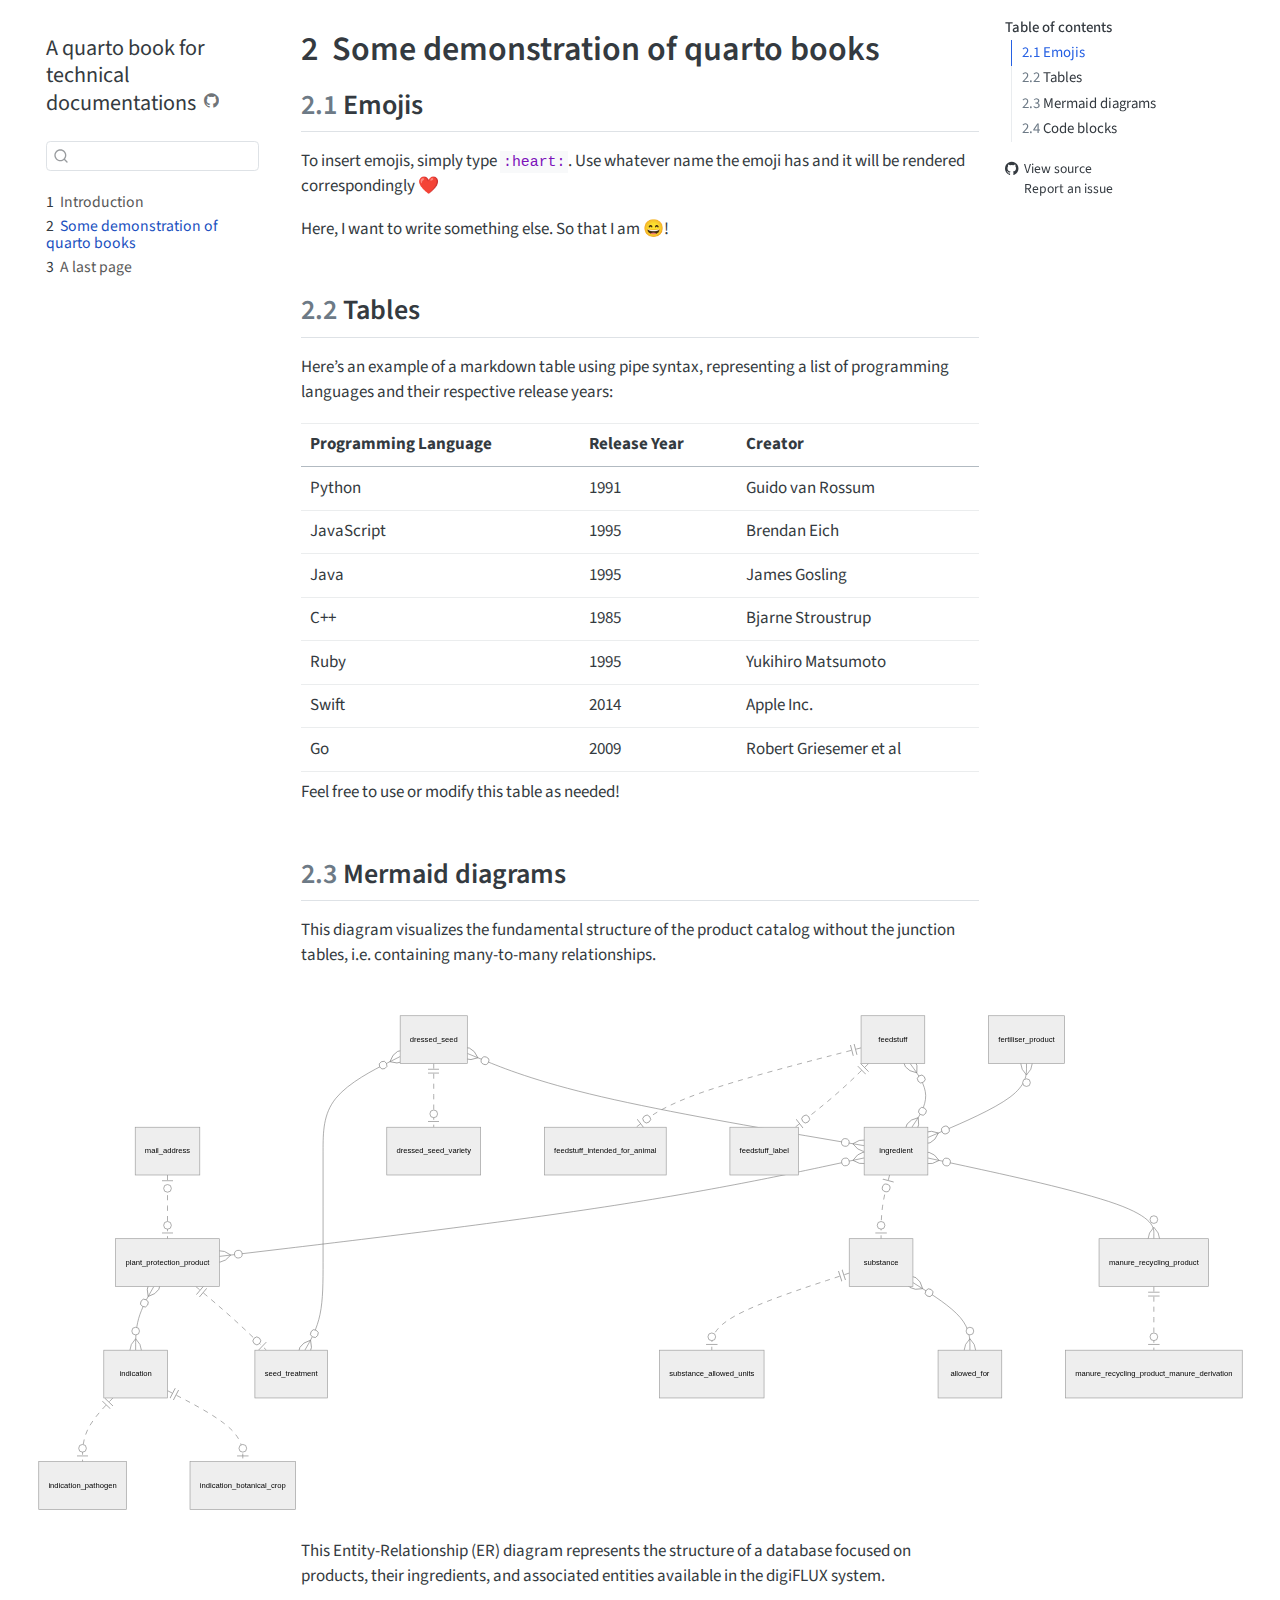
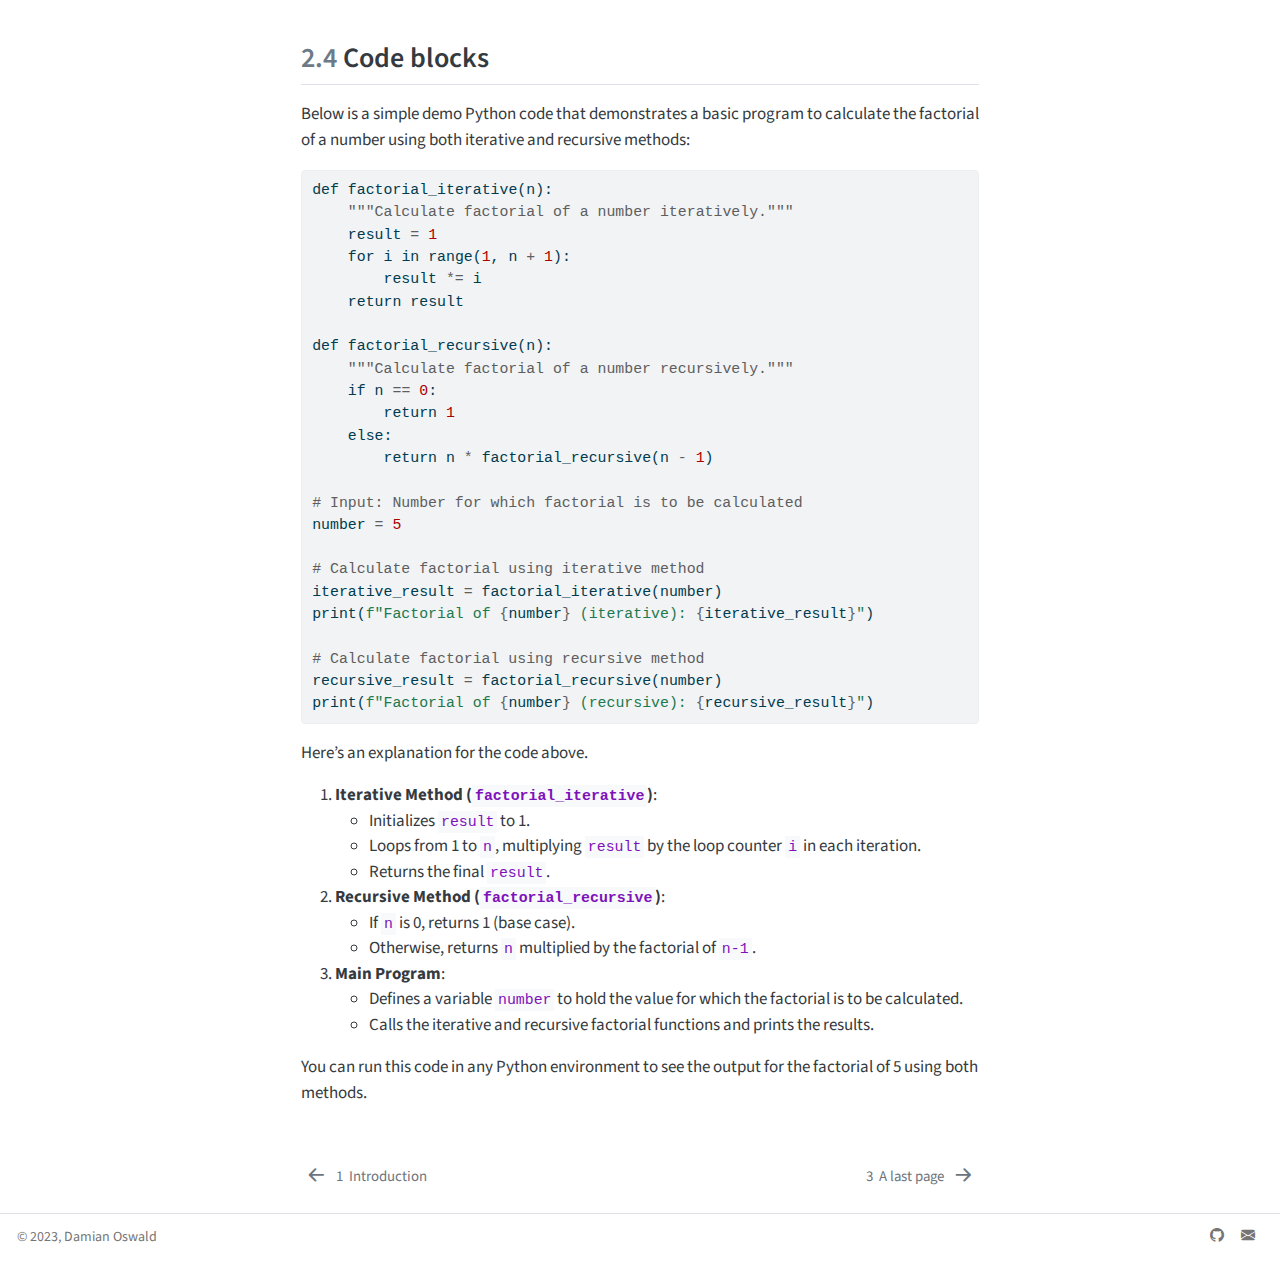
==== docs/demo.html @ dd8c26f8 "Render and update site" ====
<!DOCTYPE html>
<html xmlns="http://www.w3.org/1999/xhtml" lang="en" xml:lang="en"><head>

<meta charset="utf-8">
<meta name="generator" content="quarto-1.4.555">

<meta name="viewport" content="width=device-width, initial-scale=1.0, user-scalable=yes">


<title>A quarto book for technical documentations - 2&nbsp; Some demonstration of quarto books</title>
<style>
code{white-space: pre-wrap;}
span.smallcaps{font-variant: small-caps;}
div.columns{display: flex; gap: min(4vw, 1.5em);}
div.column{flex: auto; overflow-x: auto;}
div.hanging-indent{margin-left: 1.5em; text-indent: -1.5em;}
ul.task-list{list-style: none;}
ul.task-list li input[type="checkbox"] {
  width: 0.8em;
  margin: 0 0.8em 0.2em -1em; /* quarto-specific, see https://github.com/quarto-dev/quarto-cli/issues/4556 */ 
  vertical-align: middle;
}
/* CSS for syntax highlighting */
pre > code.sourceCode { white-space: pre; position: relative; }
pre > code.sourceCode > span { line-height: 1.25; }
pre > code.sourceCode > span:empty { height: 1.2em; }
.sourceCode { overflow: visible; }
code.sourceCode > span { color: inherit; text-decoration: inherit; }
div.sourceCode { margin: 1em 0; }
pre.sourceCode { margin: 0; }
@media screen {
div.sourceCode { overflow: auto; }
}
@media print {
pre > code.sourceCode { white-space: pre-wrap; }
pre > code.sourceCode > span { text-indent: -5em; padding-left: 5em; }
}
pre.numberSource code
  { counter-reset: source-line 0; }
pre.numberSource code > span
  { position: relative; left: -4em; counter-increment: source-line; }
pre.numberSource code > span > a:first-child::before
  { content: counter(source-line);
    position: relative; left: -1em; text-align: right; vertical-align: baseline;
    border: none; display: inline-block;
    -webkit-touch-callout: none; -webkit-user-select: none;
    -khtml-user-select: none; -moz-user-select: none;
    -ms-user-select: none; user-select: none;
    padding: 0 4px; width: 4em;
  }
pre.numberSource { margin-left: 3em;  padding-left: 4px; }
div.sourceCode
  {   }
@media screen {
pre > code.sourceCode > span > a:first-child::before { text-decoration: underline; }
}
</style>


<script src="site_libs/quarto-nav/quarto-nav.js"></script>
<script src="site_libs/quarto-nav/headroom.min.js"></script>
<script src="site_libs/clipboard/clipboard.min.js"></script>
<script src="site_libs/quarto-search/autocomplete.umd.js"></script>
<script src="site_libs/quarto-search/fuse.min.js"></script>
<script src="site_libs/quarto-search/quarto-search.js"></script>
<meta name="quarto:offset" content="./">
<link href="./last.html" rel="next">
<link href="./index.html" rel="prev">
<script src="site_libs/quarto-html/quarto.js"></script>
<script src="site_libs/quarto-html/popper.min.js"></script>
<script src="site_libs/quarto-html/tippy.umd.min.js"></script>
<script src="site_libs/quarto-html/anchor.min.js"></script>
<link href="site_libs/quarto-html/tippy.css" rel="stylesheet">
<link href="site_libs/quarto-html/quarto-syntax-highlighting.css" rel="stylesheet" id="quarto-text-highlighting-styles">
<script src="site_libs/bootstrap/bootstrap.min.js"></script>
<link href="site_libs/bootstrap/bootstrap-icons.css" rel="stylesheet">
<link href="site_libs/bootstrap/bootstrap.min.css" rel="stylesheet" id="quarto-bootstrap" data-mode="light">
<script id="quarto-search-options" type="application/json">{
  "location": "sidebar",
  "copy-button": false,
  "collapse-after": 3,
  "panel-placement": "start",
  "type": "textbox",
  "limit": 50,
  "keyboard-shortcut": [
    "f",
    "/",
    "s"
  ],
  "show-item-context": false,
  "language": {
    "search-no-results-text": "No results",
    "search-matching-documents-text": "matching documents",
    "search-copy-link-title": "Copy link to search",
    "search-hide-matches-text": "Hide additional matches",
    "search-more-match-text": "more match in this document",
    "search-more-matches-text": "more matches in this document",
    "search-clear-button-title": "Clear",
    "search-text-placeholder": "",
    "search-detached-cancel-button-title": "Cancel",
    "search-submit-button-title": "Submit",
    "search-label": "Search"
  }
}</script>
<meta name="mermaid-theme" content="neutral">
<script src="site_libs/quarto-diagram/mermaid.min.js"></script>
<script src="site_libs/quarto-diagram/mermaid-init.js"></script>
<link href="site_libs/quarto-diagram/mermaid.css" rel="stylesheet">


</head>

<body class="nav-sidebar floating">

<div id="quarto-search-results"></div>
  <header id="quarto-header" class="headroom fixed-top">
  <nav class="quarto-secondary-nav">
    <div class="container-fluid d-flex">
      <button type="button" class="quarto-btn-toggle btn" data-bs-toggle="collapse" data-bs-target=".quarto-sidebar-collapse-item" aria-controls="quarto-sidebar" aria-expanded="false" aria-label="Toggle sidebar navigation" onclick="if (window.quartoToggleHeadroom) { window.quartoToggleHeadroom(); }">
        <i class="bi bi-layout-text-sidebar-reverse"></i>
      </button>
        <nav class="quarto-page-breadcrumbs" aria-label="breadcrumb"><ol class="breadcrumb"><li class="breadcrumb-item"><a href="./demo.html"><span class="chapter-number">2</span>&nbsp; <span class="chapter-title">Some demonstration of quarto books</span></a></li></ol></nav>
        <a class="flex-grow-1" role="button" data-bs-toggle="collapse" data-bs-target=".quarto-sidebar-collapse-item" aria-controls="quarto-sidebar" aria-expanded="false" aria-label="Toggle sidebar navigation" onclick="if (window.quartoToggleHeadroom) { window.quartoToggleHeadroom(); }">      
        </a>
      <button type="button" class="btn quarto-search-button" aria-label="" onclick="window.quartoOpenSearch();">
        <i class="bi bi-search"></i>
      </button>
    </div>
  </nav>
</header>
<!-- content -->
<div id="quarto-content" class="quarto-container page-columns page-rows-contents page-layout-article">
<!-- sidebar -->
  <nav id="quarto-sidebar" class="sidebar collapse collapse-horizontal quarto-sidebar-collapse-item sidebar-navigation floating overflow-auto">
    <div class="pt-lg-2 mt-2 text-left sidebar-header">
    <div class="sidebar-title mb-0 py-0">
      <a href="./">A quarto book for technical documentations</a> 
        <div class="sidebar-tools-main">
    <a href="https://github.com/damian-oswald/test-wiki" title="Source Code" class="quarto-navigation-tool px-1" aria-label="Source Code"><i class="bi bi-github"></i></a>
</div>
    </div>
      </div>
        <div class="mt-2 flex-shrink-0 align-items-center">
        <div class="sidebar-search">
        <div id="quarto-search" class="" title="Search"></div>
        </div>
        </div>
    <div class="sidebar-menu-container"> 
    <ul class="list-unstyled mt-1">
        <li class="sidebar-item">
  <div class="sidebar-item-container"> 
  <a href="./index.html" class="sidebar-item-text sidebar-link">
 <span class="menu-text"><span class="chapter-number">1</span>&nbsp; <span class="chapter-title">Introduction</span></span></a>
  </div>
</li>
        <li class="sidebar-item">
  <div class="sidebar-item-container"> 
  <a href="./demo.html" class="sidebar-item-text sidebar-link active">
 <span class="menu-text"><span class="chapter-number">2</span>&nbsp; <span class="chapter-title">Some demonstration of quarto books</span></span></a>
  </div>
</li>
        <li class="sidebar-item">
  <div class="sidebar-item-container"> 
  <a href="./last.html" class="sidebar-item-text sidebar-link">
 <span class="menu-text"><span class="chapter-number">3</span>&nbsp; <span class="chapter-title">A last page</span></span></a>
  </div>
</li>
    </ul>
    </div>
</nav>
<div id="quarto-sidebar-glass" class="quarto-sidebar-collapse-item" data-bs-toggle="collapse" data-bs-target=".quarto-sidebar-collapse-item"></div>
<!-- margin-sidebar -->
    <div id="quarto-margin-sidebar" class="sidebar margin-sidebar">
        <nav id="TOC" role="doc-toc" class="toc-active">
    <h2 id="toc-title">Table of contents</h2>
   
  <ul>
  <li><a href="#emojis" id="toc-emojis" class="nav-link active" data-scroll-target="#emojis"><span class="header-section-number">2.1</span> Emojis</a></li>
  <li><a href="#tables" id="toc-tables" class="nav-link" data-scroll-target="#tables"><span class="header-section-number">2.2</span> Tables</a></li>
  <li><a href="#mermaid-diagrams" id="toc-mermaid-diagrams" class="nav-link" data-scroll-target="#mermaid-diagrams"><span class="header-section-number">2.3</span> Mermaid diagrams</a></li>
  <li><a href="#code-blocks" id="toc-code-blocks" class="nav-link" data-scroll-target="#code-blocks"><span class="header-section-number">2.4</span> Code blocks</a></li>
  </ul>
<div class="toc-actions"><ul><li><a href="https://github.com/damian-oswald/test-wiki/blob/main/demo.qmd" class="toc-action"><i class="bi bi-github"></i>View source</a></li><li><a href="https://github.com/damian-oswald/test-wiki/issues/new" class="toc-action"><i class="bi empty"></i>Report an issue</a></li></ul></div></nav>
    </div>
<!-- main -->
<main class="content page-columns page-full" id="quarto-document-content">

<header id="title-block-header" class="quarto-title-block default">
<div class="quarto-title">
<h1 class="title"><span class="chapter-number">2</span>&nbsp; <span class="chapter-title">Some demonstration of quarto books</span></h1>
</div>



<div class="quarto-title-meta">

    
  
    
  </div>
  


</header>


<section id="emojis" class="level2" data-number="2.1">
<h2 data-number="2.1" class="anchored" data-anchor-id="emojis"><span class="header-section-number">2.1</span> Emojis</h2>
<p>To insert emojis, simply type <code>:heart:</code>. Use whatever name the emoji has and it will be rendered correspondingly ❤️</p>
<p>Here, I want to write something else. So that I am 😄!</p>
</section>
<section id="tables" class="level2" data-number="2.2">
<h2 data-number="2.2" class="anchored" data-anchor-id="tables"><span class="header-section-number">2.2</span> Tables</h2>
<p>Here’s an example of a markdown table using pipe syntax, representing a list of programming languages and their respective release years:</p>
<table class="caption-top table">
<thead>
<tr class="header">
<th>Programming Language</th>
<th>Release Year</th>
<th>Creator</th>
</tr>
</thead>
<tbody>
<tr class="odd">
<td>Python</td>
<td>1991</td>
<td>Guido van Rossum</td>
</tr>
<tr class="even">
<td>JavaScript</td>
<td>1995</td>
<td>Brendan Eich</td>
</tr>
<tr class="odd">
<td>Java</td>
<td>1995</td>
<td>James Gosling</td>
</tr>
<tr class="even">
<td>C++</td>
<td>1985</td>
<td>Bjarne Stroustrup</td>
</tr>
<tr class="odd">
<td>Ruby</td>
<td>1995</td>
<td>Yukihiro Matsumoto</td>
</tr>
<tr class="even">
<td>Swift</td>
<td>2014</td>
<td>Apple Inc.</td>
</tr>
<tr class="odd">
<td>Go</td>
<td>2009</td>
<td>Robert Griesemer et al</td>
</tr>
</tbody>
</table>
<p>Feel free to use or modify this table as needed!</p>
</section>
<section id="mermaid-diagrams" class="level2 page-columns page-full" data-number="2.3">
<h2 data-number="2.3" class="anchored" data-anchor-id="mermaid-diagrams"><span class="header-section-number">2.3</span> Mermaid diagrams</h2>
<p>This diagram visualizes the fundamental structure of the product catalog without the junction tables, i.e.&nbsp;containing many-to-many relationships.</p>
<div class="column-page">
<div class="cell" data-layout-align="default">
<div class="cell-output-display">
<div>
<p></p><figure class="figure"><p></p>
<div>
<pre class="mermaid mermaid-js">erDiagram
    plant_protection_product }o--o{ indication: ""
    indication ||..|o indication_pathogen: ""
    indication ||..|o indication_botanical_crop: ""
    mail_address o|..|o plant_protection_product: ""
    plant_protection_product ||..|o seed_treatment: ""
    dressed_seed }o--o{ seed_treatment: ""
    dressed_seed ||..|o dressed_seed_variety: ""
    dressed_seed }o--o{ ingredient: ""
    ingredient }o--o{ plant_protection_product: ""
    ingredient o|..|o substance: ""
    substance ||..|o substance_allowed_units: ""
    substance }o--o{ allowed_for: ""
    fertiliser_product }o--o{ ingredient: ""
    feedstuff ||..|o feedstuff_intended_for_animal: ""
    feedstuff ||..|o feedstuff_label: ""
    feedstuff }o--o{ ingredient: ""
    ingredient }o--o{ manure_recycling_product: ""
    manure_recycling_product ||..|o manure_recycling_product_manure_derivation: ""
</pre>
</div>
<p></p></figure><p></p>
</div>
</div>
</div>
</div>
<p>This Entity-Relationship (ER) diagram represents the structure of a database focused on products, their ingredients, and associated entities available in the digiFLUX system.</p>
</section>
<section id="code-blocks" class="level2" data-number="2.4">
<h2 data-number="2.4" class="anchored" data-anchor-id="code-blocks"><span class="header-section-number">2.4</span> Code blocks</h2>
<p>Below is a simple demo Python code that demonstrates a basic program to calculate the factorial of a number using both iterative and recursive methods:</p>
<div class="sourceCode" id="cb1"><pre class="sourceCode python code-with-copy"><code class="sourceCode python"><span id="cb1-1"><a href="#cb1-1" aria-hidden="true" tabindex="-1"></a><span class="kw">def</span> factorial_iterative(n):</span>
<span id="cb1-2"><a href="#cb1-2" aria-hidden="true" tabindex="-1"></a>    <span class="co">"""Calculate factorial of a number iteratively."""</span></span>
<span id="cb1-3"><a href="#cb1-3" aria-hidden="true" tabindex="-1"></a>    result <span class="op">=</span> <span class="dv">1</span></span>
<span id="cb1-4"><a href="#cb1-4" aria-hidden="true" tabindex="-1"></a>    <span class="cf">for</span> i <span class="kw">in</span> <span class="bu">range</span>(<span class="dv">1</span>, n <span class="op">+</span> <span class="dv">1</span>):</span>
<span id="cb1-5"><a href="#cb1-5" aria-hidden="true" tabindex="-1"></a>        result <span class="op">*=</span> i</span>
<span id="cb1-6"><a href="#cb1-6" aria-hidden="true" tabindex="-1"></a>    <span class="cf">return</span> result</span>
<span id="cb1-7"><a href="#cb1-7" aria-hidden="true" tabindex="-1"></a></span>
<span id="cb1-8"><a href="#cb1-8" aria-hidden="true" tabindex="-1"></a><span class="kw">def</span> factorial_recursive(n):</span>
<span id="cb1-9"><a href="#cb1-9" aria-hidden="true" tabindex="-1"></a>    <span class="co">"""Calculate factorial of a number recursively."""</span></span>
<span id="cb1-10"><a href="#cb1-10" aria-hidden="true" tabindex="-1"></a>    <span class="cf">if</span> n <span class="op">==</span> <span class="dv">0</span>:</span>
<span id="cb1-11"><a href="#cb1-11" aria-hidden="true" tabindex="-1"></a>        <span class="cf">return</span> <span class="dv">1</span></span>
<span id="cb1-12"><a href="#cb1-12" aria-hidden="true" tabindex="-1"></a>    <span class="cf">else</span>:</span>
<span id="cb1-13"><a href="#cb1-13" aria-hidden="true" tabindex="-1"></a>        <span class="cf">return</span> n <span class="op">*</span> factorial_recursive(n <span class="op">-</span> <span class="dv">1</span>)</span>
<span id="cb1-14"><a href="#cb1-14" aria-hidden="true" tabindex="-1"></a></span>
<span id="cb1-15"><a href="#cb1-15" aria-hidden="true" tabindex="-1"></a><span class="co"># Input: Number for which factorial is to be calculated</span></span>
<span id="cb1-16"><a href="#cb1-16" aria-hidden="true" tabindex="-1"></a>number <span class="op">=</span> <span class="dv">5</span></span>
<span id="cb1-17"><a href="#cb1-17" aria-hidden="true" tabindex="-1"></a></span>
<span id="cb1-18"><a href="#cb1-18" aria-hidden="true" tabindex="-1"></a><span class="co"># Calculate factorial using iterative method</span></span>
<span id="cb1-19"><a href="#cb1-19" aria-hidden="true" tabindex="-1"></a>iterative_result <span class="op">=</span> factorial_iterative(number)</span>
<span id="cb1-20"><a href="#cb1-20" aria-hidden="true" tabindex="-1"></a><span class="bu">print</span>(<span class="ss">f"Factorial of </span><span class="sc">{</span>number<span class="sc">}</span><span class="ss"> (iterative): </span><span class="sc">{</span>iterative_result<span class="sc">}</span><span class="ss">"</span>)</span>
<span id="cb1-21"><a href="#cb1-21" aria-hidden="true" tabindex="-1"></a></span>
<span id="cb1-22"><a href="#cb1-22" aria-hidden="true" tabindex="-1"></a><span class="co"># Calculate factorial using recursive method</span></span>
<span id="cb1-23"><a href="#cb1-23" aria-hidden="true" tabindex="-1"></a>recursive_result <span class="op">=</span> factorial_recursive(number)</span>
<span id="cb1-24"><a href="#cb1-24" aria-hidden="true" tabindex="-1"></a><span class="bu">print</span>(<span class="ss">f"Factorial of </span><span class="sc">{</span>number<span class="sc">}</span><span class="ss"> (recursive): </span><span class="sc">{</span>recursive_result<span class="sc">}</span><span class="ss">"</span>)</span></code><button title="Copy to Clipboard" class="code-copy-button"><i class="bi"></i></button></pre></div>
<p>Here’s an explanation for the code above.</p>
<ol type="1">
<li><strong>Iterative Method (<code>factorial_iterative</code>)</strong>:
<ul>
<li>Initializes <code>result</code> to 1.</li>
<li>Loops from 1 to <code>n</code>, multiplying <code>result</code> by the loop counter <code>i</code> in each iteration.</li>
<li>Returns the final <code>result</code>.</li>
</ul></li>
<li><strong>Recursive Method (<code>factorial_recursive</code>)</strong>:
<ul>
<li>If <code>n</code> is 0, returns 1 (base case).</li>
<li>Otherwise, returns <code>n</code> multiplied by the factorial of <code>n-1</code>.</li>
</ul></li>
<li><strong>Main Program</strong>:
<ul>
<li>Defines a variable <code>number</code> to hold the value for which the factorial is to be calculated.</li>
<li>Calls the iterative and recursive factorial functions and prints the results.</li>
</ul></li>
</ol>
<p>You can run this code in any Python environment to see the output for the factorial of 5 using both methods.</p>


</section>

</main> <!-- /main -->
<script id="quarto-html-after-body" type="application/javascript">
window.document.addEventListener("DOMContentLoaded", function (event) {
  const toggleBodyColorMode = (bsSheetEl) => {
    const mode = bsSheetEl.getAttribute("data-mode");
    const bodyEl = window.document.querySelector("body");
    if (mode === "dark") {
      bodyEl.classList.add("quarto-dark");
      bodyEl.classList.remove("quarto-light");
    } else {
      bodyEl.classList.add("quarto-light");
      bodyEl.classList.remove("quarto-dark");
    }
  }
  const toggleBodyColorPrimary = () => {
    const bsSheetEl = window.document.querySelector("link#quarto-bootstrap");
    if (bsSheetEl) {
      toggleBodyColorMode(bsSheetEl);
    }
  }
  toggleBodyColorPrimary();  
  const icon = "";
  const anchorJS = new window.AnchorJS();
  anchorJS.options = {
    placement: 'right',
    icon: icon
  };
  anchorJS.add('.anchored');
  const isCodeAnnotation = (el) => {
    for (const clz of el.classList) {
      if (clz.startsWith('code-annotation-')) {                     
        return true;
      }
    }
    return false;
  }
  const clipboard = new window.ClipboardJS('.code-copy-button', {
    text: function(trigger) {
      const codeEl = trigger.previousElementSibling.cloneNode(true);
      for (const childEl of codeEl.children) {
        if (isCodeAnnotation(childEl)) {
          childEl.remove();
        }
      }
      return codeEl.innerText;
    }
  });
  clipboard.on('success', function(e) {
    // button target
    const button = e.trigger;
    // don't keep focus
    button.blur();
    // flash "checked"
    button.classList.add('code-copy-button-checked');
    var currentTitle = button.getAttribute("title");
    button.setAttribute("title", "Copied!");
    let tooltip;
    if (window.bootstrap) {
      button.setAttribute("data-bs-toggle", "tooltip");
      button.setAttribute("data-bs-placement", "left");
      button.setAttribute("data-bs-title", "Copied!");
      tooltip = new bootstrap.Tooltip(button, 
        { trigger: "manual", 
          customClass: "code-copy-button-tooltip",
          offset: [0, -8]});
      tooltip.show();    
    }
    setTimeout(function() {
      if (tooltip) {
        tooltip.hide();
        button.removeAttribute("data-bs-title");
        button.removeAttribute("data-bs-toggle");
        button.removeAttribute("data-bs-placement");
      }
      button.setAttribute("title", currentTitle);
      button.classList.remove('code-copy-button-checked');
    }, 1000);
    // clear code selection
    e.clearSelection();
  });
    var localhostRegex = new RegExp(/^(?:http|https):\/\/localhost\:?[0-9]*\//);
    var mailtoRegex = new RegExp(/^mailto:/);
      var filterRegex = new RegExp('/' + window.location.host + '/');
    var isInternal = (href) => {
        return filterRegex.test(href) || localhostRegex.test(href) || mailtoRegex.test(href);
    }
    // Inspect non-navigation links and adorn them if external
 	var links = window.document.querySelectorAll('a[href]:not(.nav-link):not(.navbar-brand):not(.toc-action):not(.sidebar-link):not(.sidebar-item-toggle):not(.pagination-link):not(.no-external):not([aria-hidden]):not(.dropdown-item):not(.quarto-navigation-tool)');
    for (var i=0; i<links.length; i++) {
      const link = links[i];
      if (!isInternal(link.href)) {
        // undo the damage that might have been done by quarto-nav.js in the case of
        // links that we want to consider external
        if (link.dataset.originalHref !== undefined) {
          link.href = link.dataset.originalHref;
        }
      }
    }
  function tippyHover(el, contentFn, onTriggerFn, onUntriggerFn) {
    const config = {
      allowHTML: true,
      maxWidth: 500,
      delay: 100,
      arrow: false,
      appendTo: function(el) {
          return el.parentElement;
      },
      interactive: true,
      interactiveBorder: 10,
      theme: 'quarto',
      placement: 'bottom-start',
    };
    if (contentFn) {
      config.content = contentFn;
    }
    if (onTriggerFn) {
      config.onTrigger = onTriggerFn;
    }
    if (onUntriggerFn) {
      config.onUntrigger = onUntriggerFn;
    }
    window.tippy(el, config); 
  }
  const noterefs = window.document.querySelectorAll('a[role="doc-noteref"]');
  for (var i=0; i<noterefs.length; i++) {
    const ref = noterefs[i];
    tippyHover(ref, function() {
      // use id or data attribute instead here
      let href = ref.getAttribute('data-footnote-href') || ref.getAttribute('href');
      try { href = new URL(href).hash; } catch {}
      const id = href.replace(/^#\/?/, "");
      const note = window.document.getElementById(id);
      if (note) {
        return note.innerHTML;
      } else {
        return "";
      }
    });
  }
  const xrefs = window.document.querySelectorAll('a.quarto-xref');
  const processXRef = (id, note) => {
    // Strip column container classes
    const stripColumnClz = (el) => {
      el.classList.remove("page-full", "page-columns");
      if (el.children) {
        for (const child of el.children) {
          stripColumnClz(child);
        }
      }
    }
    stripColumnClz(note)
    if (id === null || id.startsWith('sec-')) {
      // Special case sections, only their first couple elements
      const container = document.createElement("div");
      if (note.children && note.children.length > 2) {
        container.appendChild(note.children[0].cloneNode(true));
        for (let i = 1; i < note.children.length; i++) {
          const child = note.children[i];
          if (child.tagName === "P" && child.innerText === "") {
            continue;
          } else {
            container.appendChild(child.cloneNode(true));
            break;
          }
        }
        if (window.Quarto?.typesetMath) {
          window.Quarto.typesetMath(container);
        }
        return container.innerHTML
      } else {
        if (window.Quarto?.typesetMath) {
          window.Quarto.typesetMath(note);
        }
        return note.innerHTML;
      }
    } else {
      // Remove any anchor links if they are present
      const anchorLink = note.querySelector('a.anchorjs-link');
      if (anchorLink) {
        anchorLink.remove();
      }
      if (window.Quarto?.typesetMath) {
        window.Quarto.typesetMath(note);
      }
      // TODO in 1.5, we should make sure this works without a callout special case
      if (note.classList.contains("callout")) {
        return note.outerHTML;
      } else {
        return note.innerHTML;
      }
    }
  }
  for (var i=0; i<xrefs.length; i++) {
    const xref = xrefs[i];
    tippyHover(xref, undefined, function(instance) {
      instance.disable();
      let url = xref.getAttribute('href');
      let hash = undefined; 
      if (url.startsWith('#')) {
        hash = url;
      } else {
        try { hash = new URL(url).hash; } catch {}
      }
      if (hash) {
        const id = hash.replace(/^#\/?/, "");
        const note = window.document.getElementById(id);
        if (note !== null) {
          try {
            const html = processXRef(id, note.cloneNode(true));
            instance.setContent(html);
          } finally {
            instance.enable();
            instance.show();
          }
        } else {
          // See if we can fetch this
          fetch(url.split('#')[0])
          .then(res => res.text())
          .then(html => {
            const parser = new DOMParser();
            const htmlDoc = parser.parseFromString(html, "text/html");
            const note = htmlDoc.getElementById(id);
            if (note !== null) {
              const html = processXRef(id, note);
              instance.setContent(html);
            } 
          }).finally(() => {
            instance.enable();
            instance.show();
          });
        }
      } else {
        // See if we can fetch a full url (with no hash to target)
        // This is a special case and we should probably do some content thinning / targeting
        fetch(url)
        .then(res => res.text())
        .then(html => {
          const parser = new DOMParser();
          const htmlDoc = parser.parseFromString(html, "text/html");
          const note = htmlDoc.querySelector('main.content');
          if (note !== null) {
            // This should only happen for chapter cross references
            // (since there is no id in the URL)
            // remove the first header
            if (note.children.length > 0 && note.children[0].tagName === "HEADER") {
              note.children[0].remove();
            }
            const html = processXRef(null, note);
            instance.setContent(html);
          } 
        }).finally(() => {
          instance.enable();
          instance.show();
        });
      }
    }, function(instance) {
    });
  }
      let selectedAnnoteEl;
      const selectorForAnnotation = ( cell, annotation) => {
        let cellAttr = 'data-code-cell="' + cell + '"';
        let lineAttr = 'data-code-annotation="' +  annotation + '"';
        const selector = 'span[' + cellAttr + '][' + lineAttr + ']';
        return selector;
      }
      const selectCodeLines = (annoteEl) => {
        const doc = window.document;
        const targetCell = annoteEl.getAttribute("data-target-cell");
        const targetAnnotation = annoteEl.getAttribute("data-target-annotation");
        const annoteSpan = window.document.querySelector(selectorForAnnotation(targetCell, targetAnnotation));
        const lines = annoteSpan.getAttribute("data-code-lines").split(",");
        const lineIds = lines.map((line) => {
          return targetCell + "-" + line;
        })
        let top = null;
        let height = null;
        let parent = null;
        if (lineIds.length > 0) {
            //compute the position of the single el (top and bottom and make a div)
            const el = window.document.getElementById(lineIds[0]);
            top = el.offsetTop;
            height = el.offsetHeight;
            parent = el.parentElement.parentElement;
          if (lineIds.length > 1) {
            const lastEl = window.document.getElementById(lineIds[lineIds.length - 1]);
            const bottom = lastEl.offsetTop + lastEl.offsetHeight;
            height = bottom - top;
          }
          if (top !== null && height !== null && parent !== null) {
            // cook up a div (if necessary) and position it 
            let div = window.document.getElementById("code-annotation-line-highlight");
            if (div === null) {
              div = window.document.createElement("div");
              div.setAttribute("id", "code-annotation-line-highlight");
              div.style.position = 'absolute';
              parent.appendChild(div);
            }
            div.style.top = top - 2 + "px";
            div.style.height = height + 4 + "px";
            div.style.left = 0;
            let gutterDiv = window.document.getElementById("code-annotation-line-highlight-gutter");
            if (gutterDiv === null) {
              gutterDiv = window.document.createElement("div");
              gutterDiv.setAttribute("id", "code-annotation-line-highlight-gutter");
              gutterDiv.style.position = 'absolute';
              const codeCell = window.document.getElementById(targetCell);
              const gutter = codeCell.querySelector('.code-annotation-gutter');
              gutter.appendChild(gutterDiv);
            }
            gutterDiv.style.top = top - 2 + "px";
            gutterDiv.style.height = height + 4 + "px";
          }
          selectedAnnoteEl = annoteEl;
        }
      };
      const unselectCodeLines = () => {
        const elementsIds = ["code-annotation-line-highlight", "code-annotation-line-highlight-gutter"];
        elementsIds.forEach((elId) => {
          const div = window.document.getElementById(elId);
          if (div) {
            div.remove();
          }
        });
        selectedAnnoteEl = undefined;
      };
        // Handle positioning of the toggle
    window.addEventListener(
      "resize",
      throttle(() => {
        elRect = undefined;
        if (selectedAnnoteEl) {
          selectCodeLines(selectedAnnoteEl);
        }
      }, 10)
    );
    function throttle(fn, ms) {
    let throttle = false;
    let timer;
      return (...args) => {
        if(!throttle) { // first call gets through
            fn.apply(this, args);
            throttle = true;
        } else { // all the others get throttled
            if(timer) clearTimeout(timer); // cancel #2
            timer = setTimeout(() => {
              fn.apply(this, args);
              timer = throttle = false;
            }, ms);
        }
      };
    }
      // Attach click handler to the DT
      const annoteDls = window.document.querySelectorAll('dt[data-target-cell]');
      for (const annoteDlNode of annoteDls) {
        annoteDlNode.addEventListener('click', (event) => {
          const clickedEl = event.target;
          if (clickedEl !== selectedAnnoteEl) {
            unselectCodeLines();
            const activeEl = window.document.querySelector('dt[data-target-cell].code-annotation-active');
            if (activeEl) {
              activeEl.classList.remove('code-annotation-active');
            }
            selectCodeLines(clickedEl);
            clickedEl.classList.add('code-annotation-active');
          } else {
            // Unselect the line
            unselectCodeLines();
            clickedEl.classList.remove('code-annotation-active');
          }
        });
      }
  const findCites = (el) => {
    const parentEl = el.parentElement;
    if (parentEl) {
      const cites = parentEl.dataset.cites;
      if (cites) {
        return {
          el,
          cites: cites.split(' ')
        };
      } else {
        return findCites(el.parentElement)
      }
    } else {
      return undefined;
    }
  };
  var bibliorefs = window.document.querySelectorAll('a[role="doc-biblioref"]');
  for (var i=0; i<bibliorefs.length; i++) {
    const ref = bibliorefs[i];
    const citeInfo = findCites(ref);
    if (citeInfo) {
      tippyHover(citeInfo.el, function() {
        var popup = window.document.createElement('div');
        citeInfo.cites.forEach(function(cite) {
          var citeDiv = window.document.createElement('div');
          citeDiv.classList.add('hanging-indent');
          citeDiv.classList.add('csl-entry');
          var biblioDiv = window.document.getElementById('ref-' + cite);
          if (biblioDiv) {
            citeDiv.innerHTML = biblioDiv.innerHTML;
          }
          popup.appendChild(citeDiv);
        });
        return popup.innerHTML;
      });
    }
  }
});
</script>
<nav class="page-navigation">
  <div class="nav-page nav-page-previous">
      <a href="./index.html" class="pagination-link" aria-label="Introduction">
        <i class="bi bi-arrow-left-short"></i> <span class="nav-page-text"><span class="chapter-number">1</span>&nbsp; <span class="chapter-title">Introduction</span></span>
      </a>          
  </div>
  <div class="nav-page nav-page-next">
      <a href="./last.html" class="pagination-link" aria-label="A last page">
        <span class="nav-page-text"><span class="chapter-number">3</span>&nbsp; <span class="chapter-title">A last page</span></span> <i class="bi bi-arrow-right-short"></i>
      </a>
  </div>
</nav>
</div> <!-- /content -->
<footer class="footer">
  <div class="nav-footer">
    <div class="nav-footer-left">
<p>© 2023, Damian Oswald</p>
</div>   
    <div class="nav-footer-center">
      &nbsp;
    <div class="toc-actions d-sm-block d-md-none"><ul><li><a href="https://github.com/damian-oswald/test-wiki/blob/main/demo.qmd" class="toc-action"><i class="bi bi-github"></i>View source</a></li><li><a href="https://github.com/damian-oswald/test-wiki/issues/new" class="toc-action"><i class="bi empty"></i>Report an issue</a></li></ul></div></div>
    <div class="nav-footer-right">
      <ul class="footer-items list-unstyled">
    <li class="nav-item compact">
    <a class="nav-link" href="https://github.com/Damian-Oswald/wiki-test">
      <i class="bi bi-github" role="img">
</i> 
    </a>
  </li>  
    <li class="nav-item compact">
    <a class="nav-link" href="mailto:damian.oswald@protonmail.com">
      <i class="bi bi-envelope-fill" role="img">
</i> 
    </a>
  </li>  
</ul>
    </div>
  </div>
</footer>




</body></html>
---- docs/site_libs/quarto-html/tippy.css ----
.tippy-box[data-animation=fade][data-state=hidden]{opacity:0}[data-tippy-root]{max-width:calc(100vw - 10px)}.tippy-box{position:relative;background-color:#333;color:#fff;border-radius:4px;font-size:14px;line-height:1.4;white-space:normal;outline:0;transition-property:transform,visibility,opacity}.tippy-box[data-placement^=top]>.tippy-arrow{bottom:0}.tippy-box[data-placement^=top]>.tippy-arrow:before{bottom:-7px;left:0;border-width:8px 8px 0;border-top-color:initial;transform-origin:center top}.tippy-box[data-placement^=bottom]>.tippy-arrow{top:0}.tippy-box[data-placement^=bottom]>.tippy-arrow:before{top:-7px;left:0;border-width:0 8px 8px;border-bottom-color:initial;transform-origin:center bottom}.tippy-box[data-placement^=left]>.tippy-arrow{right:0}.tippy-box[data-placement^=left]>.tippy-arrow:before{border-width:8px 0 8px 8px;border-left-color:initial;right:-7px;transform-origin:center left}.tippy-box[data-placement^=right]>.tippy-arrow{left:0}.tippy-box[data-placement^=right]>.tippy-arrow:before{left:-7px;border-width:8px 8px 8px 0;border-right-color:initial;transform-origin:center right}.tippy-box[data-inertia][data-state=visible]{transition-timing-function:cubic-bezier(.54,1.5,.38,1.11)}.tippy-arrow{width:16px;height:16px;color:#333}.tippy-arrow:before{content:"";position:absolute;border-color:transparent;border-style:solid}.tippy-content{position:relative;padding:5px 9px;z-index:1}
---- docs/site_libs/quarto-html/quarto-syntax-highlighting.css ----
/* quarto syntax highlight colors */
:root {
  --quarto-hl-ot-color: #003B4F;
  --quarto-hl-at-color: #657422;
  --quarto-hl-ss-color: #20794D;
  --quarto-hl-an-color: #5E5E5E;
  --quarto-hl-fu-color: #4758AB;
  --quarto-hl-st-color: #20794D;
  --quarto-hl-cf-color: #003B4F;
  --quarto-hl-op-color: #5E5E5E;
  --quarto-hl-er-color: #AD0000;
  --quarto-hl-bn-color: #AD0000;
  --quarto-hl-al-color: #AD0000;
  --quarto-hl-va-color: #111111;
  --quarto-hl-bu-color: inherit;
  --quarto-hl-ex-color: inherit;
  --quarto-hl-pp-color: #AD0000;
  --quarto-hl-in-color: #5E5E5E;
  --quarto-hl-vs-color: #20794D;
  --quarto-hl-wa-color: #5E5E5E;
  --quarto-hl-do-color: #5E5E5E;
  --quarto-hl-im-color: #00769E;
  --quarto-hl-ch-color: #20794D;
  --quarto-hl-dt-color: #AD0000;
  --quarto-hl-fl-color: #AD0000;
  --quarto-hl-co-color: #5E5E5E;
  --quarto-hl-cv-color: #5E5E5E;
  --quarto-hl-cn-color: #8f5902;
  --quarto-hl-sc-color: #5E5E5E;
  --quarto-hl-dv-color: #AD0000;
  --quarto-hl-kw-color: #003B4F;
}

/* other quarto variables */
:root {
  --quarto-font-monospace: SFMono-Regular, Menlo, Monaco, Consolas, "Liberation Mono", "Courier New", monospace;
}

pre > code.sourceCode > span {
  color: #003B4F;
}

code span {
  color: #003B4F;
}

code.sourceCode > span {
  color: #003B4F;
}

div.sourceCode,
div.sourceCode pre.sourceCode {
  color: #003B4F;
}

code span.ot {
  color: #003B4F;
  font-style: inherit;
}

code span.at {
  color: #657422;
  font-style: inherit;
}

code span.ss {
  color: #20794D;
  font-style: inherit;
}

code span.an {
  color: #5E5E5E;
  font-style: inherit;
}

code span.fu {
  color: #4758AB;
  font-style: inherit;
}

code span.st {
  color: #20794D;
  font-style: inherit;
}

code span.cf {
  color: #003B4F;
  font-style: inherit;
}

code span.op {
  color: #5E5E5E;
  font-style: inherit;
}

code span.er {
  color: #AD0000;
  font-style: inherit;
}

code span.bn {
  color: #AD0000;
  font-style: inherit;
}

code span.al {
  color: #AD0000;
  font-style: inherit;
}

code span.va {
  color: #111111;
  font-style: inherit;
}

code span.bu {
  font-style: inherit;
}

code span.ex {
  font-style: inherit;
}

code span.pp {
  color: #AD0000;
  font-style: inherit;
}

code span.in {
  color: #5E5E5E;
  font-style: inherit;
}

code span.vs {
  color: #20794D;
  font-style: inherit;
}

code span.wa {
  color: #5E5E5E;
  font-style: italic;
}

code span.do {
  color: #5E5E5E;
  font-style: italic;
}

code span.im {
  color: #00769E;
  font-style: inherit;
}

code span.ch {
  color: #20794D;
  font-style: inherit;
}

code span.dt {
  color: #AD0000;
  font-style: inherit;
}

code span.fl {
  color: #AD0000;
  font-style: inherit;
}

code span.co {
  color: #5E5E5E;
  font-style: inherit;
}

code span.cv {
  color: #5E5E5E;
  font-style: italic;
}

code span.cn {
  color: #8f5902;
  font-style: inherit;
}

code span.sc {
  color: #5E5E5E;
  font-style: inherit;
}

code span.dv {
  color: #AD0000;
  font-style: inherit;
}

code span.kw {
  color: #003B4F;
  font-style: inherit;
}

.prevent-inlining {
  content: "</";
}

/*# sourceMappingURL=debc5d5d77c3f9108843748ff7464032.css.map */
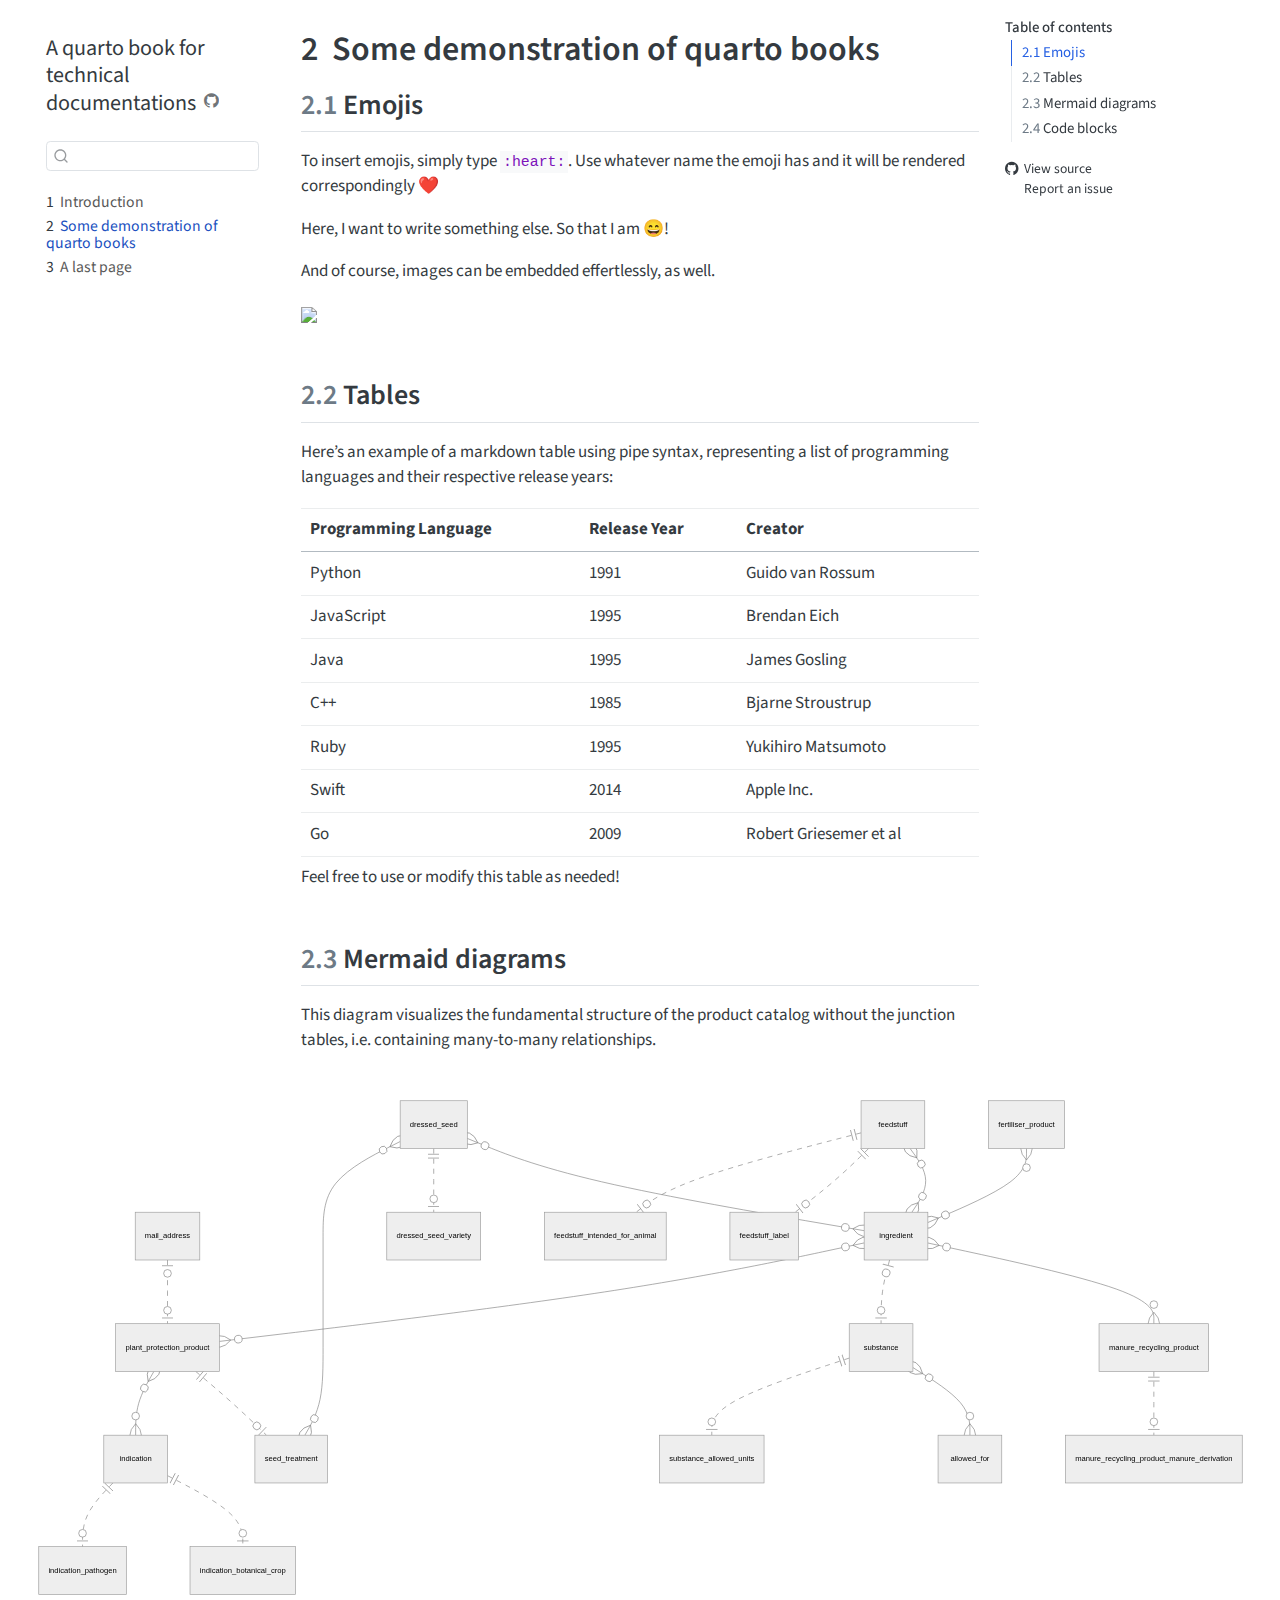
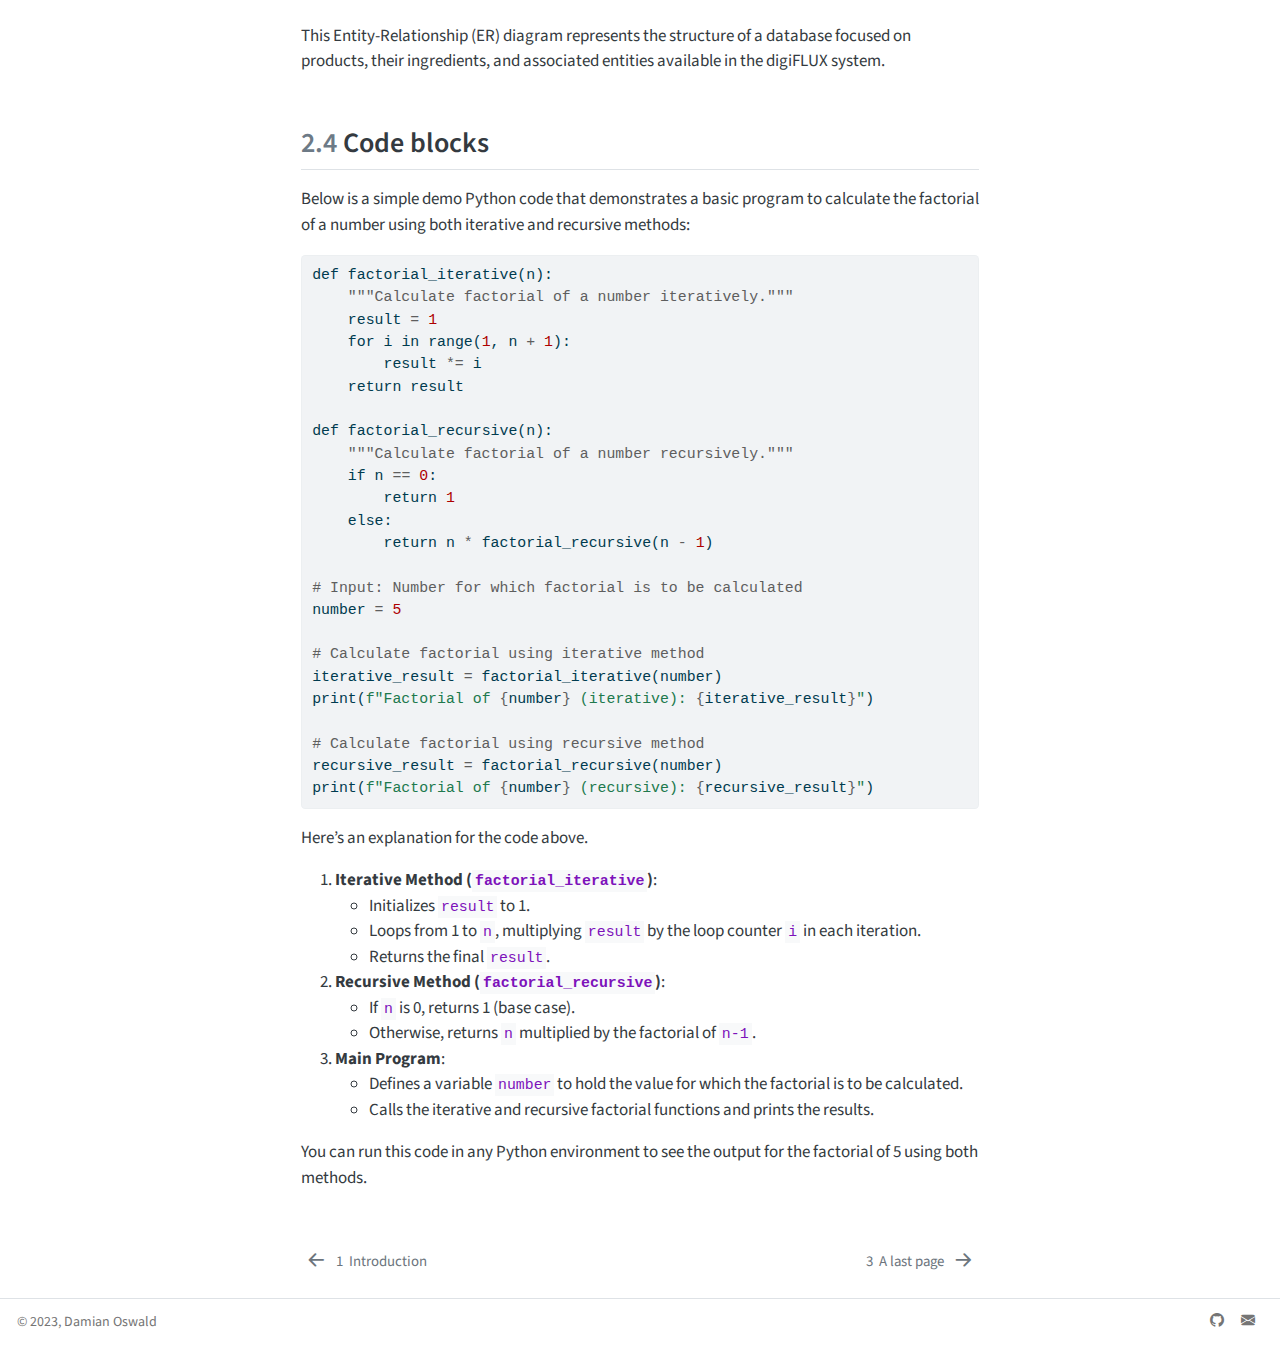
==== commit b589e48c: "Render and update site" ====
--- a/docs/demo.html
+++ b/docs/demo.html
@@ -2,7 +2,7 @@
 <html xmlns="http://www.w3.org/1999/xhtml" lang="en" xml:lang="en"><head>
 
 <meta charset="utf-8">
-<meta name="generator" content="quarto-1.4.555">
+<meta name="generator" content="quarto-1.4.557">
 
 <meta name="viewport" content="width=device-width, initial-scale=1.0, user-scalable=yes">
 
@@ -33,7 +33,7 @@
 }
 @media print {
 pre > code.sourceCode { white-space: pre-wrap; }
-pre > code.sourceCode > span { text-indent: -5em; padding-left: 5em; }
+pre > code.sourceCode > span { display: inline-block; text-indent: -5em; padding-left: 5em; }
 }
 pre.numberSource code
   { counter-reset: source-line 0; }
@@ -102,6 +102,18 @@
     "search-label": "Search"
   }
 }</script>
+<script type="application/json" class="js-hypothesis-config">
+{
+  "theme": "clean",
+  "openSidebar": false
+}
+</script>
+<script async="" src="https://hypothes.is/embed.js"></script>
+<script>
+  window.document.addEventListener("DOMContentLoaded", function (_event) {
+    document.body.classList.add('hypothesis-enabled');
+  });
+</script>
 <meta name="mermaid-theme" content="neutral">
 <script src="site_libs/quarto-diagram/mermaid.min.js"></script>
 <script src="site_libs/quarto-diagram/mermaid-init.js"></script>
@@ -136,7 +148,7 @@
     <div class="sidebar-title mb-0 py-0">
       <a href="./">A quarto book for technical documentations</a> 
         <div class="sidebar-tools-main">
-    <a href="https://github.com/damian-oswald/test-wiki" title="Source Code" class="quarto-navigation-tool px-1" aria-label="Source Code"><i class="bi bi-github"></i></a>
+    <a href="https://github.com/damian-oswald/wiki-test" title="Source Code" class="quarto-navigation-tool px-1" aria-label="Source Code"><i class="bi bi-github"></i></a>
 </div>
     </div>
       </div>
@@ -180,7 +192,7 @@
   <li><a href="#mermaid-diagrams" id="toc-mermaid-diagrams" class="nav-link" data-scroll-target="#mermaid-diagrams"><span class="header-section-number">2.3</span> Mermaid diagrams</a></li>
   <li><a href="#code-blocks" id="toc-code-blocks" class="nav-link" data-scroll-target="#code-blocks"><span class="header-section-number">2.4</span> Code blocks</a></li>
   </ul>
-<div class="toc-actions"><ul><li><a href="https://github.com/damian-oswald/test-wiki/blob/main/demo.qmd" class="toc-action"><i class="bi bi-github"></i>View source</a></li><li><a href="https://github.com/damian-oswald/test-wiki/issues/new" class="toc-action"><i class="bi empty"></i>Report an issue</a></li></ul></div></nav>
+<div class="toc-actions"><ul><li><a href="https://github.com/damian-oswald/wiki-test/blob/main/demo.qmd" class="toc-action"><i class="bi bi-github"></i>View source</a></li><li><a href="https://github.com/damian-oswald/wiki-test/issues/new" class="toc-action"><i class="bi empty"></i>Report an issue</a></li></ul></div></nav>
     </div>
 <!-- main -->
 <main class="content page-columns page-full" id="quarto-document-content">
@@ -208,6 +220,8 @@
 <h2 data-number="2.1" class="anchored" data-anchor-id="emojis"><span class="header-section-number">2.1</span> Emojis</h2>
 <p>To insert emojis, simply type <code>:heart:</code>. Use whatever name the emoji has and it will be rendered correspondingly ❤️</p>
 <p>Here, I want to write something else. So that I am 😄!</p>
+<p>And of course, images can be embedded effertlessly, as well.</p>
+<p><img src="agriculture.png" class="img-fluid"></p>
 </section>
 <section id="tables" class="level2" data-number="2.2">
 <h2 data-number="2.2" class="anchored" data-anchor-id="tables"><span class="header-section-number">2.2</span> Tables</h2>
@@ -778,7 +792,7 @@
 </div>   
     <div class="nav-footer-center">
       &nbsp;
-    <div class="toc-actions d-sm-block d-md-none"><ul><li><a href="https://github.com/damian-oswald/test-wiki/blob/main/demo.qmd" class="toc-action"><i class="bi bi-github"></i>View source</a></li><li><a href="https://github.com/damian-oswald/test-wiki/issues/new" class="toc-action"><i class="bi empty"></i>Report an issue</a></li></ul></div></div>
+    <div class="toc-actions d-sm-block d-md-none"><ul><li><a href="https://github.com/damian-oswald/wiki-test/blob/main/demo.qmd" class="toc-action"><i class="bi bi-github"></i>View source</a></li><li><a href="https://github.com/damian-oswald/wiki-test/issues/new" class="toc-action"><i class="bi empty"></i>Report an issue</a></li></ul></div></div>
     <div class="nav-footer-right">
       <ul class="footer-items list-unstyled">
     <li class="nav-item compact">
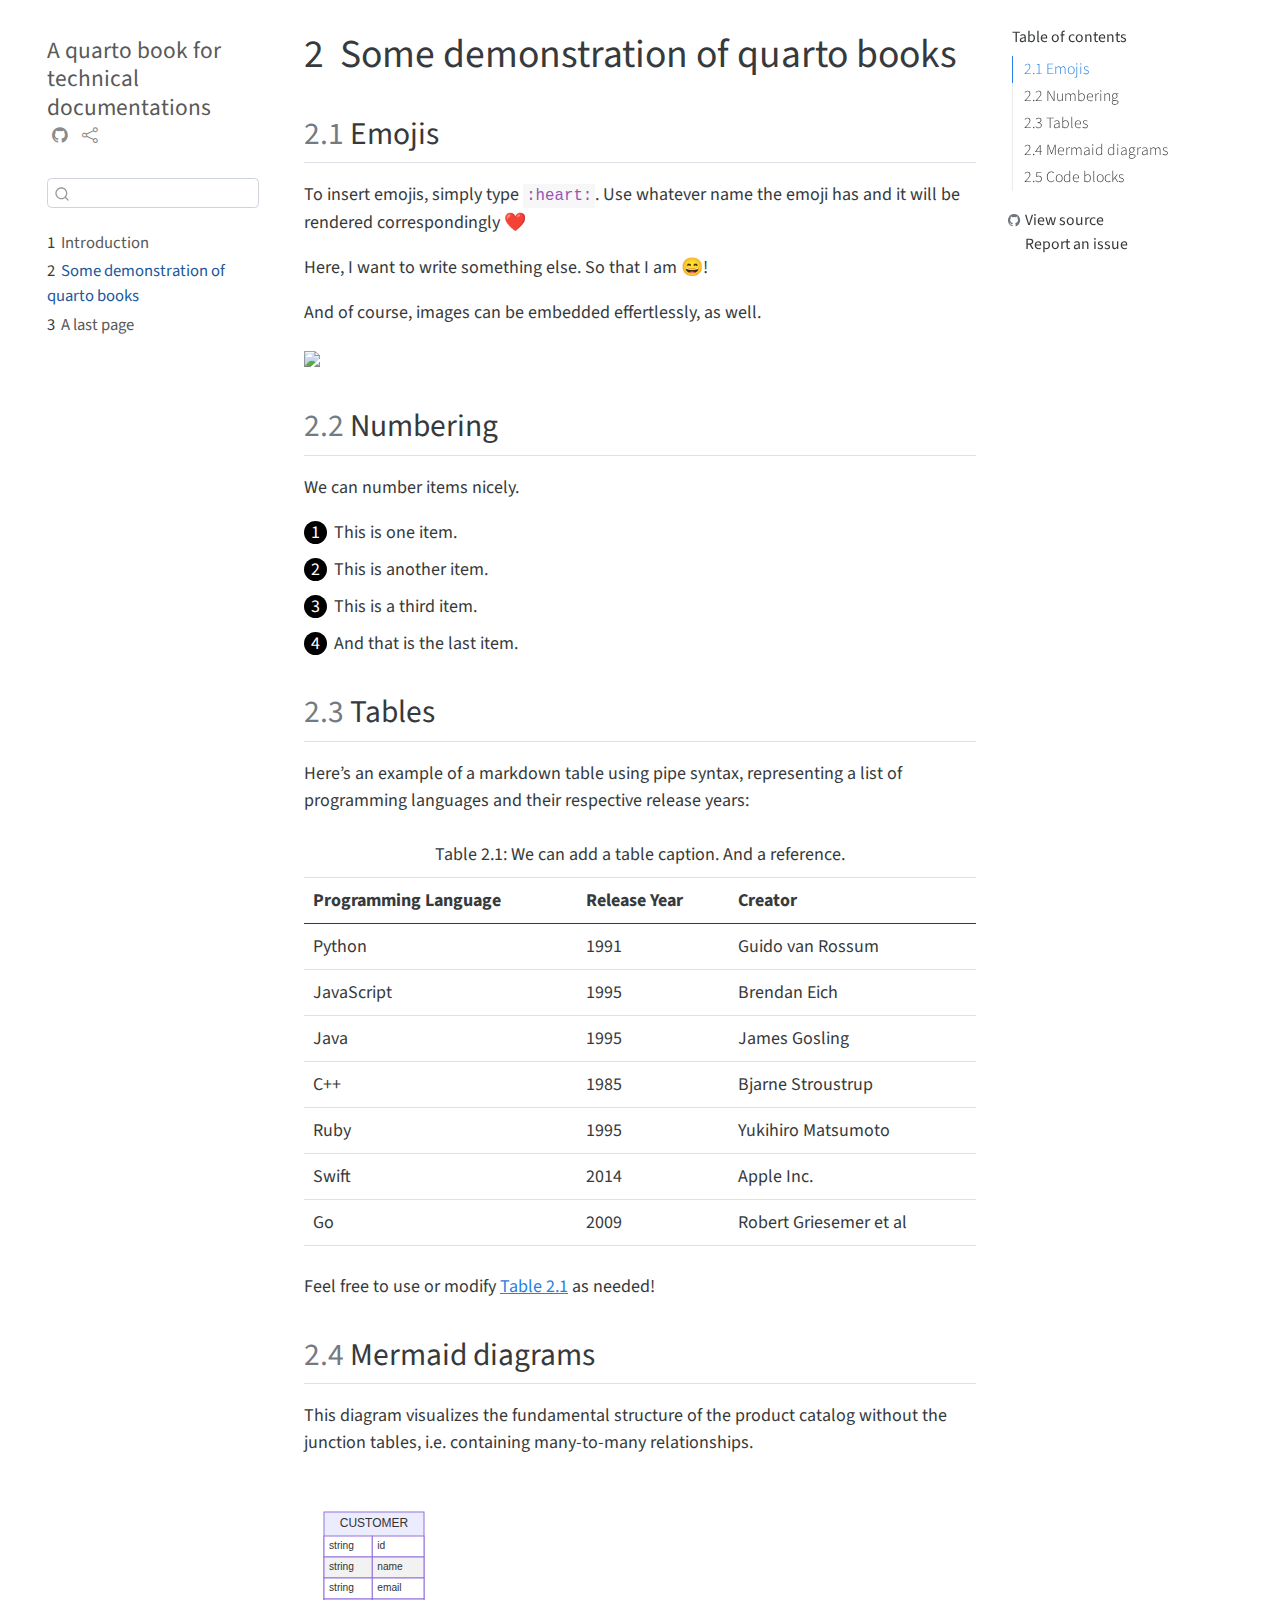
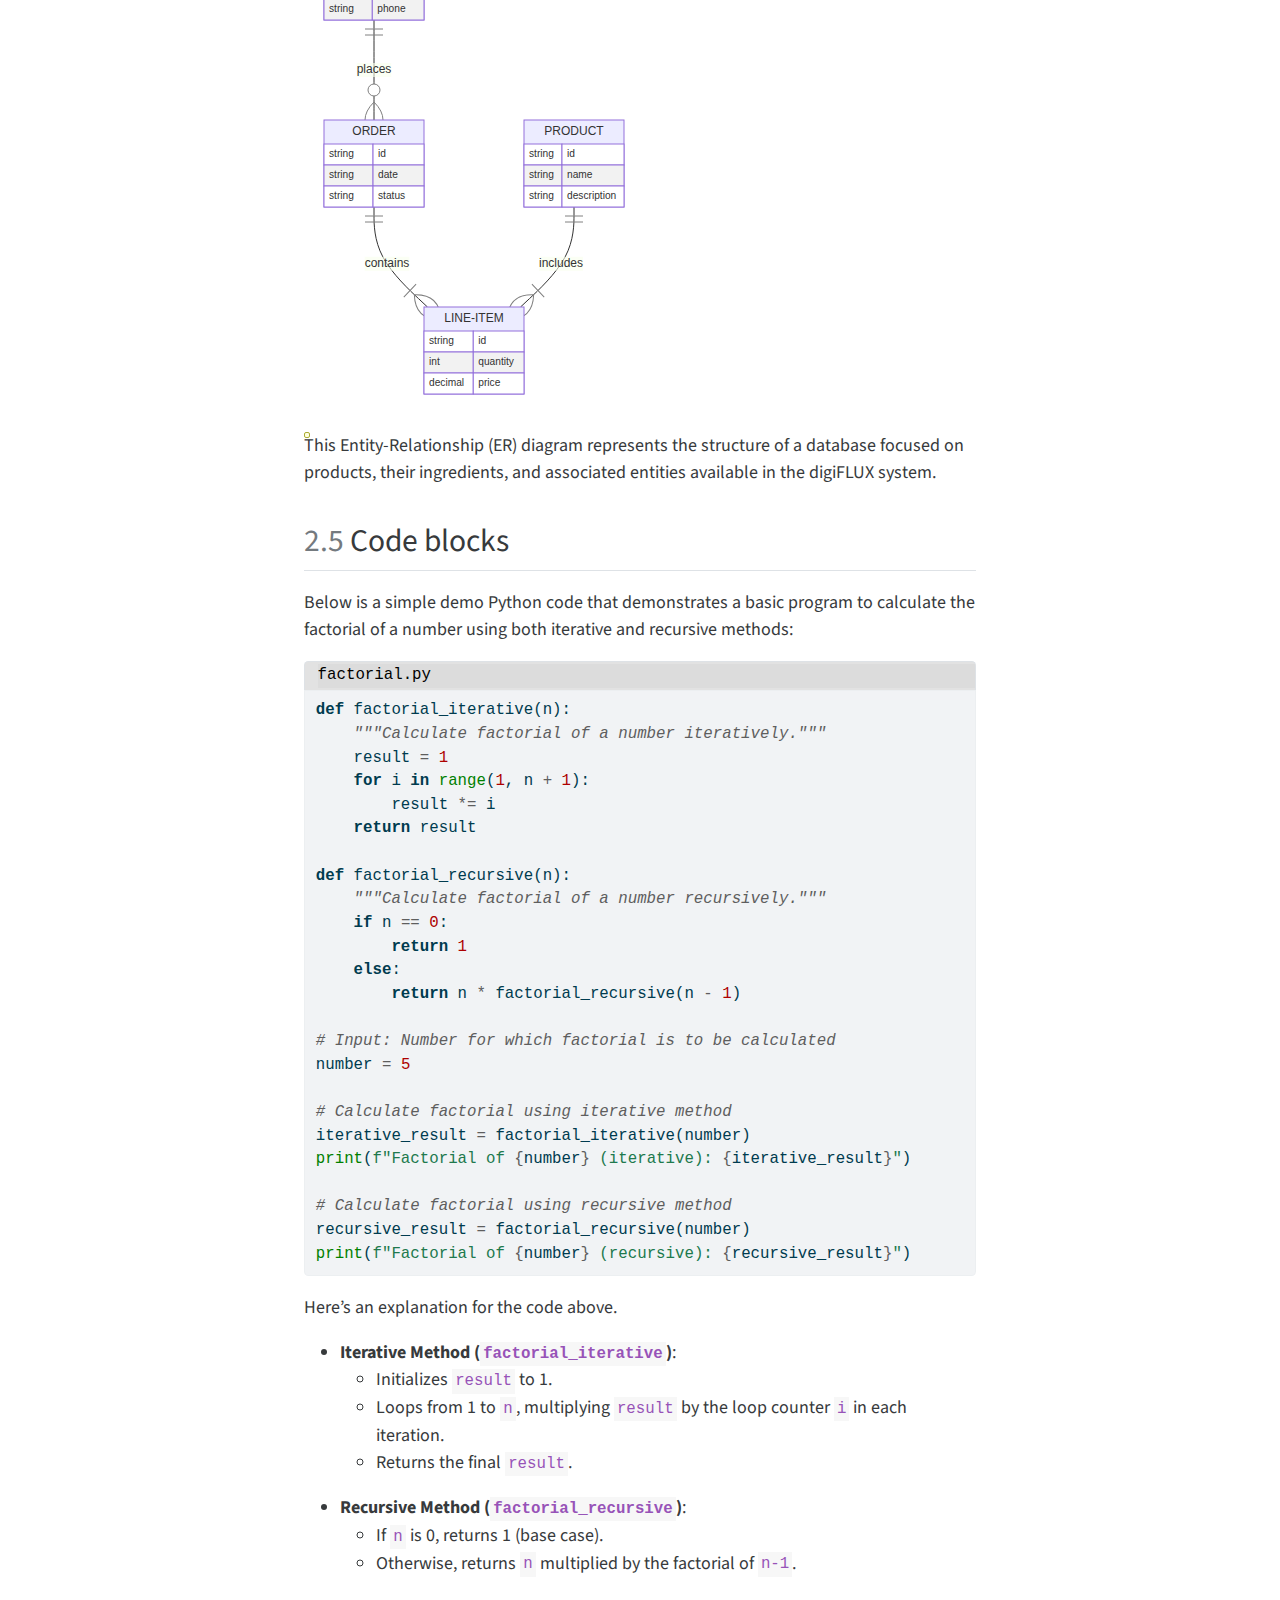
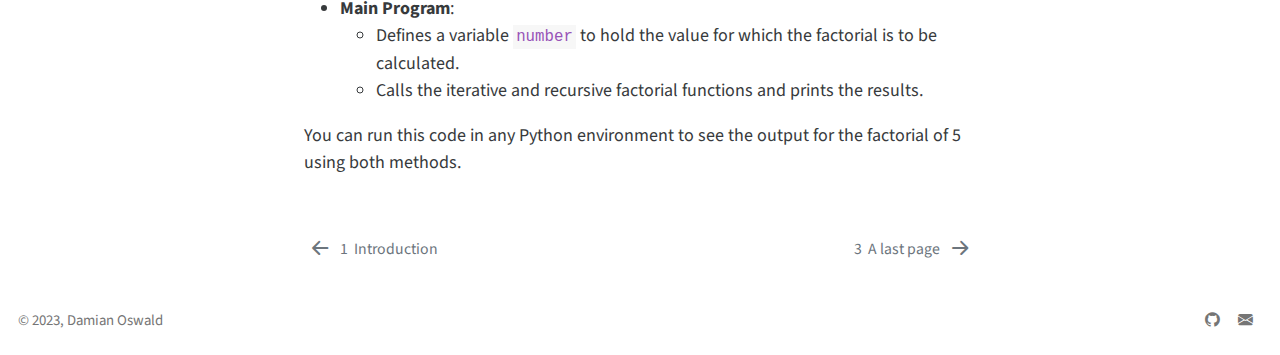
==== commit 5338b5f2: "update files" ====
--- a/docs/demo.html
+++ b/docs/demo.html
@@ -2,7 +2,7 @@
 <html xmlns="http://www.w3.org/1999/xhtml" lang="en" xml:lang="en"><head>
 
 <meta charset="utf-8">
-<meta name="generator" content="quarto-1.4.557">
+<meta name="generator" content="quarto-1.2.269">
 
 <meta name="viewport" content="width=device-width, initial-scale=1.0, user-scalable=yes">
 
@@ -17,12 +17,11 @@
 ul.task-list{list-style: none;}
 ul.task-list li input[type="checkbox"] {
   width: 0.8em;
-  margin: 0 0.8em 0.2em -1em; /* quarto-specific, see https://github.com/quarto-dev/quarto-cli/issues/4556 */ 
+  margin: 0 0.8em 0.2em -1.6em;
   vertical-align: middle;
 }
-/* CSS for syntax highlighting */
 pre > code.sourceCode { white-space: pre; position: relative; }
-pre > code.sourceCode > span { line-height: 1.25; }
+pre > code.sourceCode > span { display: inline-block; line-height: 1.25; }
 pre > code.sourceCode > span:empty { height: 1.2em; }
 .sourceCode { overflow: visible; }
 code.sourceCode > span { color: inherit; text-decoration: inherit; }
@@ -33,7 +32,7 @@
 }
 @media print {
 pre > code.sourceCode { white-space: pre-wrap; }
-pre > code.sourceCode > span { display: inline-block; text-indent: -5em; padding-left: 5em; }
+pre > code.sourceCode > span { text-indent: -5em; padding-left: 5em; }
 }
 pre.numberSource code
   { counter-reset: source-line 0; }
@@ -47,13 +46,43 @@
     -khtml-user-select: none; -moz-user-select: none;
     -ms-user-select: none; user-select: none;
     padding: 0 4px; width: 4em;
-  }
-pre.numberSource { margin-left: 3em;  padding-left: 4px; }
+    color: #aaaaaa;
+  }
+pre.numberSource { margin-left: 3em; border-left: 1px solid #aaaaaa;  padding-left: 4px; }
 div.sourceCode
   {   }
 @media screen {
 pre > code.sourceCode > span > a:first-child::before { text-decoration: underline; }
 }
+code span.al { color: #ff0000; font-weight: bold; } /* Alert */
+code span.an { color: #60a0b0; font-weight: bold; font-style: italic; } /* Annotation */
+code span.at { color: #7d9029; } /* Attribute */
+code span.bn { color: #40a070; } /* BaseN */
+code span.bu { color: #008000; } /* BuiltIn */
+code span.cf { color: #007020; font-weight: bold; } /* ControlFlow */
+code span.ch { color: #4070a0; } /* Char */
+code span.cn { color: #880000; } /* Constant */
+code span.co { color: #60a0b0; font-style: italic; } /* Comment */
+code span.cv { color: #60a0b0; font-weight: bold; font-style: italic; } /* CommentVar */
+code span.do { color: #ba2121; font-style: italic; } /* Documentation */
+code span.dt { color: #902000; } /* DataType */
+code span.dv { color: #40a070; } /* DecVal */
+code span.er { color: #ff0000; font-weight: bold; } /* Error */
+code span.ex { } /* Extension */
+code span.fl { color: #40a070; } /* Float */
+code span.fu { color: #06287e; } /* Function */
+code span.im { color: #008000; font-weight: bold; } /* Import */
+code span.in { color: #60a0b0; font-weight: bold; font-style: italic; } /* Information */
+code span.kw { color: #007020; font-weight: bold; } /* Keyword */
+code span.op { color: #666666; } /* Operator */
+code span.ot { color: #007020; } /* Other */
+code span.pp { color: #bc7a00; } /* Preprocessor */
+code span.sc { color: #4070a0; } /* SpecialChar */
+code span.ss { color: #bb6688; } /* SpecialString */
+code span.st { color: #4070a0; } /* String */
+code span.va { color: #19177c; } /* Variable */
+code span.vs { color: #4070a0; } /* VerbatimString */
+code span.wa { color: #60a0b0; font-weight: bold; font-style: italic; } /* Warning */
 </style>
 
 
@@ -81,13 +110,7 @@
   "collapse-after": 3,
   "panel-placement": "start",
   "type": "textbox",
-  "limit": 50,
-  "keyboard-shortcut": [
-    "f",
-    "/",
-    "s"
-  ],
-  "show-item-context": false,
+  "limit": 20,
   "language": {
     "search-no-results-text": "No results",
     "search-matching-documents-text": "matching documents",
@@ -96,10 +119,8 @@
     "search-more-match-text": "more match in this document",
     "search-more-matches-text": "more matches in this document",
     "search-clear-button-title": "Clear",
-    "search-text-placeholder": "",
     "search-detached-cancel-button-title": "Cancel",
-    "search-submit-button-title": "Submit",
-    "search-label": "Search"
+    "search-submit-button-title": "Submit"
   }
 }</script>
 <script type="application/json" class="js-hypothesis-config">
@@ -109,12 +130,6 @@
 }
 </script>
 <script async="" src="https://hypothes.is/embed.js"></script>
-<script>
-  window.document.addEventListener("DOMContentLoaded", function (_event) {
-    document.body.classList.add('hypothesis-enabled');
-  });
-</script>
-<meta name="mermaid-theme" content="neutral">
 <script src="site_libs/quarto-diagram/mermaid.min.js"></script>
 <script src="site_libs/quarto-diagram/mermaid-init.js"></script>
 <link href="site_libs/quarto-diagram/mermaid.css" rel="stylesheet">
@@ -126,16 +141,11 @@
 
 <div id="quarto-search-results"></div>
   <header id="quarto-header" class="headroom fixed-top">
-  <nav class="quarto-secondary-nav">
-    <div class="container-fluid d-flex">
-      <button type="button" class="quarto-btn-toggle btn" data-bs-toggle="collapse" data-bs-target=".quarto-sidebar-collapse-item" aria-controls="quarto-sidebar" aria-expanded="false" aria-label="Toggle sidebar navigation" onclick="if (window.quartoToggleHeadroom) { window.quartoToggleHeadroom(); }">
-        <i class="bi bi-layout-text-sidebar-reverse"></i>
-      </button>
-        <nav class="quarto-page-breadcrumbs" aria-label="breadcrumb"><ol class="breadcrumb"><li class="breadcrumb-item"><a href="./demo.html"><span class="chapter-number">2</span>&nbsp; <span class="chapter-title">Some demonstration of quarto books</span></a></li></ol></nav>
-        <a class="flex-grow-1" role="button" data-bs-toggle="collapse" data-bs-target=".quarto-sidebar-collapse-item" aria-controls="quarto-sidebar" aria-expanded="false" aria-label="Toggle sidebar navigation" onclick="if (window.quartoToggleHeadroom) { window.quartoToggleHeadroom(); }">      
-        </a>
-      <button type="button" class="btn quarto-search-button" aria-label="" onclick="window.quartoOpenSearch();">
-        <i class="bi bi-search"></i>
+  <nav class="quarto-secondary-nav" data-bs-toggle="collapse" data-bs-target="#quarto-sidebar" aria-controls="quarto-sidebar" aria-expanded="false" aria-label="Toggle sidebar navigation" onclick="if (window.quartoToggleHeadroom) { window.quartoToggleHeadroom(); }">
+    <div class="container-fluid d-flex justify-content-between">
+      <h1 class="quarto-secondary-nav-title"><span class="chapter-number">2</span>&nbsp; <span class="chapter-title">Some demonstration of quarto books</span></h1>
+      <button type="button" class="quarto-btn-toggle btn" aria-label="Show secondary navigation">
+        <i class="bi bi-chevron-right"></i>
       </button>
     </div>
   </nav>
@@ -143,63 +153,75 @@
 <!-- content -->
 <div id="quarto-content" class="quarto-container page-columns page-rows-contents page-layout-article">
 <!-- sidebar -->
-  <nav id="quarto-sidebar" class="sidebar collapse collapse-horizontal quarto-sidebar-collapse-item sidebar-navigation floating overflow-auto">
+  <nav id="quarto-sidebar" class="sidebar collapse sidebar-navigation floating overflow-auto">
     <div class="pt-lg-2 mt-2 text-left sidebar-header">
     <div class="sidebar-title mb-0 py-0">
       <a href="./">A quarto book for technical documentations</a> 
         <div class="sidebar-tools-main">
-    <a href="https://github.com/damian-oswald/wiki-test" title="Source Code" class="quarto-navigation-tool px-1" aria-label="Source Code"><i class="bi bi-github"></i></a>
+    <a href="https://github.com/damian-oswald/wiki-test" title="Source Code" class="sidebar-tool px-1"><i class="bi bi-github"></i></a>
+    <a href="" title="Share" id="sidebar-tool-dropdown-0" class="sidebar-tool dropdown-toggle px-1" data-bs-toggle="dropdown" aria-expanded="false"><i class="bi bi-share"></i></a>
+    <ul class="dropdown-menu" aria-labelledby="sidebar-tool-dropdown-0">
+        <li>
+          <a class="dropdown-item sidebar-tools-main-item" href="https://twitter.com/intent/tweet?url=|url|">
+            <i class="bi bi-bi-twitter pe-1"></i>
+          Twitter
+          </a>
+        </li>
+        <li>
+          <a class="dropdown-item sidebar-tools-main-item" href="https://www.linkedin.com/sharing/share-offsite/?url=|url|">
+            <i class="bi bi-bi-linkedin pe-1"></i>
+          LinkedIn
+          </a>
+        </li>
+    </ul>
 </div>
     </div>
       </div>
-        <div class="mt-2 flex-shrink-0 align-items-center">
+      <div class="mt-2 flex-shrink-0 align-items-center">
         <div class="sidebar-search">
         <div id="quarto-search" class="" title="Search"></div>
         </div>
-        </div>
+      </div>
     <div class="sidebar-menu-container"> 
     <ul class="list-unstyled mt-1">
         <li class="sidebar-item">
   <div class="sidebar-item-container"> 
-  <a href="./index.html" class="sidebar-item-text sidebar-link">
- <span class="menu-text"><span class="chapter-number">1</span>&nbsp; <span class="chapter-title">Introduction</span></span></a>
+  <a href="./index.html" class="sidebar-item-text sidebar-link"><span class="chapter-number">1</span>&nbsp; <span class="chapter-title">Introduction</span></a>
   </div>
 </li>
         <li class="sidebar-item">
   <div class="sidebar-item-container"> 
-  <a href="./demo.html" class="sidebar-item-text sidebar-link active">
- <span class="menu-text"><span class="chapter-number">2</span>&nbsp; <span class="chapter-title">Some demonstration of quarto books</span></span></a>
+  <a href="./demo.html" class="sidebar-item-text sidebar-link active"><span class="chapter-number">2</span>&nbsp; <span class="chapter-title">Some demonstration of quarto books</span></a>
   </div>
 </li>
         <li class="sidebar-item">
   <div class="sidebar-item-container"> 
-  <a href="./last.html" class="sidebar-item-text sidebar-link">
- <span class="menu-text"><span class="chapter-number">3</span>&nbsp; <span class="chapter-title">A last page</span></span></a>
+  <a href="./last.html" class="sidebar-item-text sidebar-link"><span class="chapter-number">3</span>&nbsp; <span class="chapter-title">A last page</span></a>
   </div>
 </li>
     </ul>
     </div>
 </nav>
-<div id="quarto-sidebar-glass" class="quarto-sidebar-collapse-item" data-bs-toggle="collapse" data-bs-target=".quarto-sidebar-collapse-item"></div>
 <!-- margin-sidebar -->
     <div id="quarto-margin-sidebar" class="sidebar margin-sidebar">
         <nav id="TOC" role="doc-toc" class="toc-active">
     <h2 id="toc-title">Table of contents</h2>
    
   <ul>
-  <li><a href="#emojis" id="toc-emojis" class="nav-link active" data-scroll-target="#emojis"><span class="header-section-number">2.1</span> Emojis</a></li>
-  <li><a href="#tables" id="toc-tables" class="nav-link" data-scroll-target="#tables"><span class="header-section-number">2.2</span> Tables</a></li>
-  <li><a href="#mermaid-diagrams" id="toc-mermaid-diagrams" class="nav-link" data-scroll-target="#mermaid-diagrams"><span class="header-section-number">2.3</span> Mermaid diagrams</a></li>
-  <li><a href="#code-blocks" id="toc-code-blocks" class="nav-link" data-scroll-target="#code-blocks"><span class="header-section-number">2.4</span> Code blocks</a></li>
+  <li><a href="#emojis" id="toc-emojis" class="nav-link active" data-scroll-target="#emojis"><span class="toc-section-number">2.1</span>  Emojis</a></li>
+  <li><a href="#numbering" id="toc-numbering" class="nav-link" data-scroll-target="#numbering"><span class="toc-section-number">2.2</span>  Numbering</a></li>
+  <li><a href="#tables" id="toc-tables" class="nav-link" data-scroll-target="#tables"><span class="toc-section-number">2.3</span>  Tables</a></li>
+  <li><a href="#mermaid-diagrams" id="toc-mermaid-diagrams" class="nav-link" data-scroll-target="#mermaid-diagrams"><span class="toc-section-number">2.4</span>  Mermaid diagrams</a></li>
+  <li><a href="#code-blocks" id="toc-code-blocks" class="nav-link" data-scroll-target="#code-blocks"><span class="toc-section-number">2.5</span>  Code blocks</a></li>
   </ul>
-<div class="toc-actions"><ul><li><a href="https://github.com/damian-oswald/wiki-test/blob/main/demo.qmd" class="toc-action"><i class="bi bi-github"></i>View source</a></li><li><a href="https://github.com/damian-oswald/wiki-test/issues/new" class="toc-action"><i class="bi empty"></i>Report an issue</a></li></ul></div></nav>
+<div class="toc-actions"><div><i class="bi bi-github"></i></div><div class="action-links"><p><a href="https://github.com/damian-oswald/wiki-test/blob/main/demo.qmd" class="toc-action">View source</a></p><p><a href="https://github.com/damian-oswald/wiki-test/issues/new" class="toc-action">Report an issue</a></p></div></div></nav>
     </div>
 <!-- main -->
-<main class="content page-columns page-full" id="quarto-document-content">
+<main class="content" id="quarto-document-content">
 
 <header id="title-block-header" class="quarto-title-block default">
 <div class="quarto-title">
-<h1 class="title"><span class="chapter-number">2</span>&nbsp; <span class="chapter-title">Some demonstration of quarto books</span></h1>
+<h1 class="title d-none d-lg-block"><span class="chapter-number">2</span>&nbsp; <span class="chapter-title">Some demonstration of quarto books</span></h1>
 </div>
 
 
@@ -212,9 +234,7 @@
   </div>
   
 
-
 </header>
-
 
 <section id="emojis" class="level2" data-number="2.1">
 <h2 data-number="2.1" class="anchored" data-anchor-id="emojis"><span class="header-section-number">2.1</span> Emojis</h2>
@@ -223,10 +243,22 @@
 <p>And of course, images can be embedded effertlessly, as well.</p>
 <p><img src="agriculture.png" class="img-fluid"></p>
 </section>
-<section id="tables" class="level2" data-number="2.2">
-<h2 data-number="2.2" class="anchored" data-anchor-id="tables"><span class="header-section-number">2.2</span> Tables</h2>
+<section id="numbering" class="level2" data-number="2.2">
+<h2 data-number="2.2" class="anchored" data-anchor-id="numbering"><span class="header-section-number">2.2</span> Numbering</h2>
+<p>We can number items nicely.</p>
+<ol type="1">
+<li>This is one item.</li>
+<li>This is another item.</li>
+<li>This is a third item.</li>
+<li>And that is the last item.</li>
+</ol>
+</section>
+<section id="tables" class="level2" data-number="2.3">
+<h2 data-number="2.3" class="anchored" data-anchor-id="tables"><span class="header-section-number">2.3</span> Tables</h2>
 <p>Here’s an example of a markdown table using pipe syntax, representing a list of programming languages and their respective release years:</p>
-<table class="caption-top table">
+<div id="tbl-table" class="anchored">
+<table class="table">
+<caption>Table&nbsp;2.1: We can add a table caption. And a reference.</caption>
 <thead>
 <tr class="header">
 <th>Programming Language</th>
@@ -272,48 +304,58 @@
 </tr>
 </tbody>
 </table>
-<p>Feel free to use or modify this table as needed!</p>
+</div>
+<p>Feel free to use or modify <a href="#tbl-table">Table&nbsp;<span>2.1</span></a> as needed!</p>
 </section>
-<section id="mermaid-diagrams" class="level2 page-columns page-full" data-number="2.3">
-<h2 data-number="2.3" class="anchored" data-anchor-id="mermaid-diagrams"><span class="header-section-number">2.3</span> Mermaid diagrams</h2>
+<section id="mermaid-diagrams" class="level2" data-number="2.4">
+<h2 data-number="2.4" class="anchored" data-anchor-id="mermaid-diagrams"><span class="header-section-number">2.4</span> Mermaid diagrams</h2>
 <p>This diagram visualizes the fundamental structure of the product catalog without the junction tables, i.e.&nbsp;containing many-to-many relationships.</p>
-<div class="column-page">
-<div class="cell" data-layout-align="default">
+<div class="cell">
 <div class="cell-output-display">
 <div>
-<p></p><figure class="figure"><p></p>
-<div>
-<pre class="mermaid mermaid-js">erDiagram
-    plant_protection_product }o--o{ indication: ""
-    indication ||..|o indication_pathogen: ""
-    indication ||..|o indication_botanical_crop: ""
-    mail_address o|..|o plant_protection_product: ""
-    plant_protection_product ||..|o seed_treatment: ""
-    dressed_seed }o--o{ seed_treatment: ""
-    dressed_seed ||..|o dressed_seed_variety: ""
-    dressed_seed }o--o{ ingredient: ""
-    ingredient }o--o{ plant_protection_product: ""
-    ingredient o|..|o substance: ""
-    substance ||..|o substance_allowed_units: ""
-    substance }o--o{ allowed_for: ""
-    fertiliser_product }o--o{ ingredient: ""
-    feedstuff ||..|o feedstuff_intended_for_animal: ""
-    feedstuff ||..|o feedstuff_label: ""
-    feedstuff }o--o{ ingredient: ""
-    ingredient }o--o{ manure_recycling_product: ""
-    manure_recycling_product ||..|o manure_recycling_product_manure_derivation: ""
+<p>
+</p><pre class="mermaid mermaid-js" data-tooltip-selector="#mermaid-tooltip-1">erDiagram
+  CUSTOMER ||--o{ ORDER : places
+  ORDER ||--|{ LINE-ITEM : contains
+  PRODUCT ||--|{ LINE-ITEM : includes
+  CUSTOMER {
+    string id
+    string name
+    string email
+    string phone
+  }
+  ORDER {
+    string id
+    string date
+    string status
+  }
+  LINE-ITEM {
+    string id
+    int quantity
+    decimal price
+  }
+  PRODUCT {
+    string id
+    string name
+    string description
+  }
 </pre>
-</div>
-<p></p></figure><p></p>
-</div>
+<div id="mermaid-tooltip-1" class="mermaidTooltip">
+
+</div>
+<p></p>
 </div>
 </div>
 </div>
 <p>This Entity-Relationship (ER) diagram represents the structure of a database focused on products, their ingredients, and associated entities available in the digiFLUX system.</p>
 </section>
-<section id="code-blocks" class="level2" data-number="2.4">
-<h2 data-number="2.4" class="anchored" data-anchor-id="code-blocks"><span class="header-section-number">2.4</span> Code blocks</h2>
+<section id="code-blocks" class="level2" data-number="2.5">
+<h2 data-number="2.5" class="anchored" data-anchor-id="code-blocks"><span class="header-section-number">2.5</span> Code blocks</h2>
 <p>Below is a simple demo Python code that demonstrates a basic program to calculate the factorial of a number using both iterative and recursive methods:</p>
+<div class="code-with-filename">
+<div class="code-with-filename-file">
+<pre><strong>factorial.py</strong></pre>
+</div>
 <div class="sourceCode" id="cb1"><pre class="sourceCode python code-with-copy"><code class="sourceCode python"><span id="cb1-1"><a href="#cb1-1" aria-hidden="true" tabindex="-1"></a><span class="kw">def</span> factorial_iterative(n):</span>
 <span id="cb1-2"><a href="#cb1-2" aria-hidden="true" tabindex="-1"></a>    <span class="co">"""Calculate factorial of a number iteratively."""</span></span>
 <span id="cb1-3"><a href="#cb1-3" aria-hidden="true" tabindex="-1"></a>    result <span class="op">=</span> <span class="dv">1</span></span>
@@ -338,8 +380,9 @@
 <span id="cb1-22"><a href="#cb1-22" aria-hidden="true" tabindex="-1"></a><span class="co"># Calculate factorial using recursive method</span></span>
 <span id="cb1-23"><a href="#cb1-23" aria-hidden="true" tabindex="-1"></a>recursive_result <span class="op">=</span> factorial_recursive(number)</span>
 <span id="cb1-24"><a href="#cb1-24" aria-hidden="true" tabindex="-1"></a><span class="bu">print</span>(<span class="ss">f"Factorial of </span><span class="sc">{</span>number<span class="sc">}</span><span class="ss"> (recursive): </span><span class="sc">{</span>recursive_result<span class="sc">}</span><span class="ss">"</span>)</span></code><button title="Copy to Clipboard" class="code-copy-button"><i class="bi"></i></button></pre></div>
+</div>
 <p>Here’s an explanation for the code above.</p>
-<ol type="1">
+<ul>
 <li><strong>Iterative Method (<code>factorial_iterative</code>)</strong>:
 <ul>
 <li>Initializes <code>result</code> to 1.</li>
@@ -356,7 +399,7 @@
 <li>Defines a variable <code>number</code> to hold the value for which the factorial is to be calculated.</li>
 <li>Calls the iterative and recursive factorial functions and prints the results.</li>
 </ul></li>
-</ol>
+</ul>
 <p>You can run this code in any Python environment to see the output for the factorial of 5 using both methods.</p>
 
 
@@ -390,23 +433,9 @@
     icon: icon
   };
   anchorJS.add('.anchored');
-  const isCodeAnnotation = (el) => {
-    for (const clz of el.classList) {
-      if (clz.startsWith('code-annotation-')) {                     
-        return true;
-      }
-    }
-    return false;
-  }
   const clipboard = new window.ClipboardJS('.code-copy-button', {
-    text: function(trigger) {
-      const codeEl = trigger.previousElementSibling.cloneNode(true);
-      for (const childEl of codeEl.children) {
-        if (isCodeAnnotation(childEl)) {
-          childEl.remove();
-        }
-      }
-      return codeEl.innerText;
+    target: function(trigger) {
+      return trigger.previousElementSibling;
     }
   });
   clipboard.on('success', function(e) {
@@ -442,27 +471,10 @@
     // clear code selection
     e.clearSelection();
   });
-    var localhostRegex = new RegExp(/^(?:http|https):\/\/localhost\:?[0-9]*\//);
-    var mailtoRegex = new RegExp(/^mailto:/);
-      var filterRegex = new RegExp('/' + window.location.host + '/');
-    var isInternal = (href) => {
-        return filterRegex.test(href) || localhostRegex.test(href) || mailtoRegex.test(href);
-    }
-    // Inspect non-navigation links and adorn them if external
- 	var links = window.document.querySelectorAll('a[href]:not(.nav-link):not(.navbar-brand):not(.toc-action):not(.sidebar-link):not(.sidebar-item-toggle):not(.pagination-link):not(.no-external):not([aria-hidden]):not(.dropdown-item):not(.quarto-navigation-tool)');
-    for (var i=0; i<links.length; i++) {
-      const link = links[i];
-      if (!isInternal(link.href)) {
-        // undo the damage that might have been done by quarto-nav.js in the case of
-        // links that we want to consider external
-        if (link.dataset.originalHref !== undefined) {
-          link.href = link.dataset.originalHref;
-        }
-      }
-    }
-  function tippyHover(el, contentFn, onTriggerFn, onUntriggerFn) {
+  function tippyHover(el, contentFn) {
     const config = {
       allowHTML: true,
+      content: contentFn,
       maxWidth: 500,
       delay: 100,
       arrow: false,
@@ -472,17 +484,8 @@
       interactive: true,
       interactiveBorder: 10,
       theme: 'quarto',
-      placement: 'bottom-start',
+      placement: 'bottom-start'
     };
-    if (contentFn) {
-      config.content = contentFn;
-    }
-    if (onTriggerFn) {
-      config.onTrigger = onTriggerFn;
-    }
-    if (onUntriggerFn) {
-      config.onUntrigger = onUntriggerFn;
-    }
     window.tippy(el, config); 
   }
   const noterefs = window.document.querySelectorAll('a[role="doc-noteref"]');
@@ -494,245 +497,9 @@
       try { href = new URL(href).hash; } catch {}
       const id = href.replace(/^#\/?/, "");
       const note = window.document.getElementById(id);
-      if (note) {
-        return note.innerHTML;
-      } else {
-        return "";
-      }
+      return note.innerHTML;
     });
   }
-  const xrefs = window.document.querySelectorAll('a.quarto-xref');
-  const processXRef = (id, note) => {
-    // Strip column container classes
-    const stripColumnClz = (el) => {
-      el.classList.remove("page-full", "page-columns");
-      if (el.children) {
-        for (const child of el.children) {
-          stripColumnClz(child);
-        }
-      }
-    }
-    stripColumnClz(note)
-    if (id === null || id.startsWith('sec-')) {
-      // Special case sections, only their first couple elements
-      const container = document.createElement("div");
-      if (note.children && note.children.length > 2) {
-        container.appendChild(note.children[0].cloneNode(true));
-        for (let i = 1; i < note.children.length; i++) {
-          const child = note.children[i];
-          if (child.tagName === "P" && child.innerText === "") {
-            continue;
-          } else {
-            container.appendChild(child.cloneNode(true));
-            break;
-          }
-        }
-        if (window.Quarto?.typesetMath) {
-          window.Quarto.typesetMath(container);
-        }
-        return container.innerHTML
-      } else {
-        if (window.Quarto?.typesetMath) {
-          window.Quarto.typesetMath(note);
-        }
-        return note.innerHTML;
-      }
-    } else {
-      // Remove any anchor links if they are present
-      const anchorLink = note.querySelector('a.anchorjs-link');
-      if (anchorLink) {
-        anchorLink.remove();
-      }
-      if (window.Quarto?.typesetMath) {
-        window.Quarto.typesetMath(note);
-      }
-      // TODO in 1.5, we should make sure this works without a callout special case
-      if (note.classList.contains("callout")) {
-        return note.outerHTML;
-      } else {
-        return note.innerHTML;
-      }
-    }
-  }
-  for (var i=0; i<xrefs.length; i++) {
-    const xref = xrefs[i];
-    tippyHover(xref, undefined, function(instance) {
-      instance.disable();
-      let url = xref.getAttribute('href');
-      let hash = undefined; 
-      if (url.startsWith('#')) {
-        hash = url;
-      } else {
-        try { hash = new URL(url).hash; } catch {}
-      }
-      if (hash) {
-        const id = hash.replace(/^#\/?/, "");
-        const note = window.document.getElementById(id);
-        if (note !== null) {
-          try {
-            const html = processXRef(id, note.cloneNode(true));
-            instance.setContent(html);
-          } finally {
-            instance.enable();
-            instance.show();
-          }
-        } else {
-          // See if we can fetch this
-          fetch(url.split('#')[0])
-          .then(res => res.text())
-          .then(html => {
-            const parser = new DOMParser();
-            const htmlDoc = parser.parseFromString(html, "text/html");
-            const note = htmlDoc.getElementById(id);
-            if (note !== null) {
-              const html = processXRef(id, note);
-              instance.setContent(html);
-            } 
-          }).finally(() => {
-            instance.enable();
-            instance.show();
-          });
-        }
-      } else {
-        // See if we can fetch a full url (with no hash to target)
-        // This is a special case and we should probably do some content thinning / targeting
-        fetch(url)
-        .then(res => res.text())
-        .then(html => {
-          const parser = new DOMParser();
-          const htmlDoc = parser.parseFromString(html, "text/html");
-          const note = htmlDoc.querySelector('main.content');
-          if (note !== null) {
-            // This should only happen for chapter cross references
-            // (since there is no id in the URL)
-            // remove the first header
-            if (note.children.length > 0 && note.children[0].tagName === "HEADER") {
-              note.children[0].remove();
-            }
-            const html = processXRef(null, note);
-            instance.setContent(html);
-          } 
-        }).finally(() => {
-          instance.enable();
-          instance.show();
-        });
-      }
-    }, function(instance) {
-    });
-  }
-      let selectedAnnoteEl;
-      const selectorForAnnotation = ( cell, annotation) => {
-        let cellAttr = 'data-code-cell="' + cell + '"';
-        let lineAttr = 'data-code-annotation="' +  annotation + '"';
-        const selector = 'span[' + cellAttr + '][' + lineAttr + ']';
-        return selector;
-      }
-      const selectCodeLines = (annoteEl) => {
-        const doc = window.document;
-        const targetCell = annoteEl.getAttribute("data-target-cell");
-        const targetAnnotation = annoteEl.getAttribute("data-target-annotation");
-        const annoteSpan = window.document.querySelector(selectorForAnnotation(targetCell, targetAnnotation));
-        const lines = annoteSpan.getAttribute("data-code-lines").split(",");
-        const lineIds = lines.map((line) => {
-          return targetCell + "-" + line;
-        })
-        let top = null;
-        let height = null;
-        let parent = null;
-        if (lineIds.length > 0) {
-            //compute the position of the single el (top and bottom and make a div)
-            const el = window.document.getElementById(lineIds[0]);
-            top = el.offsetTop;
-            height = el.offsetHeight;
-            parent = el.parentElement.parentElement;
-          if (lineIds.length > 1) {
-            const lastEl = window.document.getElementById(lineIds[lineIds.length - 1]);
-            const bottom = lastEl.offsetTop + lastEl.offsetHeight;
-            height = bottom - top;
-          }
-          if (top !== null && height !== null && parent !== null) {
-            // cook up a div (if necessary) and position it 
-            let div = window.document.getElementById("code-annotation-line-highlight");
-            if (div === null) {
-              div = window.document.createElement("div");
-              div.setAttribute("id", "code-annotation-line-highlight");
-              div.style.position = 'absolute';
-              parent.appendChild(div);
-            }
-            div.style.top = top - 2 + "px";
-            div.style.height = height + 4 + "px";
-            div.style.left = 0;
-            let gutterDiv = window.document.getElementById("code-annotation-line-highlight-gutter");
-            if (gutterDiv === null) {
-              gutterDiv = window.document.createElement("div");
-              gutterDiv.setAttribute("id", "code-annotation-line-highlight-gutter");
-              gutterDiv.style.position = 'absolute';
-              const codeCell = window.document.getElementById(targetCell);
-              const gutter = codeCell.querySelector('.code-annotation-gutter');
-              gutter.appendChild(gutterDiv);
-            }
-            gutterDiv.style.top = top - 2 + "px";
-            gutterDiv.style.height = height + 4 + "px";
-          }
-          selectedAnnoteEl = annoteEl;
-        }
-      };
-      const unselectCodeLines = () => {
-        const elementsIds = ["code-annotation-line-highlight", "code-annotation-line-highlight-gutter"];
-        elementsIds.forEach((elId) => {
-          const div = window.document.getElementById(elId);
-          if (div) {
-            div.remove();
-          }
-        });
-        selectedAnnoteEl = undefined;
-      };
-        // Handle positioning of the toggle
-    window.addEventListener(
-      "resize",
-      throttle(() => {
-        elRect = undefined;
-        if (selectedAnnoteEl) {
-          selectCodeLines(selectedAnnoteEl);
-        }
-      }, 10)
-    );
-    function throttle(fn, ms) {
-    let throttle = false;
-    let timer;
-      return (...args) => {
-        if(!throttle) { // first call gets through
-            fn.apply(this, args);
-            throttle = true;
-        } else { // all the others get throttled
-            if(timer) clearTimeout(timer); // cancel #2
-            timer = setTimeout(() => {
-              fn.apply(this, args);
-              timer = throttle = false;
-            }, ms);
-        }
-      };
-    }
-      // Attach click handler to the DT
-      const annoteDls = window.document.querySelectorAll('dt[data-target-cell]');
-      for (const annoteDlNode of annoteDls) {
-        annoteDlNode.addEventListener('click', (event) => {
-          const clickedEl = event.target;
-          if (clickedEl !== selectedAnnoteEl) {
-            unselectCodeLines();
-            const activeEl = window.document.querySelector('dt[data-target-cell].code-annotation-active');
-            if (activeEl) {
-              activeEl.classList.remove('code-annotation-active');
-            }
-            selectCodeLines(clickedEl);
-            clickedEl.classList.add('code-annotation-active');
-          } else {
-            // Unselect the line
-            unselectCodeLines();
-            clickedEl.classList.remove('code-annotation-active');
-          }
-        });
-      }
   const findCites = (el) => {
     const parentEl = el.parentElement;
     if (parentEl) {
@@ -774,12 +541,12 @@
 </script>
 <nav class="page-navigation">
   <div class="nav-page nav-page-previous">
-      <a href="./index.html" class="pagination-link" aria-label="Introduction">
+      <a href="./index.html" class="pagination-link">
         <i class="bi bi-arrow-left-short"></i> <span class="nav-page-text"><span class="chapter-number">1</span>&nbsp; <span class="chapter-title">Introduction</span></span>
       </a>          
   </div>
   <div class="nav-page nav-page-next">
-      <a href="./last.html" class="pagination-link" aria-label="A last page">
+      <a href="./last.html" class="pagination-link">
         <span class="nav-page-text"><span class="chapter-number">3</span>&nbsp; <span class="chapter-title">A last page</span></span> <i class="bi bi-arrow-right-short"></i>
       </a>
   </div>
@@ -787,12 +554,7 @@
 </div> <!-- /content -->
 <footer class="footer">
   <div class="nav-footer">
-    <div class="nav-footer-left">
-<p>© 2023, Damian Oswald</p>
-</div>   
-    <div class="nav-footer-center">
-      &nbsp;
-    <div class="toc-actions d-sm-block d-md-none"><ul><li><a href="https://github.com/damian-oswald/wiki-test/blob/main/demo.qmd" class="toc-action"><i class="bi bi-github"></i>View source</a></li><li><a href="https://github.com/damian-oswald/wiki-test/issues/new" class="toc-action"><i class="bi empty"></i>Report an issue</a></li></ul></div></div>
+    <div class="nav-footer-left">© 2023, Damian Oswald</div>   
     <div class="nav-footer-right">
       <ul class="footer-items list-unstyled">
     <li class="nav-item compact">
@@ -814,5 +576,4 @@
 
 
 
-
 </body></html>--- a/docs/site_libs/quarto-html/quarto-syntax-highlighting.css
+++ b/docs/site_libs/quarto-html/quarto-syntax-highlighting.css
@@ -55,85 +55,62 @@
 
 code span.ot {
   color: #003B4F;
-  font-style: inherit;
 }
 
 code span.at {
   color: #657422;
-  font-style: inherit;
 }
 
 code span.ss {
   color: #20794D;
-  font-style: inherit;
 }
 
 code span.an {
   color: #5E5E5E;
-  font-style: inherit;
 }
 
 code span.fu {
   color: #4758AB;
-  font-style: inherit;
 }
 
 code span.st {
   color: #20794D;
-  font-style: inherit;
 }
 
 code span.cf {
   color: #003B4F;
-  font-style: inherit;
 }
 
 code span.op {
   color: #5E5E5E;
-  font-style: inherit;
 }
 
 code span.er {
   color: #AD0000;
-  font-style: inherit;
 }
 
 code span.bn {
   color: #AD0000;
-  font-style: inherit;
 }
 
 code span.al {
   color: #AD0000;
-  font-style: inherit;
 }
 
 code span.va {
   color: #111111;
-  font-style: inherit;
-}
-
-code span.bu {
-  font-style: inherit;
-}
-
-code span.ex {
-  font-style: inherit;
 }
 
 code span.pp {
   color: #AD0000;
-  font-style: inherit;
 }
 
 code span.in {
   color: #5E5E5E;
-  font-style: inherit;
 }
 
 code span.vs {
   color: #20794D;
-  font-style: inherit;
 }
 
 code span.wa {
@@ -148,27 +125,22 @@
 
 code span.im {
   color: #00769E;
-  font-style: inherit;
 }
 
 code span.ch {
   color: #20794D;
-  font-style: inherit;
 }
 
 code span.dt {
   color: #AD0000;
-  font-style: inherit;
 }
 
 code span.fl {
   color: #AD0000;
-  font-style: inherit;
 }
 
 code span.co {
   color: #5E5E5E;
-  font-style: inherit;
 }
 
 code span.cv {
@@ -178,22 +150,18 @@
 
 code span.cn {
   color: #8f5902;
-  font-style: inherit;
 }
 
 code span.sc {
   color: #5E5E5E;
-  font-style: inherit;
 }
 
 code span.dv {
   color: #AD0000;
-  font-style: inherit;
 }
 
 code span.kw {
   color: #003B4F;
-  font-style: inherit;
 }
 
 .prevent-inlining {
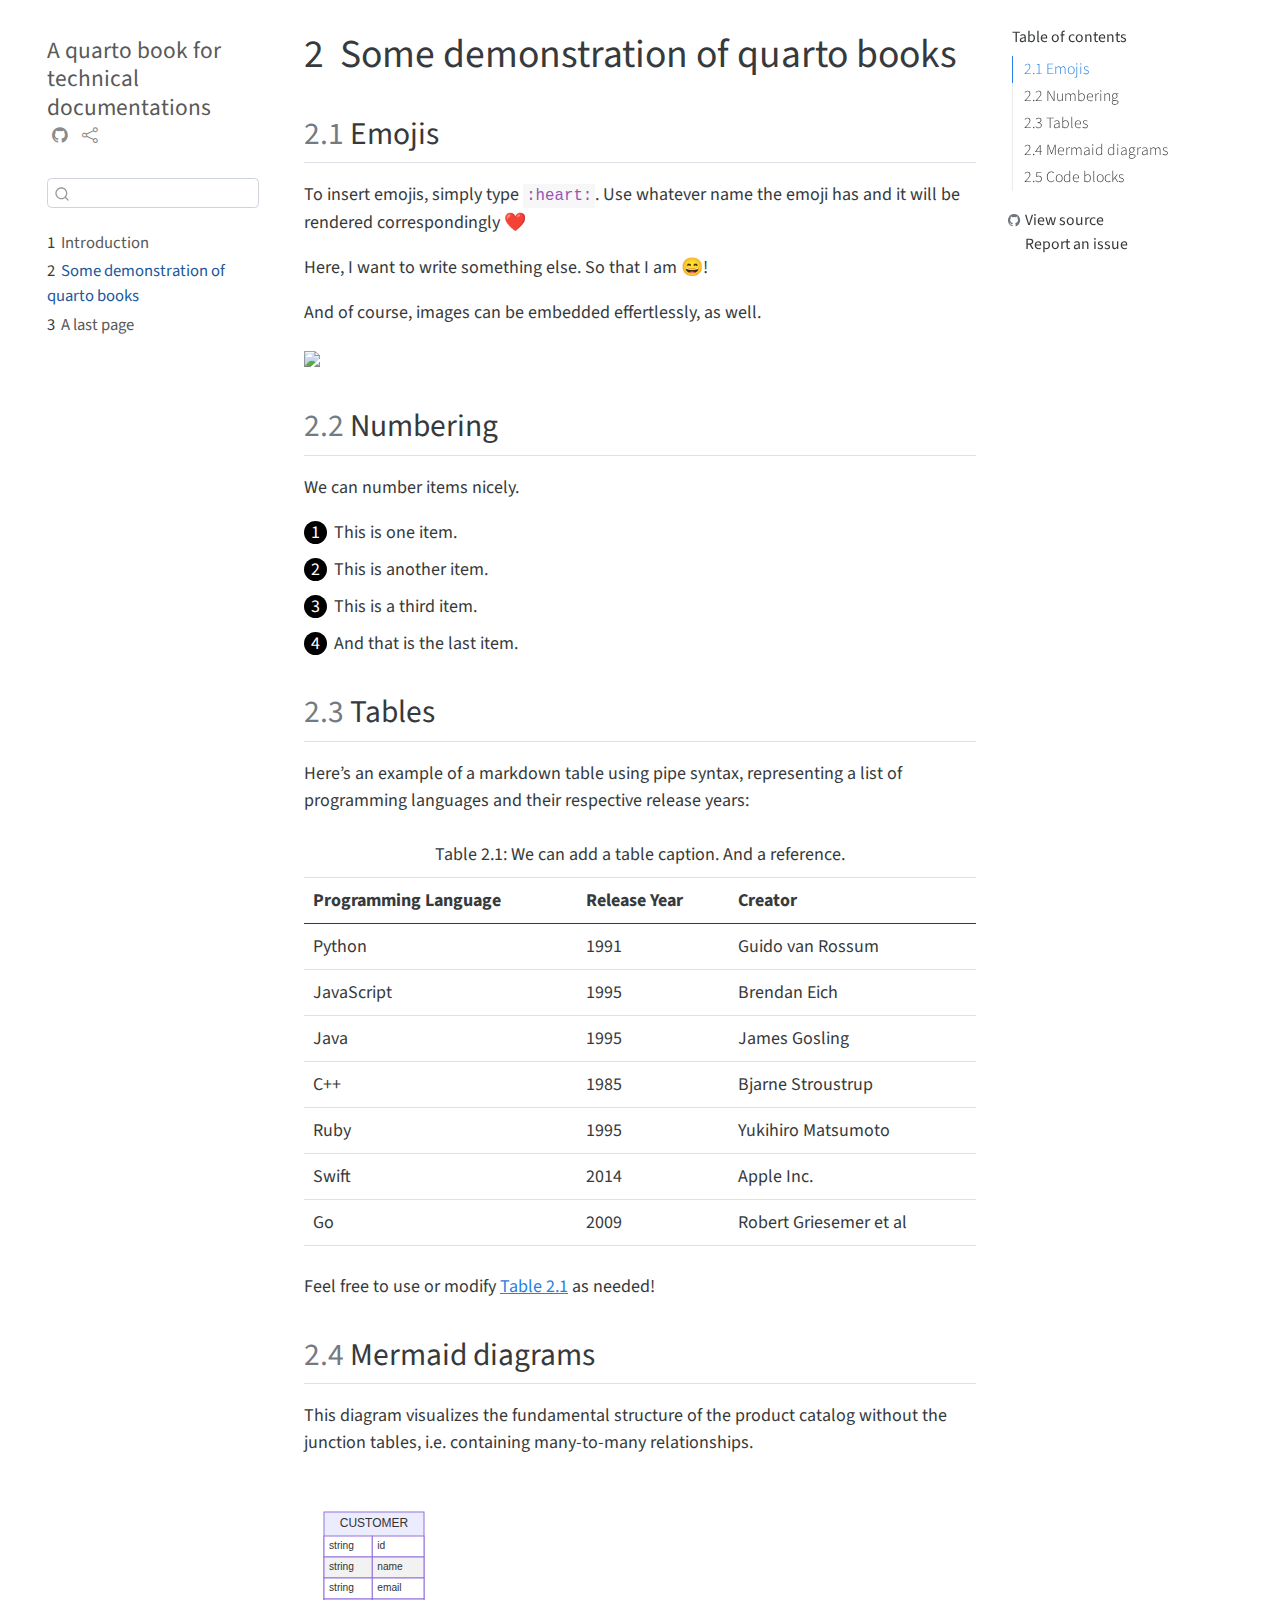
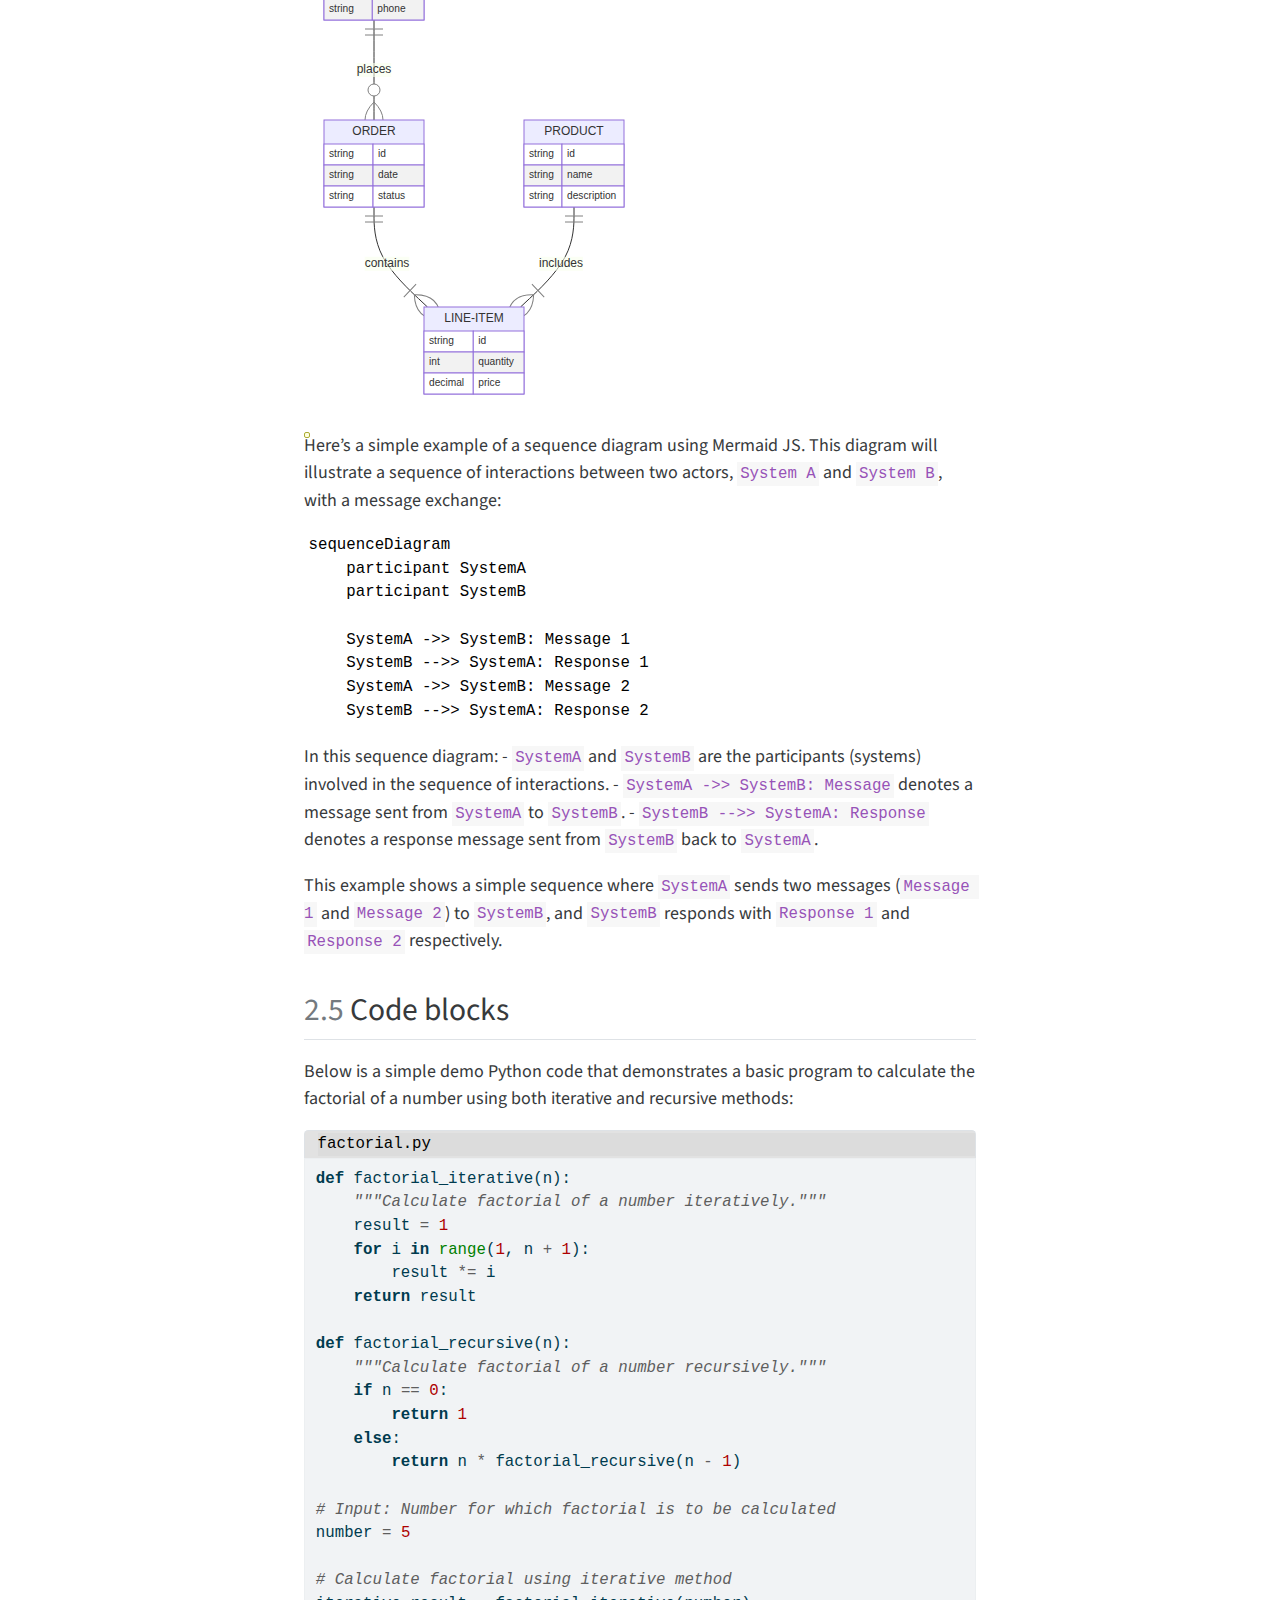
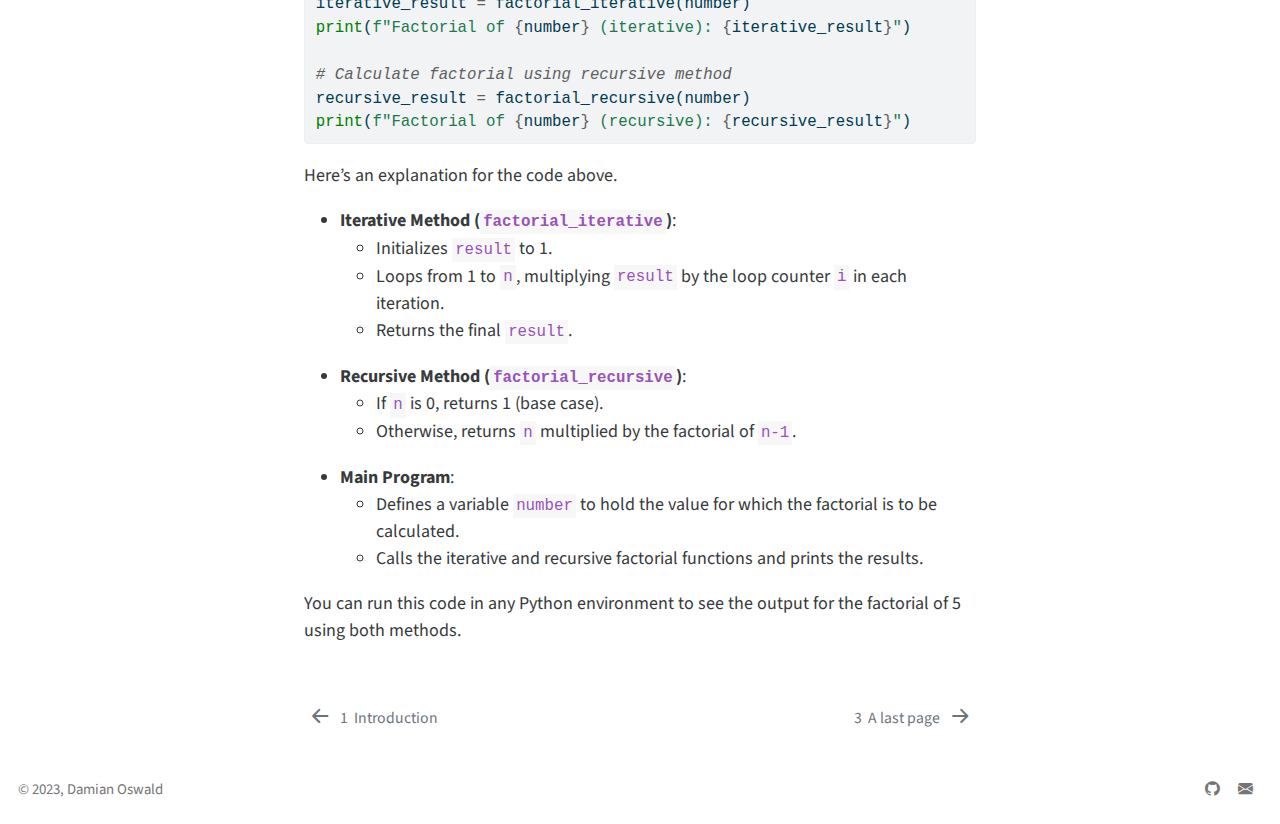
==== commit a9d17d77: "Add mermaid sequence diagram" ====
--- a/docs/demo.html
+++ b/docs/demo.html
@@ -347,7 +347,17 @@
 </div>
 </div>
 </div>
-<p>This Entity-Relationship (ER) diagram represents the structure of a database focused on products, their ingredients, and associated entities available in the digiFLUX system.</p>
+<p>Here’s a simple example of a sequence diagram using Mermaid JS. This diagram will illustrate a sequence of interactions between two actors, <code>System A</code> and <code>System B</code>, with a message exchange:</p>
+<pre class="mermaid"><code>sequenceDiagram
+    participant SystemA
+    participant SystemB
+    
+    SystemA -&gt;&gt; SystemB: Message 1
+    SystemB --&gt;&gt; SystemA: Response 1
+    SystemA -&gt;&gt; SystemB: Message 2
+    SystemB --&gt;&gt; SystemA: Response 2</code></pre>
+<p>In this sequence diagram: - <code>SystemA</code> and <code>SystemB</code> are the participants (systems) involved in the sequence of interactions. - <code>SystemA -&gt;&gt; SystemB: Message</code> denotes a message sent from <code>SystemA</code> to <code>SystemB</code>. - <code>SystemB --&gt;&gt; SystemA: Response</code> denotes a response message sent from <code>SystemB</code> back to <code>SystemA</code>.</p>
+<p>This example shows a simple sequence where <code>SystemA</code> sends two messages (<code>Message 1</code> and <code>Message 2</code>) to <code>SystemB</code>, and <code>SystemB</code> responds with <code>Response 1</code> and <code>Response 2</code> respectively.</p>
 </section>
 <section id="code-blocks" class="level2" data-number="2.5">
 <h2 data-number="2.5" class="anchored" data-anchor-id="code-blocks"><span class="header-section-number">2.5</span> Code blocks</h2>
@@ -356,30 +366,30 @@
 <div class="code-with-filename-file">
 <pre><strong>factorial.py</strong></pre>
 </div>
-<div class="sourceCode" id="cb1"><pre class="sourceCode python code-with-copy"><code class="sourceCode python"><span id="cb1-1"><a href="#cb1-1" aria-hidden="true" tabindex="-1"></a><span class="kw">def</span> factorial_iterative(n):</span>
-<span id="cb1-2"><a href="#cb1-2" aria-hidden="true" tabindex="-1"></a>    <span class="co">"""Calculate factorial of a number iteratively."""</span></span>
-<span id="cb1-3"><a href="#cb1-3" aria-hidden="true" tabindex="-1"></a>    result <span class="op">=</span> <span class="dv">1</span></span>
-<span id="cb1-4"><a href="#cb1-4" aria-hidden="true" tabindex="-1"></a>    <span class="cf">for</span> i <span class="kw">in</span> <span class="bu">range</span>(<span class="dv">1</span>, n <span class="op">+</span> <span class="dv">1</span>):</span>
-<span id="cb1-5"><a href="#cb1-5" aria-hidden="true" tabindex="-1"></a>        result <span class="op">*=</span> i</span>
-<span id="cb1-6"><a href="#cb1-6" aria-hidden="true" tabindex="-1"></a>    <span class="cf">return</span> result</span>
-<span id="cb1-7"><a href="#cb1-7" aria-hidden="true" tabindex="-1"></a></span>
-<span id="cb1-8"><a href="#cb1-8" aria-hidden="true" tabindex="-1"></a><span class="kw">def</span> factorial_recursive(n):</span>
-<span id="cb1-9"><a href="#cb1-9" aria-hidden="true" tabindex="-1"></a>    <span class="co">"""Calculate factorial of a number recursively."""</span></span>
-<span id="cb1-10"><a href="#cb1-10" aria-hidden="true" tabindex="-1"></a>    <span class="cf">if</span> n <span class="op">==</span> <span class="dv">0</span>:</span>
-<span id="cb1-11"><a href="#cb1-11" aria-hidden="true" tabindex="-1"></a>        <span class="cf">return</span> <span class="dv">1</span></span>
-<span id="cb1-12"><a href="#cb1-12" aria-hidden="true" tabindex="-1"></a>    <span class="cf">else</span>:</span>
-<span id="cb1-13"><a href="#cb1-13" aria-hidden="true" tabindex="-1"></a>        <span class="cf">return</span> n <span class="op">*</span> factorial_recursive(n <span class="op">-</span> <span class="dv">1</span>)</span>
-<span id="cb1-14"><a href="#cb1-14" aria-hidden="true" tabindex="-1"></a></span>
-<span id="cb1-15"><a href="#cb1-15" aria-hidden="true" tabindex="-1"></a><span class="co"># Input: Number for which factorial is to be calculated</span></span>
-<span id="cb1-16"><a href="#cb1-16" aria-hidden="true" tabindex="-1"></a>number <span class="op">=</span> <span class="dv">5</span></span>
-<span id="cb1-17"><a href="#cb1-17" aria-hidden="true" tabindex="-1"></a></span>
-<span id="cb1-18"><a href="#cb1-18" aria-hidden="true" tabindex="-1"></a><span class="co"># Calculate factorial using iterative method</span></span>
-<span id="cb1-19"><a href="#cb1-19" aria-hidden="true" tabindex="-1"></a>iterative_result <span class="op">=</span> factorial_iterative(number)</span>
-<span id="cb1-20"><a href="#cb1-20" aria-hidden="true" tabindex="-1"></a><span class="bu">print</span>(<span class="ss">f"Factorial of </span><span class="sc">{</span>number<span class="sc">}</span><span class="ss"> (iterative): </span><span class="sc">{</span>iterative_result<span class="sc">}</span><span class="ss">"</span>)</span>
-<span id="cb1-21"><a href="#cb1-21" aria-hidden="true" tabindex="-1"></a></span>
-<span id="cb1-22"><a href="#cb1-22" aria-hidden="true" tabindex="-1"></a><span class="co"># Calculate factorial using recursive method</span></span>
-<span id="cb1-23"><a href="#cb1-23" aria-hidden="true" tabindex="-1"></a>recursive_result <span class="op">=</span> factorial_recursive(number)</span>
-<span id="cb1-24"><a href="#cb1-24" aria-hidden="true" tabindex="-1"></a><span class="bu">print</span>(<span class="ss">f"Factorial of </span><span class="sc">{</span>number<span class="sc">}</span><span class="ss"> (recursive): </span><span class="sc">{</span>recursive_result<span class="sc">}</span><span class="ss">"</span>)</span></code><button title="Copy to Clipboard" class="code-copy-button"><i class="bi"></i></button></pre></div>
+<div class="sourceCode" id="cb2"><pre class="sourceCode python code-with-copy"><code class="sourceCode python"><span id="cb2-1"><a href="#cb2-1" aria-hidden="true" tabindex="-1"></a><span class="kw">def</span> factorial_iterative(n):</span>
+<span id="cb2-2"><a href="#cb2-2" aria-hidden="true" tabindex="-1"></a>    <span class="co">"""Calculate factorial of a number iteratively."""</span></span>
+<span id="cb2-3"><a href="#cb2-3" aria-hidden="true" tabindex="-1"></a>    result <span class="op">=</span> <span class="dv">1</span></span>
+<span id="cb2-4"><a href="#cb2-4" aria-hidden="true" tabindex="-1"></a>    <span class="cf">for</span> i <span class="kw">in</span> <span class="bu">range</span>(<span class="dv">1</span>, n <span class="op">+</span> <span class="dv">1</span>):</span>
+<span id="cb2-5"><a href="#cb2-5" aria-hidden="true" tabindex="-1"></a>        result <span class="op">*=</span> i</span>
+<span id="cb2-6"><a href="#cb2-6" aria-hidden="true" tabindex="-1"></a>    <span class="cf">return</span> result</span>
+<span id="cb2-7"><a href="#cb2-7" aria-hidden="true" tabindex="-1"></a></span>
+<span id="cb2-8"><a href="#cb2-8" aria-hidden="true" tabindex="-1"></a><span class="kw">def</span> factorial_recursive(n):</span>
+<span id="cb2-9"><a href="#cb2-9" aria-hidden="true" tabindex="-1"></a>    <span class="co">"""Calculate factorial of a number recursively."""</span></span>
+<span id="cb2-10"><a href="#cb2-10" aria-hidden="true" tabindex="-1"></a>    <span class="cf">if</span> n <span class="op">==</span> <span class="dv">0</span>:</span>
+<span id="cb2-11"><a href="#cb2-11" aria-hidden="true" tabindex="-1"></a>        <span class="cf">return</span> <span class="dv">1</span></span>
+<span id="cb2-12"><a href="#cb2-12" aria-hidden="true" tabindex="-1"></a>    <span class="cf">else</span>:</span>
+<span id="cb2-13"><a href="#cb2-13" aria-hidden="true" tabindex="-1"></a>        <span class="cf">return</span> n <span class="op">*</span> factorial_recursive(n <span class="op">-</span> <span class="dv">1</span>)</span>
+<span id="cb2-14"><a href="#cb2-14" aria-hidden="true" tabindex="-1"></a></span>
+<span id="cb2-15"><a href="#cb2-15" aria-hidden="true" tabindex="-1"></a><span class="co"># Input: Number for which factorial is to be calculated</span></span>
+<span id="cb2-16"><a href="#cb2-16" aria-hidden="true" tabindex="-1"></a>number <span class="op">=</span> <span class="dv">5</span></span>
+<span id="cb2-17"><a href="#cb2-17" aria-hidden="true" tabindex="-1"></a></span>
+<span id="cb2-18"><a href="#cb2-18" aria-hidden="true" tabindex="-1"></a><span class="co"># Calculate factorial using iterative method</span></span>
+<span id="cb2-19"><a href="#cb2-19" aria-hidden="true" tabindex="-1"></a>iterative_result <span class="op">=</span> factorial_iterative(number)</span>
+<span id="cb2-20"><a href="#cb2-20" aria-hidden="true" tabindex="-1"></a><span class="bu">print</span>(<span class="ss">f"Factorial of </span><span class="sc">{</span>number<span class="sc">}</span><span class="ss"> (iterative): </span><span class="sc">{</span>iterative_result<span class="sc">}</span><span class="ss">"</span>)</span>
+<span id="cb2-21"><a href="#cb2-21" aria-hidden="true" tabindex="-1"></a></span>
+<span id="cb2-22"><a href="#cb2-22" aria-hidden="true" tabindex="-1"></a><span class="co"># Calculate factorial using recursive method</span></span>
+<span id="cb2-23"><a href="#cb2-23" aria-hidden="true" tabindex="-1"></a>recursive_result <span class="op">=</span> factorial_recursive(number)</span>
+<span id="cb2-24"><a href="#cb2-24" aria-hidden="true" tabindex="-1"></a><span class="bu">print</span>(<span class="ss">f"Factorial of </span><span class="sc">{</span>number<span class="sc">}</span><span class="ss"> (recursive): </span><span class="sc">{</span>recursive_result<span class="sc">}</span><span class="ss">"</span>)</span></code><button title="Copy to Clipboard" class="code-copy-button"><i class="bi"></i></button></pre></div>
 </div>
 <p>Here’s an explanation for the code above.</p>
 <ul>
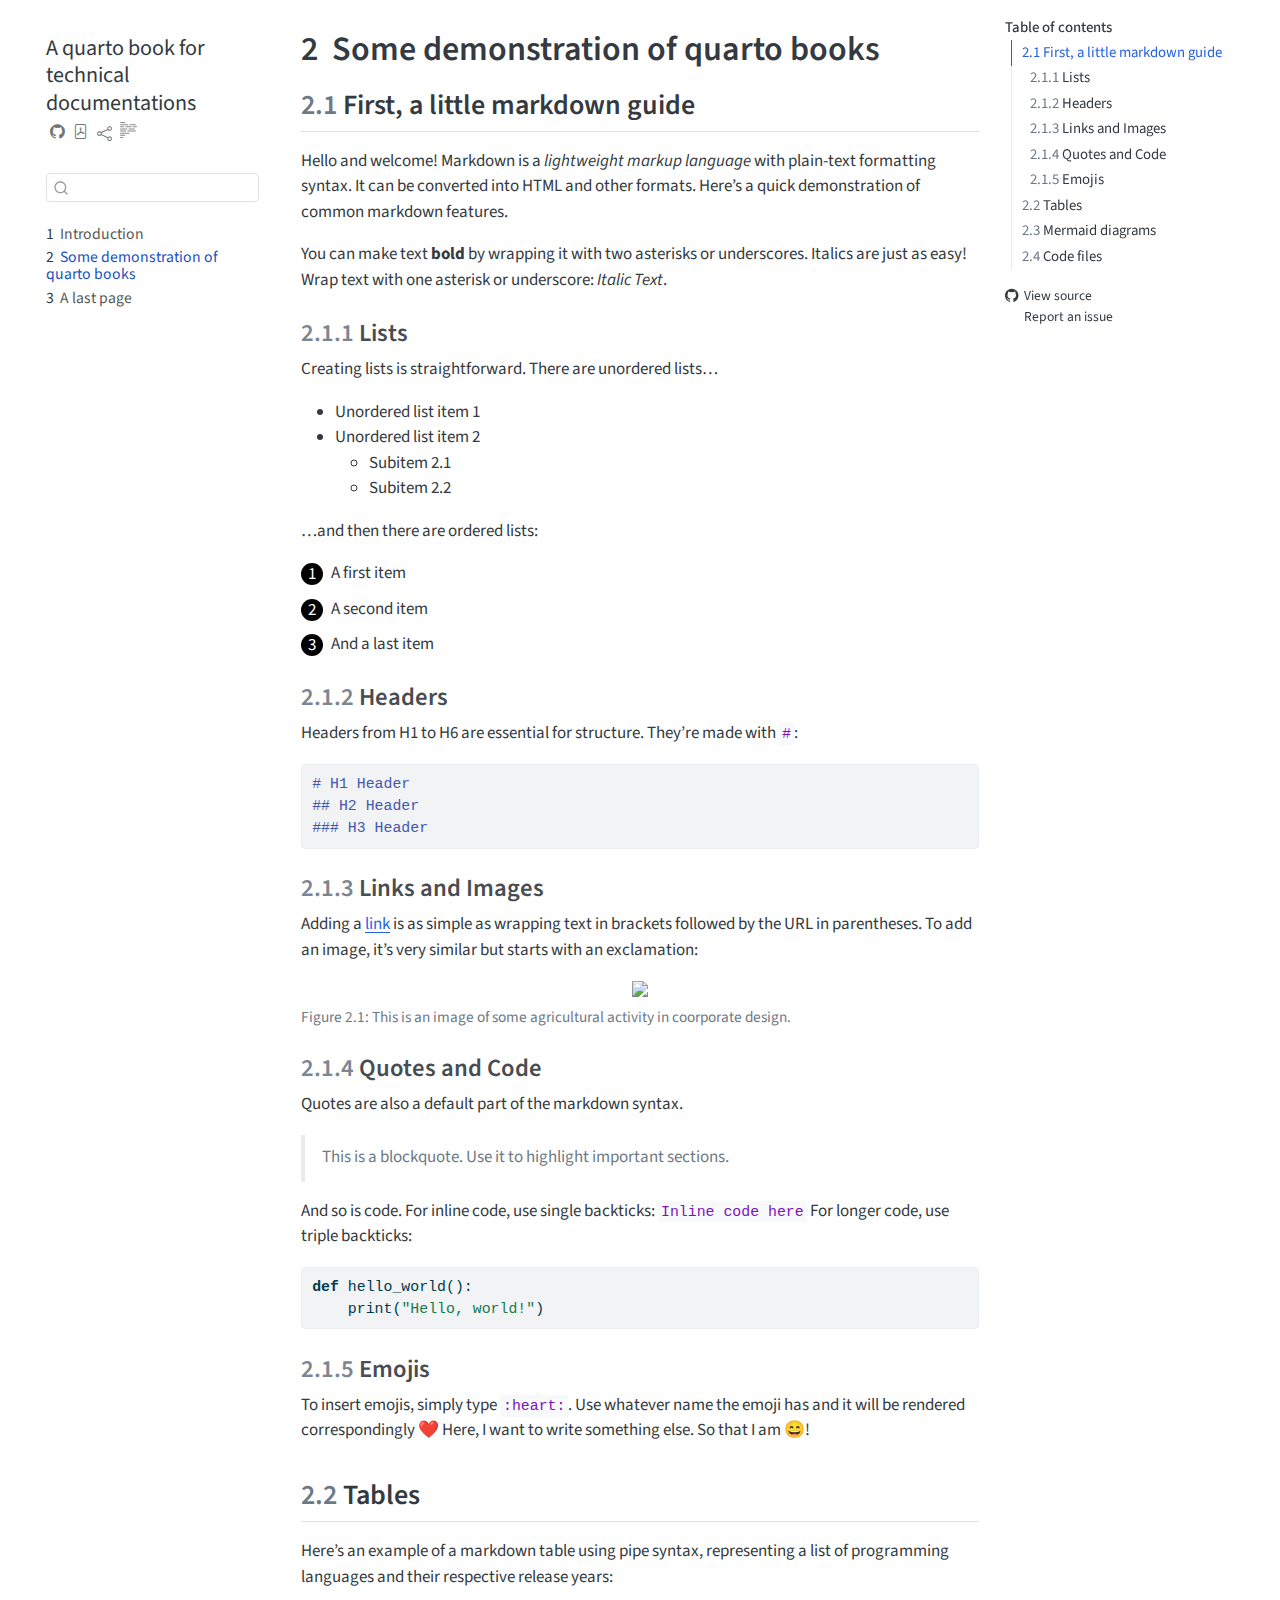
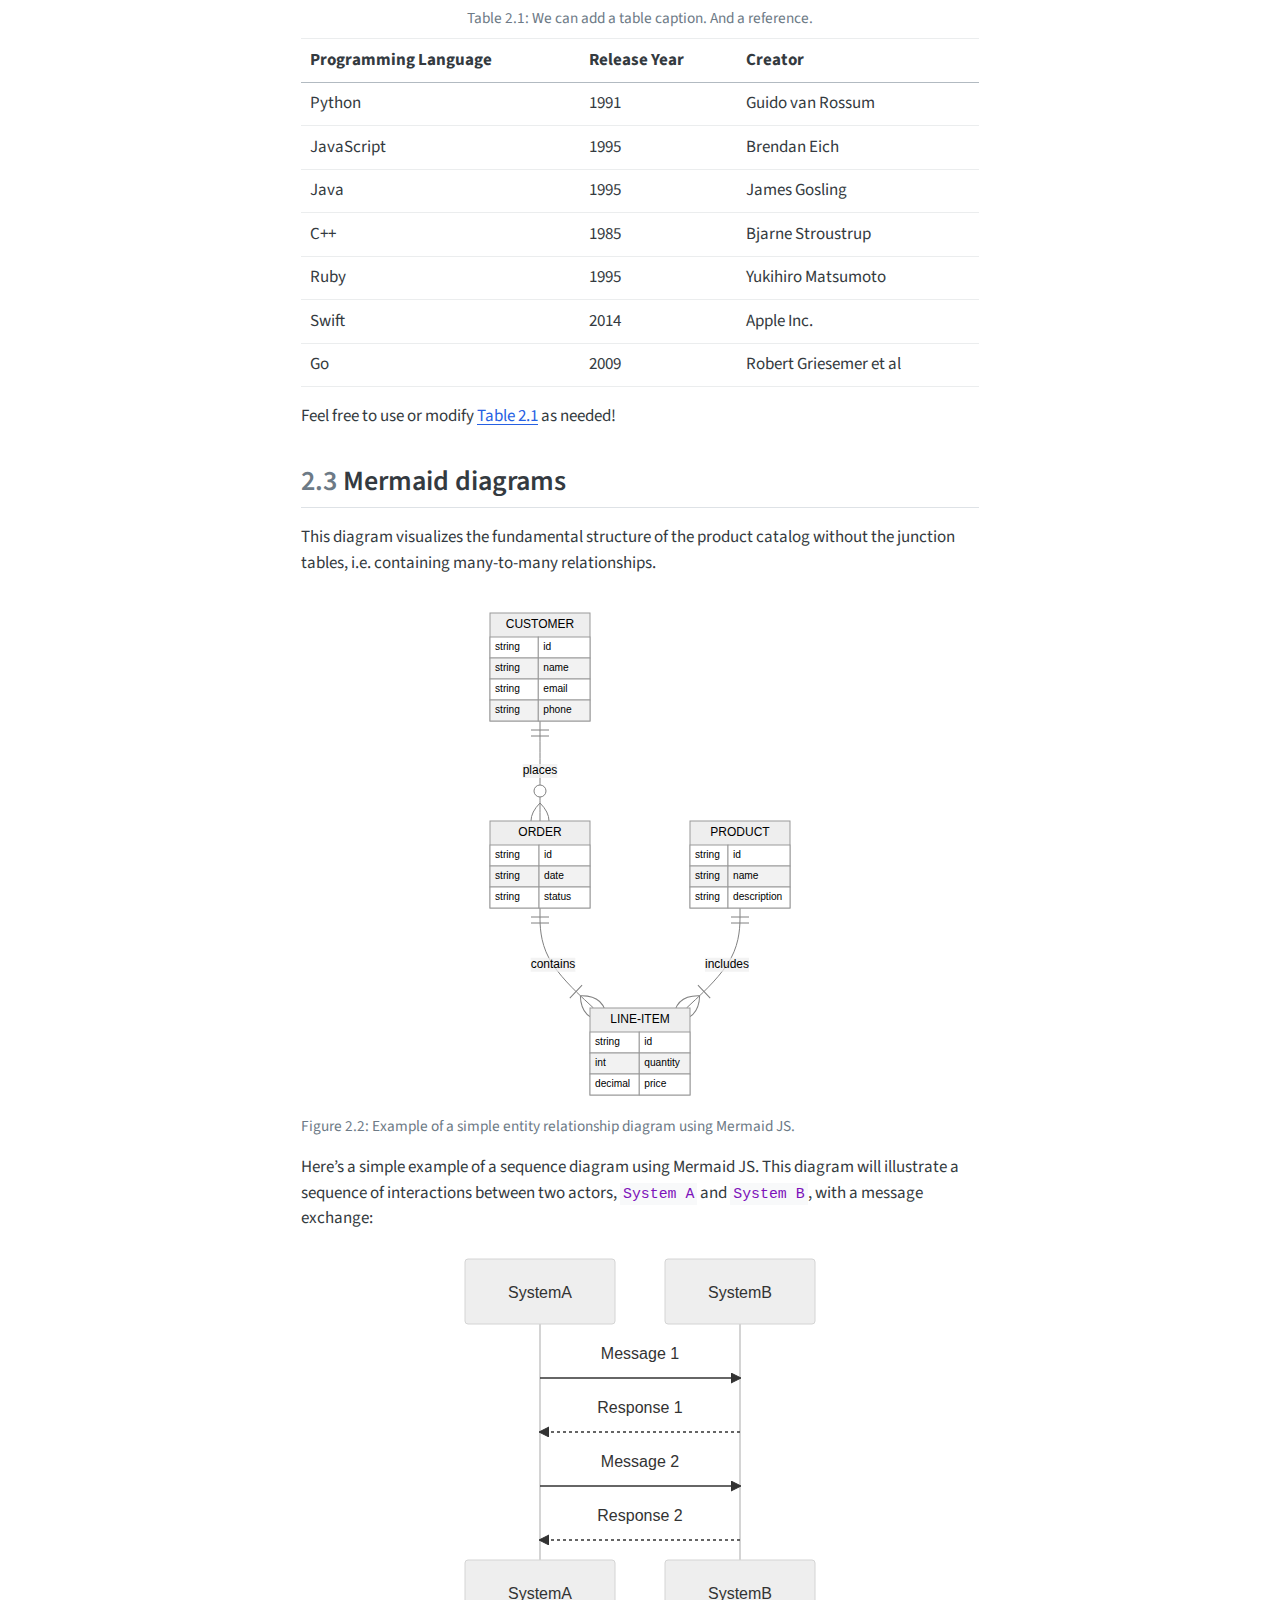
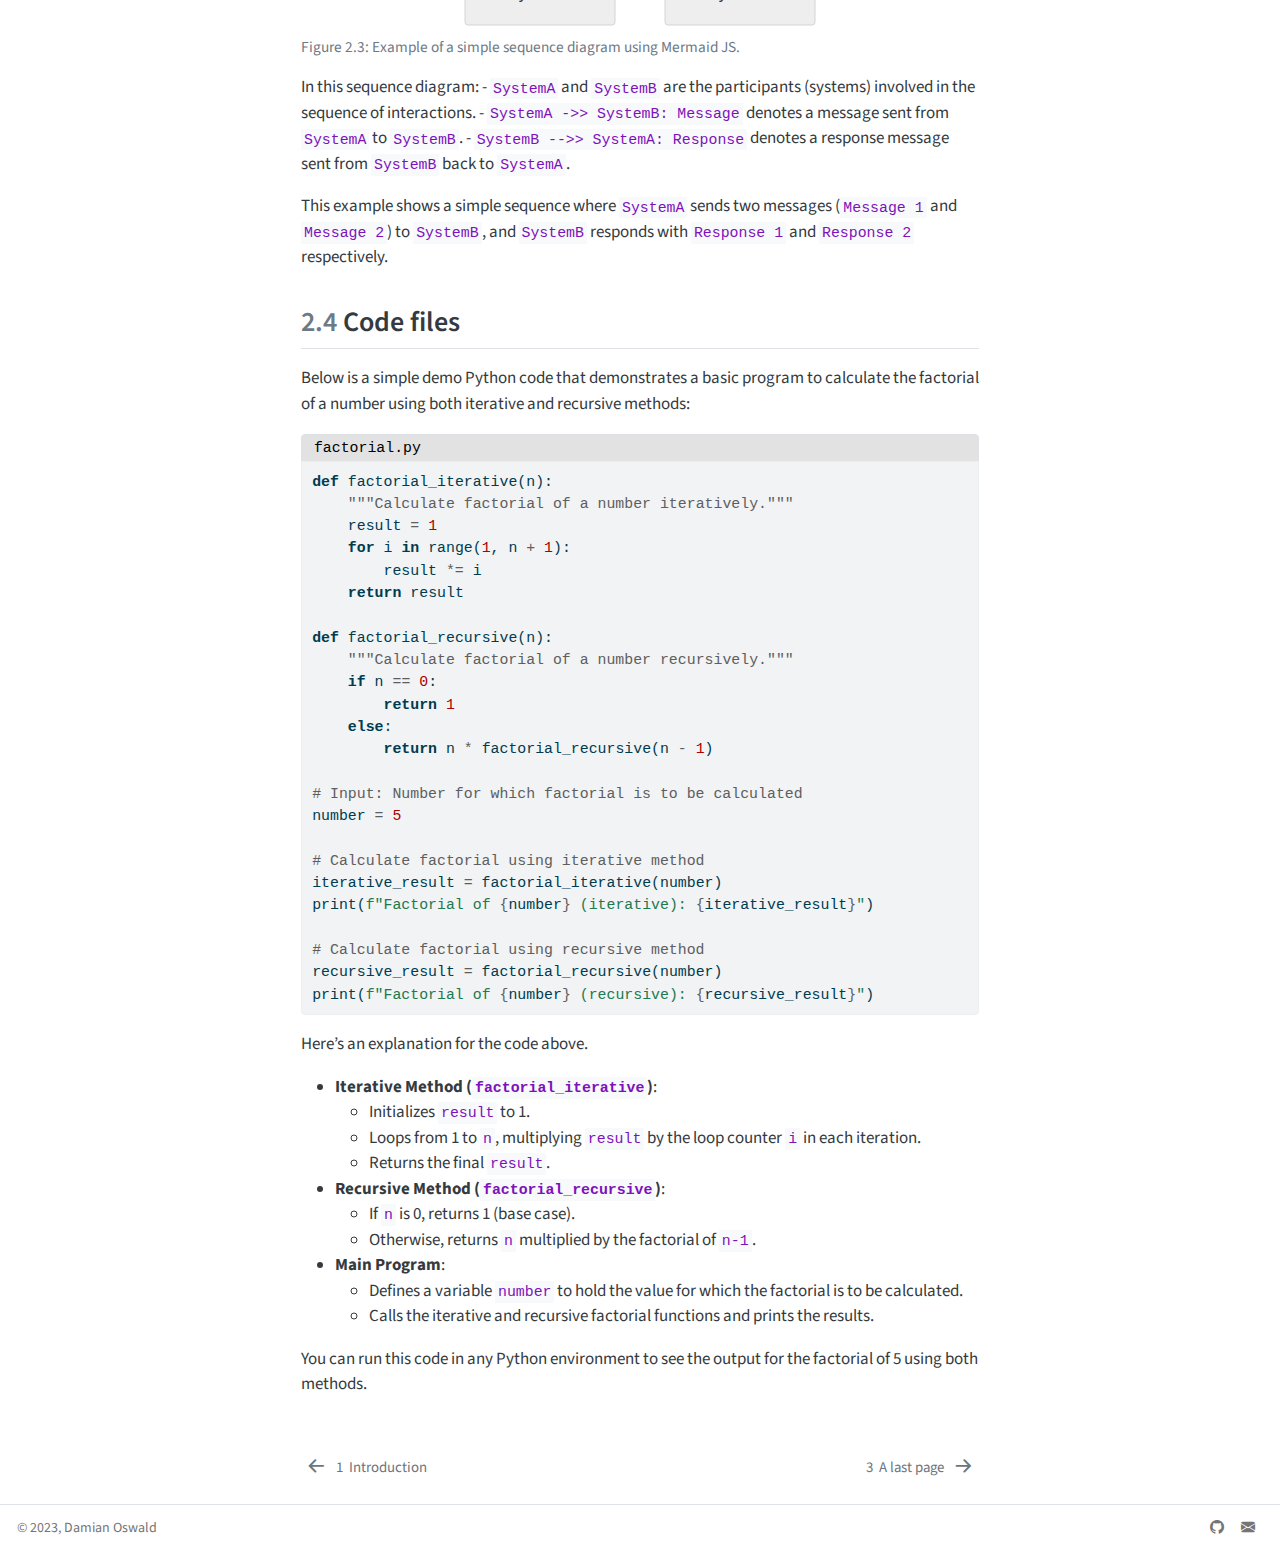
==== commit b4bd1955: "update files" ====
--- a/docs/demo.html
+++ b/docs/demo.html
@@ -2,12 +2,12 @@
 <html xmlns="http://www.w3.org/1999/xhtml" lang="en" xml:lang="en"><head>
 
 <meta charset="utf-8">
-<meta name="generator" content="quarto-1.2.269">
+<meta name="generator" content="quarto-1.5.29">
 
 <meta name="viewport" content="width=device-width, initial-scale=1.0, user-scalable=yes">
 
 
-<title>A quarto book for technical documentations - 2&nbsp; Some demonstration of quarto books</title>
+<title>A quarto book for technical documentations – 2&nbsp; Some demonstration of quarto books</title>
 <style>
 code{white-space: pre-wrap;}
 span.smallcaps{font-variant: small-caps;}
@@ -17,11 +17,12 @@
 ul.task-list{list-style: none;}
 ul.task-list li input[type="checkbox"] {
   width: 0.8em;
-  margin: 0 0.8em 0.2em -1.6em;
+  margin: 0 0.8em 0.2em -1em; /* quarto-specific, see https://github.com/quarto-dev/quarto-cli/issues/4556 */ 
   vertical-align: middle;
 }
+/* CSS for syntax highlighting */
 pre > code.sourceCode { white-space: pre; position: relative; }
-pre > code.sourceCode > span { display: inline-block; line-height: 1.25; }
+pre > code.sourceCode > span { line-height: 1.25; }
 pre > code.sourceCode > span:empty { height: 1.2em; }
 .sourceCode { overflow: visible; }
 code.sourceCode > span { color: inherit; text-decoration: inherit; }
@@ -46,43 +47,13 @@
     -khtml-user-select: none; -moz-user-select: none;
     -ms-user-select: none; user-select: none;
     padding: 0 4px; width: 4em;
-    color: #aaaaaa;
-  }
-pre.numberSource { margin-left: 3em; border-left: 1px solid #aaaaaa;  padding-left: 4px; }
+  }
+pre.numberSource { margin-left: 3em;  padding-left: 4px; }
 div.sourceCode
   {   }
 @media screen {
 pre > code.sourceCode > span > a:first-child::before { text-decoration: underline; }
 }
-code span.al { color: #ff0000; font-weight: bold; } /* Alert */
-code span.an { color: #60a0b0; font-weight: bold; font-style: italic; } /* Annotation */
-code span.at { color: #7d9029; } /* Attribute */
-code span.bn { color: #40a070; } /* BaseN */
-code span.bu { color: #008000; } /* BuiltIn */
-code span.cf { color: #007020; font-weight: bold; } /* ControlFlow */
-code span.ch { color: #4070a0; } /* Char */
-code span.cn { color: #880000; } /* Constant */
-code span.co { color: #60a0b0; font-style: italic; } /* Comment */
-code span.cv { color: #60a0b0; font-weight: bold; font-style: italic; } /* CommentVar */
-code span.do { color: #ba2121; font-style: italic; } /* Documentation */
-code span.dt { color: #902000; } /* DataType */
-code span.dv { color: #40a070; } /* DecVal */
-code span.er { color: #ff0000; font-weight: bold; } /* Error */
-code span.ex { } /* Extension */
-code span.fl { color: #40a070; } /* Float */
-code span.fu { color: #06287e; } /* Function */
-code span.im { color: #008000; font-weight: bold; } /* Import */
-code span.in { color: #60a0b0; font-weight: bold; font-style: italic; } /* Information */
-code span.kw { color: #007020; font-weight: bold; } /* Keyword */
-code span.op { color: #666666; } /* Operator */
-code span.ot { color: #007020; } /* Other */
-code span.pp { color: #bc7a00; } /* Preprocessor */
-code span.sc { color: #4070a0; } /* SpecialChar */
-code span.ss { color: #bb6688; } /* SpecialString */
-code span.st { color: #4070a0; } /* String */
-code span.va { color: #19177c; } /* Variable */
-code span.vs { color: #4070a0; } /* VerbatimString */
-code span.wa { color: #60a0b0; font-weight: bold; font-style: italic; } /* Warning */
 </style>
 
 
@@ -110,7 +81,13 @@
   "collapse-after": 3,
   "panel-placement": "start",
   "type": "textbox",
-  "limit": 20,
+  "limit": 50,
+  "keyboard-shortcut": [
+    "f",
+    "/",
+    "s"
+  ],
+  "show-item-context": false,
   "language": {
     "search-no-results-text": "No results",
     "search-matching-documents-text": "matching documents",
@@ -119,8 +96,10 @@
     "search-more-match-text": "more match in this document",
     "search-more-matches-text": "more matches in this document",
     "search-clear-button-title": "Clear",
+    "search-text-placeholder": "",
     "search-detached-cancel-button-title": "Cancel",
-    "search-submit-button-title": "Submit"
+    "search-submit-button-title": "Submit",
+    "search-label": "Search"
   }
 }</script>
 <script type="application/json" class="js-hypothesis-config">
@@ -130,6 +109,12 @@
 }
 </script>
 <script async="" src="https://hypothes.is/embed.js"></script>
+<script>
+  window.document.addEventListener("DOMContentLoaded", function (_event) {
+    document.body.classList.add('hypothesis-enabled');
+  });
+</script>
+<meta name="mermaid-theme" content="neutral">
 <script src="site_libs/quarto-diagram/mermaid.min.js"></script>
 <script src="site_libs/quarto-diagram/mermaid-init.js"></script>
 <link href="site_libs/quarto-diagram/mermaid.css" rel="stylesheet">
@@ -141,11 +126,16 @@
 
 <div id="quarto-search-results"></div>
   <header id="quarto-header" class="headroom fixed-top">
-  <nav class="quarto-secondary-nav" data-bs-toggle="collapse" data-bs-target="#quarto-sidebar" aria-controls="quarto-sidebar" aria-expanded="false" aria-label="Toggle sidebar navigation" onclick="if (window.quartoToggleHeadroom) { window.quartoToggleHeadroom(); }">
-    <div class="container-fluid d-flex justify-content-between">
-      <h1 class="quarto-secondary-nav-title"><span class="chapter-number">2</span>&nbsp; <span class="chapter-title">Some demonstration of quarto books</span></h1>
-      <button type="button" class="quarto-btn-toggle btn" aria-label="Show secondary navigation">
-        <i class="bi bi-chevron-right"></i>
+  <nav class="quarto-secondary-nav">
+    <div class="container-fluid d-flex">
+      <button type="button" class="quarto-btn-toggle btn" data-bs-toggle="collapse" data-bs-target=".quarto-sidebar-collapse-item" aria-controls="quarto-sidebar" aria-expanded="false" aria-label="Toggle sidebar navigation" onclick="if (window.quartoToggleHeadroom) { window.quartoToggleHeadroom(); }">
+        <i class="bi bi-layout-text-sidebar-reverse"></i>
+      </button>
+        <nav class="quarto-page-breadcrumbs" aria-label="breadcrumb"><ol class="breadcrumb"><li class="breadcrumb-item"><a href="./demo.html"><span class="chapter-number">2</span>&nbsp; <span class="chapter-title">Some demonstration of quarto books</span></a></li></ol></nav>
+        <a class="flex-grow-1" role="button" data-bs-toggle="collapse" data-bs-target=".quarto-sidebar-collapse-item" aria-controls="quarto-sidebar" aria-expanded="false" aria-label="Toggle sidebar navigation" onclick="if (window.quartoToggleHeadroom) { window.quartoToggleHeadroom(); }">      
+        </a>
+      <button type="button" class="btn quarto-search-button" aria-label="" onclick="window.quartoOpenSearch();">
+        <i class="bi bi-search"></i>
       </button>
     </div>
   </nav>
@@ -153,75 +143,93 @@
 <!-- content -->
 <div id="quarto-content" class="quarto-container page-columns page-rows-contents page-layout-article">
 <!-- sidebar -->
-  <nav id="quarto-sidebar" class="sidebar collapse sidebar-navigation floating overflow-auto">
+  <nav id="quarto-sidebar" class="sidebar collapse collapse-horizontal quarto-sidebar-collapse-item sidebar-navigation floating overflow-auto">
     <div class="pt-lg-2 mt-2 text-left sidebar-header">
     <div class="sidebar-title mb-0 py-0">
       <a href="./">A quarto book for technical documentations</a> 
-        <div class="sidebar-tools-main">
-    <a href="https://github.com/damian-oswald/wiki-test" title="Source Code" class="sidebar-tool px-1"><i class="bi bi-github"></i></a>
-    <a href="" title="Share" id="sidebar-tool-dropdown-0" class="sidebar-tool dropdown-toggle px-1" data-bs-toggle="dropdown" aria-expanded="false"><i class="bi bi-share"></i></a>
-    <ul class="dropdown-menu" aria-labelledby="sidebar-tool-dropdown-0">
-        <li>
-          <a class="dropdown-item sidebar-tools-main-item" href="https://twitter.com/intent/tweet?url=|url|">
-            <i class="bi bi-bi-twitter pe-1"></i>
-          Twitter
-          </a>
-        </li>
-        <li>
-          <a class="dropdown-item sidebar-tools-main-item" href="https://www.linkedin.com/sharing/share-offsite/?url=|url|">
-            <i class="bi bi-bi-linkedin pe-1"></i>
-          LinkedIn
-          </a>
-        </li>
-    </ul>
+        <div class="sidebar-tools-main tools-wide">
+    <a href="https://github.com/damian-oswald/wiki-test" title="Source Code" class="quarto-navigation-tool px-1" aria-label="Source Code"><i class="bi bi-github"></i></a>
+    <a href="./A-quarto-book-for-technical-documentations.pdf" title="Download PDF" class="quarto-navigation-tool px-1" aria-label="Download PDF"><i class="bi bi-file-pdf"></i></a>
+    <div class="dropdown">
+      <a href="" title="Share" id="quarto-navigation-tool-dropdown-0" class="quarto-navigation-tool dropdown-toggle px-1" data-bs-toggle="dropdown" aria-expanded="false" aria-label="Share"><i class="bi bi-share"></i></a>
+      <ul class="dropdown-menu" aria-labelledby="quarto-navigation-tool-dropdown-0">
+          <li>
+            <a class="dropdown-item sidebar-tools-main-item" href="https://twitter.com/intent/tweet?url=|url|">
+              <i class="bi bi-twitter pe-1"></i>
+            Twitter
+            </a>
+          </li>
+          <li>
+            <a class="dropdown-item sidebar-tools-main-item" href="https://www.linkedin.com/sharing/share-offsite/?url=|url|">
+              <i class="bi bi-linkedin pe-1"></i>
+            LinkedIn
+            </a>
+          </li>
+      </ul>
+    </div>
+  <a href="" class="quarto-reader-toggle quarto-navigation-tool px-1" onclick="window.quartoToggleReader(); return false;" title="Toggle reader mode">
+  <div class="quarto-reader-toggle-btn">
+  <i class="bi"></i>
+  </div>
+</a>
 </div>
     </div>
       </div>
-      <div class="mt-2 flex-shrink-0 align-items-center">
+        <div class="mt-2 flex-shrink-0 align-items-center">
         <div class="sidebar-search">
         <div id="quarto-search" class="" title="Search"></div>
         </div>
-      </div>
+        </div>
     <div class="sidebar-menu-container"> 
     <ul class="list-unstyled mt-1">
         <li class="sidebar-item">
   <div class="sidebar-item-container"> 
-  <a href="./index.html" class="sidebar-item-text sidebar-link"><span class="chapter-number">1</span>&nbsp; <span class="chapter-title">Introduction</span></a>
+  <a href="./index.html" class="sidebar-item-text sidebar-link">
+ <span class="menu-text"><span class="chapter-number">1</span>&nbsp; <span class="chapter-title">Introduction</span></span></a>
   </div>
 </li>
         <li class="sidebar-item">
   <div class="sidebar-item-container"> 
-  <a href="./demo.html" class="sidebar-item-text sidebar-link active"><span class="chapter-number">2</span>&nbsp; <span class="chapter-title">Some demonstration of quarto books</span></a>
+  <a href="./demo.html" class="sidebar-item-text sidebar-link active">
+ <span class="menu-text"><span class="chapter-number">2</span>&nbsp; <span class="chapter-title">Some demonstration of quarto books</span></span></a>
   </div>
 </li>
         <li class="sidebar-item">
   <div class="sidebar-item-container"> 
-  <a href="./last.html" class="sidebar-item-text sidebar-link"><span class="chapter-number">3</span>&nbsp; <span class="chapter-title">A last page</span></a>
+  <a href="./last.html" class="sidebar-item-text sidebar-link">
+ <span class="menu-text"><span class="chapter-number">3</span>&nbsp; <span class="chapter-title">A last page</span></span></a>
   </div>
 </li>
     </ul>
     </div>
 </nav>
+<div id="quarto-sidebar-glass" class="quarto-sidebar-collapse-item" data-bs-toggle="collapse" data-bs-target=".quarto-sidebar-collapse-item"></div>
 <!-- margin-sidebar -->
     <div id="quarto-margin-sidebar" class="sidebar margin-sidebar">
         <nav id="TOC" role="doc-toc" class="toc-active">
     <h2 id="toc-title">Table of contents</h2>
    
   <ul>
-  <li><a href="#emojis" id="toc-emojis" class="nav-link active" data-scroll-target="#emojis"><span class="toc-section-number">2.1</span>  Emojis</a></li>
-  <li><a href="#numbering" id="toc-numbering" class="nav-link" data-scroll-target="#numbering"><span class="toc-section-number">2.2</span>  Numbering</a></li>
-  <li><a href="#tables" id="toc-tables" class="nav-link" data-scroll-target="#tables"><span class="toc-section-number">2.3</span>  Tables</a></li>
-  <li><a href="#mermaid-diagrams" id="toc-mermaid-diagrams" class="nav-link" data-scroll-target="#mermaid-diagrams"><span class="toc-section-number">2.4</span>  Mermaid diagrams</a></li>
-  <li><a href="#code-blocks" id="toc-code-blocks" class="nav-link" data-scroll-target="#code-blocks"><span class="toc-section-number">2.5</span>  Code blocks</a></li>
+  <li><a href="#first-a-little-markdown-guide" id="toc-first-a-little-markdown-guide" class="nav-link active" data-scroll-target="#first-a-little-markdown-guide"><span class="header-section-number">2.1</span> First, a little markdown guide</a>
+  <ul class="collapse">
+  <li><a href="#lists" id="toc-lists" class="nav-link" data-scroll-target="#lists"><span class="header-section-number">2.1.1</span> Lists</a></li>
+  <li><a href="#headers" id="toc-headers" class="nav-link" data-scroll-target="#headers"><span class="header-section-number">2.1.2</span> Headers</a></li>
+  <li><a href="#links-and-images" id="toc-links-and-images" class="nav-link" data-scroll-target="#links-and-images"><span class="header-section-number">2.1.3</span> Links and Images</a></li>
+  <li><a href="#quotes-and-code" id="toc-quotes-and-code" class="nav-link" data-scroll-target="#quotes-and-code"><span class="header-section-number">2.1.4</span> Quotes and Code</a></li>
+  <li><a href="#emojis" id="toc-emojis" class="nav-link" data-scroll-target="#emojis"><span class="header-section-number">2.1.5</span> Emojis</a></li>
+  </ul></li>
+  <li><a href="#tables" id="toc-tables" class="nav-link" data-scroll-target="#tables"><span class="header-section-number">2.2</span> Tables</a></li>
+  <li><a href="#mermaid-diagrams" id="toc-mermaid-diagrams" class="nav-link" data-scroll-target="#mermaid-diagrams"><span class="header-section-number">2.3</span> Mermaid diagrams</a></li>
+  <li><a href="#code-files" id="toc-code-files" class="nav-link" data-scroll-target="#code-files"><span class="header-section-number">2.4</span> Code files</a></li>
   </ul>
-<div class="toc-actions"><div><i class="bi bi-github"></i></div><div class="action-links"><p><a href="https://github.com/damian-oswald/wiki-test/blob/main/demo.qmd" class="toc-action">View source</a></p><p><a href="https://github.com/damian-oswald/wiki-test/issues/new" class="toc-action">Report an issue</a></p></div></div></nav>
+<div class="toc-actions"><ul><li><a href="https://github.com/damian-oswald/wiki-test/blob/main/demo.qmd" class="toc-action"><i class="bi bi-github"></i>View source</a></li><li><a href="https://github.com/damian-oswald/wiki-test/issues/new" class="toc-action"><i class="bi empty"></i>Report an issue</a></li></ul></div></nav>
     </div>
 <!-- main -->
 <main class="content" id="quarto-document-content">
 
 <header id="title-block-header" class="quarto-title-block default">
 <div class="quarto-title">
-<h1 class="title d-none d-lg-block"><span class="chapter-number">2</span>&nbsp; <span class="chapter-title">Some demonstration of quarto books</span></h1>
+<h1 class="title"><span class="chapter-number">2</span>&nbsp; <span class="chapter-title">Some demonstration of quarto books</span></h1>
 </div>
 
 
@@ -234,31 +242,78 @@
   </div>
   
 
+
 </header>
 
-<section id="emojis" class="level2" data-number="2.1">
-<h2 data-number="2.1" class="anchored" data-anchor-id="emojis"><span class="header-section-number">2.1</span> Emojis</h2>
-<p>To insert emojis, simply type <code>:heart:</code>. Use whatever name the emoji has and it will be rendered correspondingly ❤️</p>
-<p>Here, I want to write something else. So that I am 😄!</p>
-<p>And of course, images can be embedded effertlessly, as well.</p>
-<p><img src="agriculture.png" class="img-fluid"></p>
-</section>
-<section id="numbering" class="level2" data-number="2.2">
-<h2 data-number="2.2" class="anchored" data-anchor-id="numbering"><span class="header-section-number">2.2</span> Numbering</h2>
-<p>We can number items nicely.</p>
+
+<section id="first-a-little-markdown-guide" class="level2" data-number="2.1">
+<h2 data-number="2.1" class="anchored" data-anchor-id="first-a-little-markdown-guide"><span class="header-section-number">2.1</span> First, a little markdown guide</h2>
+<p>Hello and welcome! Markdown is a <em>lightweight markup language</em> with plain-text formatting syntax. It can be converted into HTML and other formats. Here’s a quick demonstration of common markdown features.</p>
+<p>You can make text <strong>bold</strong> by wrapping it with two asterisks or underscores. Italics are just as easy! Wrap text with one asterisk or underscore: <em>Italic Text</em>.</p>
+<section id="lists" class="level3" data-number="2.1.1">
+<h3 data-number="2.1.1" class="anchored" data-anchor-id="lists"><span class="header-section-number">2.1.1</span> Lists</h3>
+<p>Creating lists is straightforward. There are unordered lists…</p>
+<ul>
+<li>Unordered list item 1</li>
+<li>Unordered list item 2
+<ul>
+<li>Subitem 2.1</li>
+<li>Subitem 2.2</li>
+</ul></li>
+</ul>
+<p>…and then there are ordered lists:</p>
 <ol type="1">
-<li>This is one item.</li>
-<li>This is another item.</li>
-<li>This is a third item.</li>
-<li>And that is the last item.</li>
+<li>A first item</li>
+<li>A second item</li>
+<li>And a last item</li>
 </ol>
 </section>
-<section id="tables" class="level2" data-number="2.3">
-<h2 data-number="2.3" class="anchored" data-anchor-id="tables"><span class="header-section-number">2.3</span> Tables</h2>
+<section id="headers" class="level3" data-number="2.1.2">
+<h3 data-number="2.1.2" class="anchored" data-anchor-id="headers"><span class="header-section-number">2.1.2</span> Headers</h3>
+<p>Headers from H1 to H6 are essential for structure. They’re made with <code>#</code>:</p>
+<div class="sourceCode" id="cb1"><pre class="sourceCode md code-with-copy"><code class="sourceCode markdown"><span id="cb1-1"><a href="#cb1-1" aria-hidden="true" tabindex="-1"></a><span class="fu"># H1 Header</span></span>
+<span id="cb1-2"><a href="#cb1-2" aria-hidden="true" tabindex="-1"></a><span class="fu">## H2 Header</span></span>
+<span id="cb1-3"><a href="#cb1-3" aria-hidden="true" tabindex="-1"></a><span class="fu">### H3 Header</span></span></code><button title="Copy to Clipboard" class="code-copy-button"><i class="bi"></i></button></pre></div>
+</section>
+<section id="links-and-images" class="level3" data-number="2.1.3">
+<h3 data-number="2.1.3" class="anchored" data-anchor-id="links-and-images"><span class="header-section-number">2.1.3</span> Links and Images</h3>
+<p>Adding a <a href="https://www.openai.com">link</a> is as simple as wrapping text in brackets followed by the URL in parentheses. To add an image, it’s very similar but starts with an exclamation:</p>
+<div id="fig-agriculture" class="quarto-figure quarto-figure-center quarto-float anchored">
+<figure class="quarto-float quarto-float-fig figure">
+<div aria-describedby="fig-agriculture-caption-0ceaefa1-69ba-4598-a22c-09a6ac19f8ca">
+<img src="agriculture.png" class="img-fluid figure-img">
+</div>
+<figcaption class="quarto-float-caption-bottom quarto-float-caption quarto-float-fig" id="fig-agriculture-caption-0ceaefa1-69ba-4598-a22c-09a6ac19f8ca">
+Figure&nbsp;2.1: This is an image of some agricultural activity in coorporate design.
+</figcaption>
+</figure>
+</div>
+</section>
+<section id="quotes-and-code" class="level3" data-number="2.1.4">
+<h3 data-number="2.1.4" class="anchored" data-anchor-id="quotes-and-code"><span class="header-section-number">2.1.4</span> Quotes and Code</h3>
+<p>Quotes are also a default part of the markdown syntax.</p>
+<blockquote class="blockquote">
+<p>This is a blockquote. Use it to highlight important sections.</p>
+</blockquote>
+<p>And so is code. For inline code, use single backticks: <code>Inline code here</code> For longer code, use triple backticks:</p>
+<div class="sourceCode" id="cb2"><pre class="sourceCode python code-with-copy"><code class="sourceCode python"><span id="cb2-1"><a href="#cb2-1" aria-hidden="true" tabindex="-1"></a><span class="kw">def</span> hello_world():</span>
+<span id="cb2-2"><a href="#cb2-2" aria-hidden="true" tabindex="-1"></a>    <span class="bu">print</span>(<span class="st">"Hello, world!"</span>)</span></code><button title="Copy to Clipboard" class="code-copy-button"><i class="bi"></i></button></pre></div>
+</section>
+<section id="emojis" class="level3" data-number="2.1.5">
+<h3 data-number="2.1.5" class="anchored" data-anchor-id="emojis"><span class="header-section-number">2.1.5</span> Emojis</h3>
+<p>To insert emojis, simply type <code>:heart:</code>. Use whatever name the emoji has and it will be rendered correspondingly ❤️ Here, I want to write something else. So that I am 😄!</p>
+</section>
+</section>
+<section id="tables" class="level2" data-number="2.2">
+<h2 data-number="2.2" class="anchored" data-anchor-id="tables"><span class="header-section-number">2.2</span> Tables</h2>
 <p>Here’s an example of a markdown table using pipe syntax, representing a list of programming languages and their respective release years:</p>
-<div id="tbl-table" class="anchored">
+<div id="tbl-table" class="quarto-float anchored">
+<figure class="quarto-float quarto-float-tbl figure">
+<figcaption class="quarto-float-caption-top quarto-float-caption quarto-float-tbl" id="tbl-table-caption-0ceaefa1-69ba-4598-a22c-09a6ac19f8ca">
+Table&nbsp;2.1: We can add a table caption. And a reference.
+</figcaption>
+<div aria-describedby="tbl-table-caption-0ceaefa1-69ba-4598-a22c-09a6ac19f8ca">
 <table class="table">
-<caption>Table&nbsp;2.1: We can add a table caption. And a reference.</caption>
 <thead>
 <tr class="header">
 <th>Programming Language</th>
@@ -305,16 +360,20 @@
 </tbody>
 </table>
 </div>
-<p>Feel free to use or modify <a href="#tbl-table">Table&nbsp;<span>2.1</span></a> as needed!</p>
+</figure>
+</div>
+<p>Feel free to use or modify <a href="#tbl-table" class="quarto-xref">Table&nbsp;<span>2.1</span></a> as needed!</p>
 </section>
-<section id="mermaid-diagrams" class="level2" data-number="2.4">
-<h2 data-number="2.4" class="anchored" data-anchor-id="mermaid-diagrams"><span class="header-section-number">2.4</span> Mermaid diagrams</h2>
+<section id="mermaid-diagrams" class="level2" data-number="2.3">
+<h2 data-number="2.3" class="anchored" data-anchor-id="mermaid-diagrams"><span class="header-section-number">2.3</span> Mermaid diagrams</h2>
 <p>This diagram visualizes the fundamental structure of the product catalog without the junction tables, i.e.&nbsp;containing many-to-many relationships.</p>
-<div class="cell">
+<div class="cell" data-layout-align="default">
 <div class="cell-output-display">
+<div id="fig-er" class="quarto-figure quarto-figure-center quarto-float anchored">
+<figure class="quarto-float quarto-float-fig figure">
+<div aria-describedby="fig-er-caption-0ceaefa1-69ba-4598-a22c-09a6ac19f8ca">
 <div>
-<p>
-</p><pre class="mermaid mermaid-js" data-tooltip-selector="#mermaid-tooltip-1">erDiagram
+<pre class="mermaid mermaid-js" data-label="fig-er">erDiagram
   CUSTOMER ||--o{ ORDER : places
   ORDER ||--|{ LINE-ITEM : contains
   PRODUCT ||--|{ LINE-ITEM : includes
@@ -340,56 +399,74 @@
     string description
   }
 </pre>
-<div id="mermaid-tooltip-1" class="mermaidTooltip">
-
-</div>
-<p></p>
+</div>
+</div>
+<figcaption class="quarto-float-caption-bottom quarto-float-caption quarto-float-fig" id="fig-er-caption-0ceaefa1-69ba-4598-a22c-09a6ac19f8ca">
+Figure&nbsp;2.2: Example of a simple entity relationship diagram using Mermaid JS.
+</figcaption>
+</figure>
 </div>
 </div>
 </div>
 <p>Here’s a simple example of a sequence diagram using Mermaid JS. This diagram will illustrate a sequence of interactions between two actors, <code>System A</code> and <code>System B</code>, with a message exchange:</p>
-<pre class="mermaid"><code>sequenceDiagram
+<div class="cell" data-layout-align="default">
+<div class="cell-output-display">
+<div id="fig-sequence" class="quarto-figure quarto-figure-center quarto-float anchored">
+<figure class="quarto-float quarto-float-fig figure">
+<div aria-describedby="fig-sequence-caption-0ceaefa1-69ba-4598-a22c-09a6ac19f8ca">
+<div>
+<pre class="mermaid mermaid-js" data-label="fig-sequence">sequenceDiagram
     participant SystemA
     participant SystemB
     
     SystemA -&gt;&gt; SystemB: Message 1
     SystemB --&gt;&gt; SystemA: Response 1
     SystemA -&gt;&gt; SystemB: Message 2
-    SystemB --&gt;&gt; SystemA: Response 2</code></pre>
+    SystemB --&gt;&gt; SystemA: Response 2
+</pre>
+</div>
+</div>
+<figcaption class="quarto-float-caption-bottom quarto-float-caption quarto-float-fig" id="fig-sequence-caption-0ceaefa1-69ba-4598-a22c-09a6ac19f8ca">
+Figure&nbsp;2.3: Example of a simple sequence diagram using Mermaid JS.
+</figcaption>
+</figure>
+</div>
+</div>
+</div>
 <p>In this sequence diagram: - <code>SystemA</code> and <code>SystemB</code> are the participants (systems) involved in the sequence of interactions. - <code>SystemA -&gt;&gt; SystemB: Message</code> denotes a message sent from <code>SystemA</code> to <code>SystemB</code>. - <code>SystemB --&gt;&gt; SystemA: Response</code> denotes a response message sent from <code>SystemB</code> back to <code>SystemA</code>.</p>
 <p>This example shows a simple sequence where <code>SystemA</code> sends two messages (<code>Message 1</code> and <code>Message 2</code>) to <code>SystemB</code>, and <code>SystemB</code> responds with <code>Response 1</code> and <code>Response 2</code> respectively.</p>
 </section>
-<section id="code-blocks" class="level2" data-number="2.5">
-<h2 data-number="2.5" class="anchored" data-anchor-id="code-blocks"><span class="header-section-number">2.5</span> Code blocks</h2>
+<section id="code-files" class="level2" data-number="2.4">
+<h2 data-number="2.4" class="anchored" data-anchor-id="code-files"><span class="header-section-number">2.4</span> Code files</h2>
 <p>Below is a simple demo Python code that demonstrates a basic program to calculate the factorial of a number using both iterative and recursive methods:</p>
 <div class="code-with-filename">
 <div class="code-with-filename-file">
 <pre><strong>factorial.py</strong></pre>
 </div>
-<div class="sourceCode" id="cb2"><pre class="sourceCode python code-with-copy"><code class="sourceCode python"><span id="cb2-1"><a href="#cb2-1" aria-hidden="true" tabindex="-1"></a><span class="kw">def</span> factorial_iterative(n):</span>
-<span id="cb2-2"><a href="#cb2-2" aria-hidden="true" tabindex="-1"></a>    <span class="co">"""Calculate factorial of a number iteratively."""</span></span>
-<span id="cb2-3"><a href="#cb2-3" aria-hidden="true" tabindex="-1"></a>    result <span class="op">=</span> <span class="dv">1</span></span>
-<span id="cb2-4"><a href="#cb2-4" aria-hidden="true" tabindex="-1"></a>    <span class="cf">for</span> i <span class="kw">in</span> <span class="bu">range</span>(<span class="dv">1</span>, n <span class="op">+</span> <span class="dv">1</span>):</span>
-<span id="cb2-5"><a href="#cb2-5" aria-hidden="true" tabindex="-1"></a>        result <span class="op">*=</span> i</span>
-<span id="cb2-6"><a href="#cb2-6" aria-hidden="true" tabindex="-1"></a>    <span class="cf">return</span> result</span>
-<span id="cb2-7"><a href="#cb2-7" aria-hidden="true" tabindex="-1"></a></span>
-<span id="cb2-8"><a href="#cb2-8" aria-hidden="true" tabindex="-1"></a><span class="kw">def</span> factorial_recursive(n):</span>
-<span id="cb2-9"><a href="#cb2-9" aria-hidden="true" tabindex="-1"></a>    <span class="co">"""Calculate factorial of a number recursively."""</span></span>
-<span id="cb2-10"><a href="#cb2-10" aria-hidden="true" tabindex="-1"></a>    <span class="cf">if</span> n <span class="op">==</span> <span class="dv">0</span>:</span>
-<span id="cb2-11"><a href="#cb2-11" aria-hidden="true" tabindex="-1"></a>        <span class="cf">return</span> <span class="dv">1</span></span>
-<span id="cb2-12"><a href="#cb2-12" aria-hidden="true" tabindex="-1"></a>    <span class="cf">else</span>:</span>
-<span id="cb2-13"><a href="#cb2-13" aria-hidden="true" tabindex="-1"></a>        <span class="cf">return</span> n <span class="op">*</span> factorial_recursive(n <span class="op">-</span> <span class="dv">1</span>)</span>
-<span id="cb2-14"><a href="#cb2-14" aria-hidden="true" tabindex="-1"></a></span>
-<span id="cb2-15"><a href="#cb2-15" aria-hidden="true" tabindex="-1"></a><span class="co"># Input: Number for which factorial is to be calculated</span></span>
-<span id="cb2-16"><a href="#cb2-16" aria-hidden="true" tabindex="-1"></a>number <span class="op">=</span> <span class="dv">5</span></span>
-<span id="cb2-17"><a href="#cb2-17" aria-hidden="true" tabindex="-1"></a></span>
-<span id="cb2-18"><a href="#cb2-18" aria-hidden="true" tabindex="-1"></a><span class="co"># Calculate factorial using iterative method</span></span>
-<span id="cb2-19"><a href="#cb2-19" aria-hidden="true" tabindex="-1"></a>iterative_result <span class="op">=</span> factorial_iterative(number)</span>
-<span id="cb2-20"><a href="#cb2-20" aria-hidden="true" tabindex="-1"></a><span class="bu">print</span>(<span class="ss">f"Factorial of </span><span class="sc">{</span>number<span class="sc">}</span><span class="ss"> (iterative): </span><span class="sc">{</span>iterative_result<span class="sc">}</span><span class="ss">"</span>)</span>
-<span id="cb2-21"><a href="#cb2-21" aria-hidden="true" tabindex="-1"></a></span>
-<span id="cb2-22"><a href="#cb2-22" aria-hidden="true" tabindex="-1"></a><span class="co"># Calculate factorial using recursive method</span></span>
-<span id="cb2-23"><a href="#cb2-23" aria-hidden="true" tabindex="-1"></a>recursive_result <span class="op">=</span> factorial_recursive(number)</span>
-<span id="cb2-24"><a href="#cb2-24" aria-hidden="true" tabindex="-1"></a><span class="bu">print</span>(<span class="ss">f"Factorial of </span><span class="sc">{</span>number<span class="sc">}</span><span class="ss"> (recursive): </span><span class="sc">{</span>recursive_result<span class="sc">}</span><span class="ss">"</span>)</span></code><button title="Copy to Clipboard" class="code-copy-button"><i class="bi"></i></button></pre></div>
+<div class="sourceCode" id="cb3" data-filename="factorial.py"><pre class="sourceCode python code-with-copy"><code class="sourceCode python"><span id="cb3-1"><a href="#cb3-1" aria-hidden="true" tabindex="-1"></a><span class="kw">def</span> factorial_iterative(n):</span>
+<span id="cb3-2"><a href="#cb3-2" aria-hidden="true" tabindex="-1"></a>    <span class="co">"""Calculate factorial of a number iteratively."""</span></span>
+<span id="cb3-3"><a href="#cb3-3" aria-hidden="true" tabindex="-1"></a>    result <span class="op">=</span> <span class="dv">1</span></span>
+<span id="cb3-4"><a href="#cb3-4" aria-hidden="true" tabindex="-1"></a>    <span class="cf">for</span> i <span class="kw">in</span> <span class="bu">range</span>(<span class="dv">1</span>, n <span class="op">+</span> <span class="dv">1</span>):</span>
+<span id="cb3-5"><a href="#cb3-5" aria-hidden="true" tabindex="-1"></a>        result <span class="op">*=</span> i</span>
+<span id="cb3-6"><a href="#cb3-6" aria-hidden="true" tabindex="-1"></a>    <span class="cf">return</span> result</span>
+<span id="cb3-7"><a href="#cb3-7" aria-hidden="true" tabindex="-1"></a></span>
+<span id="cb3-8"><a href="#cb3-8" aria-hidden="true" tabindex="-1"></a><span class="kw">def</span> factorial_recursive(n):</span>
+<span id="cb3-9"><a href="#cb3-9" aria-hidden="true" tabindex="-1"></a>    <span class="co">"""Calculate factorial of a number recursively."""</span></span>
+<span id="cb3-10"><a href="#cb3-10" aria-hidden="true" tabindex="-1"></a>    <span class="cf">if</span> n <span class="op">==</span> <span class="dv">0</span>:</span>
+<span id="cb3-11"><a href="#cb3-11" aria-hidden="true" tabindex="-1"></a>        <span class="cf">return</span> <span class="dv">1</span></span>
+<span id="cb3-12"><a href="#cb3-12" aria-hidden="true" tabindex="-1"></a>    <span class="cf">else</span>:</span>
+<span id="cb3-13"><a href="#cb3-13" aria-hidden="true" tabindex="-1"></a>        <span class="cf">return</span> n <span class="op">*</span> factorial_recursive(n <span class="op">-</span> <span class="dv">1</span>)</span>
+<span id="cb3-14"><a href="#cb3-14" aria-hidden="true" tabindex="-1"></a></span>
+<span id="cb3-15"><a href="#cb3-15" aria-hidden="true" tabindex="-1"></a><span class="co"># Input: Number for which factorial is to be calculated</span></span>
+<span id="cb3-16"><a href="#cb3-16" aria-hidden="true" tabindex="-1"></a>number <span class="op">=</span> <span class="dv">5</span></span>
+<span id="cb3-17"><a href="#cb3-17" aria-hidden="true" tabindex="-1"></a></span>
+<span id="cb3-18"><a href="#cb3-18" aria-hidden="true" tabindex="-1"></a><span class="co"># Calculate factorial using iterative method</span></span>
+<span id="cb3-19"><a href="#cb3-19" aria-hidden="true" tabindex="-1"></a>iterative_result <span class="op">=</span> factorial_iterative(number)</span>
+<span id="cb3-20"><a href="#cb3-20" aria-hidden="true" tabindex="-1"></a><span class="bu">print</span>(<span class="ss">f"Factorial of </span><span class="sc">{</span>number<span class="sc">}</span><span class="ss"> (iterative): </span><span class="sc">{</span>iterative_result<span class="sc">}</span><span class="ss">"</span>)</span>
+<span id="cb3-21"><a href="#cb3-21" aria-hidden="true" tabindex="-1"></a></span>
+<span id="cb3-22"><a href="#cb3-22" aria-hidden="true" tabindex="-1"></a><span class="co"># Calculate factorial using recursive method</span></span>
+<span id="cb3-23"><a href="#cb3-23" aria-hidden="true" tabindex="-1"></a>recursive_result <span class="op">=</span> factorial_recursive(number)</span>
+<span id="cb3-24"><a href="#cb3-24" aria-hidden="true" tabindex="-1"></a><span class="bu">print</span>(<span class="ss">f"Factorial of </span><span class="sc">{</span>number<span class="sc">}</span><span class="ss"> (recursive): </span><span class="sc">{</span>recursive_result<span class="sc">}</span><span class="ss">"</span>)</span></code><button title="Copy to Clipboard" class="code-copy-button"><i class="bi"></i></button></pre></div>
 </div>
 <p>Here’s an explanation for the code above.</p>
 <ul>
@@ -443,12 +520,15 @@
     icon: icon
   };
   anchorJS.add('.anchored');
-  const clipboard = new window.ClipboardJS('.code-copy-button', {
-    target: function(trigger) {
-      return trigger.previousElementSibling;
-    }
-  });
-  clipboard.on('success', function(e) {
+  const isCodeAnnotation = (el) => {
+    for (const clz of el.classList) {
+      if (clz.startsWith('code-annotation-')) {                     
+        return true;
+      }
+    }
+    return false;
+  }
+  const onCopySuccess = function(e) {
     // button target
     const button = e.trigger;
     // don't keep focus
@@ -480,11 +560,50 @@
     }, 1000);
     // clear code selection
     e.clearSelection();
+  }
+  const getTextToCopy = function(trigger) {
+      const codeEl = trigger.previousElementSibling.cloneNode(true);
+      for (const childEl of codeEl.children) {
+        if (isCodeAnnotation(childEl)) {
+          childEl.remove();
+        }
+      }
+      return codeEl.innerText;
+  }
+  const clipboard = new window.ClipboardJS('.code-copy-button:not([data-in-quarto-modal])', {
+    text: getTextToCopy
   });
-  function tippyHover(el, contentFn) {
+  clipboard.on('success', onCopySuccess);
+  if (window.document.getElementById('quarto-embedded-source-code-modal')) {
+    // For code content inside modals, clipBoardJS needs to be initialized with a container option
+    // TODO: Check when it could be a function (https://github.com/zenorocha/clipboard.js/issues/860)
+    const clipboardModal = new window.ClipboardJS('.code-copy-button[data-in-quarto-modal]', {
+      text: getTextToCopy,
+      container: window.document.getElementById('quarto-embedded-source-code-modal')
+    });
+    clipboardModal.on('success', onCopySuccess);
+  }
+    var localhostRegex = new RegExp(/^(?:http|https):\/\/localhost\:?[0-9]*\//);
+    var mailtoRegex = new RegExp(/^mailto:/);
+      var filterRegex = new RegExp('/' + window.location.host + '/');
+    var isInternal = (href) => {
+        return filterRegex.test(href) || localhostRegex.test(href) || mailtoRegex.test(href);
+    }
+    // Inspect non-navigation links and adorn them if external
+ 	var links = window.document.querySelectorAll('a[href]:not(.nav-link):not(.navbar-brand):not(.toc-action):not(.sidebar-link):not(.sidebar-item-toggle):not(.pagination-link):not(.no-external):not([aria-hidden]):not(.dropdown-item):not(.quarto-navigation-tool):not(.about-link)');
+    for (var i=0; i<links.length; i++) {
+      const link = links[i];
+      if (!isInternal(link.href)) {
+        // undo the damage that might have been done by quarto-nav.js in the case of
+        // links that we want to consider external
+        if (link.dataset.originalHref !== undefined) {
+          link.href = link.dataset.originalHref;
+        }
+      }
+    }
+  function tippyHover(el, contentFn, onTriggerFn, onUntriggerFn) {
     const config = {
       allowHTML: true,
-      content: contentFn,
       maxWidth: 500,
       delay: 100,
       arrow: false,
@@ -494,8 +613,17 @@
       interactive: true,
       interactiveBorder: 10,
       theme: 'quarto',
-      placement: 'bottom-start'
+      placement: 'bottom-start',
     };
+    if (contentFn) {
+      config.content = contentFn;
+    }
+    if (onTriggerFn) {
+      config.onTrigger = onTriggerFn;
+    }
+    if (onUntriggerFn) {
+      config.onUntrigger = onUntriggerFn;
+    }
     window.tippy(el, config); 
   }
   const noterefs = window.document.querySelectorAll('a[role="doc-noteref"]');
@@ -507,9 +635,245 @@
       try { href = new URL(href).hash; } catch {}
       const id = href.replace(/^#\/?/, "");
       const note = window.document.getElementById(id);
-      return note.innerHTML;
+      if (note) {
+        return note.innerHTML;
+      } else {
+        return "";
+      }
     });
   }
+  const xrefs = window.document.querySelectorAll('a.quarto-xref');
+  const processXRef = (id, note) => {
+    // Strip column container classes
+    const stripColumnClz = (el) => {
+      el.classList.remove("page-full", "page-columns");
+      if (el.children) {
+        for (const child of el.children) {
+          stripColumnClz(child);
+        }
+      }
+    }
+    stripColumnClz(note)
+    if (id === null || id.startsWith('sec-')) {
+      // Special case sections, only their first couple elements
+      const container = document.createElement("div");
+      if (note.children && note.children.length > 2) {
+        container.appendChild(note.children[0].cloneNode(true));
+        for (let i = 1; i < note.children.length; i++) {
+          const child = note.children[i];
+          if (child.tagName === "P" && child.innerText === "") {
+            continue;
+          } else {
+            container.appendChild(child.cloneNode(true));
+            break;
+          }
+        }
+        if (window.Quarto?.typesetMath) {
+          window.Quarto.typesetMath(container);
+        }
+        return container.innerHTML
+      } else {
+        if (window.Quarto?.typesetMath) {
+          window.Quarto.typesetMath(note);
+        }
+        return note.innerHTML;
+      }
+    } else {
+      // Remove any anchor links if they are present
+      const anchorLink = note.querySelector('a.anchorjs-link');
+      if (anchorLink) {
+        anchorLink.remove();
+      }
+      if (window.Quarto?.typesetMath) {
+        window.Quarto.typesetMath(note);
+      }
+      // TODO in 1.5, we should make sure this works without a callout special case
+      if (note.classList.contains("callout")) {
+        return note.outerHTML;
+      } else {
+        return note.innerHTML;
+      }
+    }
+  }
+  for (var i=0; i<xrefs.length; i++) {
+    const xref = xrefs[i];
+    tippyHover(xref, undefined, function(instance) {
+      instance.disable();
+      let url = xref.getAttribute('href');
+      let hash = undefined; 
+      if (url.startsWith('#')) {
+        hash = url;
+      } else {
+        try { hash = new URL(url).hash; } catch {}
+      }
+      if (hash) {
+        const id = hash.replace(/^#\/?/, "");
+        const note = window.document.getElementById(id);
+        if (note !== null) {
+          try {
+            const html = processXRef(id, note.cloneNode(true));
+            instance.setContent(html);
+          } finally {
+            instance.enable();
+            instance.show();
+          }
+        } else {
+          // See if we can fetch this
+          fetch(url.split('#')[0])
+          .then(res => res.text())
+          .then(html => {
+            const parser = new DOMParser();
+            const htmlDoc = parser.parseFromString(html, "text/html");
+            const note = htmlDoc.getElementById(id);
+            if (note !== null) {
+              const html = processXRef(id, note);
+              instance.setContent(html);
+            } 
+          }).finally(() => {
+            instance.enable();
+            instance.show();
+          });
+        }
+      } else {
+        // See if we can fetch a full url (with no hash to target)
+        // This is a special case and we should probably do some content thinning / targeting
+        fetch(url)
+        .then(res => res.text())
+        .then(html => {
+          const parser = new DOMParser();
+          const htmlDoc = parser.parseFromString(html, "text/html");
+          const note = htmlDoc.querySelector('main.content');
+          if (note !== null) {
+            // This should only happen for chapter cross references
+            // (since there is no id in the URL)
+            // remove the first header
+            if (note.children.length > 0 && note.children[0].tagName === "HEADER") {
+              note.children[0].remove();
+            }
+            const html = processXRef(null, note);
+            instance.setContent(html);
+          } 
+        }).finally(() => {
+          instance.enable();
+          instance.show();
+        });
+      }
+    }, function(instance) {
+    });
+  }
+      let selectedAnnoteEl;
+      const selectorForAnnotation = ( cell, annotation) => {
+        let cellAttr = 'data-code-cell="' + cell + '"';
+        let lineAttr = 'data-code-annotation="' +  annotation + '"';
+        const selector = 'span[' + cellAttr + '][' + lineAttr + ']';
+        return selector;
+      }
+      const selectCodeLines = (annoteEl) => {
+        const doc = window.document;
+        const targetCell = annoteEl.getAttribute("data-target-cell");
+        const targetAnnotation = annoteEl.getAttribute("data-target-annotation");
+        const annoteSpan = window.document.querySelector(selectorForAnnotation(targetCell, targetAnnotation));
+        const lines = annoteSpan.getAttribute("data-code-lines").split(",");
+        const lineIds = lines.map((line) => {
+          return targetCell + "-" + line;
+        })
+        let top = null;
+        let height = null;
+        let parent = null;
+        if (lineIds.length > 0) {
+            //compute the position of the single el (top and bottom and make a div)
+            const el = window.document.getElementById(lineIds[0]);
+            top = el.offsetTop;
+            height = el.offsetHeight;
+            parent = el.parentElement.parentElement;
+          if (lineIds.length > 1) {
+            const lastEl = window.document.getElementById(lineIds[lineIds.length - 1]);
+            const bottom = lastEl.offsetTop + lastEl.offsetHeight;
+            height = bottom - top;
+          }
+          if (top !== null && height !== null && parent !== null) {
+            // cook up a div (if necessary) and position it 
+            let div = window.document.getElementById("code-annotation-line-highlight");
+            if (div === null) {
+              div = window.document.createElement("div");
+              div.setAttribute("id", "code-annotation-line-highlight");
+              div.style.position = 'absolute';
+              parent.appendChild(div);
+            }
+            div.style.top = top - 2 + "px";
+            div.style.height = height + 4 + "px";
+            div.style.left = 0;
+            let gutterDiv = window.document.getElementById("code-annotation-line-highlight-gutter");
+            if (gutterDiv === null) {
+              gutterDiv = window.document.createElement("div");
+              gutterDiv.setAttribute("id", "code-annotation-line-highlight-gutter");
+              gutterDiv.style.position = 'absolute';
+              const codeCell = window.document.getElementById(targetCell);
+              const gutter = codeCell.querySelector('.code-annotation-gutter');
+              gutter.appendChild(gutterDiv);
+            }
+            gutterDiv.style.top = top - 2 + "px";
+            gutterDiv.style.height = height + 4 + "px";
+          }
+          selectedAnnoteEl = annoteEl;
+        }
+      };
+      const unselectCodeLines = () => {
+        const elementsIds = ["code-annotation-line-highlight", "code-annotation-line-highlight-gutter"];
+        elementsIds.forEach((elId) => {
+          const div = window.document.getElementById(elId);
+          if (div) {
+            div.remove();
+          }
+        });
+        selectedAnnoteEl = undefined;
+      };
+        // Handle positioning of the toggle
+    window.addEventListener(
+      "resize",
+      throttle(() => {
+        elRect = undefined;
+        if (selectedAnnoteEl) {
+          selectCodeLines(selectedAnnoteEl);
+        }
+      }, 10)
+    );
+    function throttle(fn, ms) {
+    let throttle = false;
+    let timer;
+      return (...args) => {
+        if(!throttle) { // first call gets through
+            fn.apply(this, args);
+            throttle = true;
+        } else { // all the others get throttled
+            if(timer) clearTimeout(timer); // cancel #2
+            timer = setTimeout(() => {
+              fn.apply(this, args);
+              timer = throttle = false;
+            }, ms);
+        }
+      };
+    }
+      // Attach click handler to the DT
+      const annoteDls = window.document.querySelectorAll('dt[data-target-cell]');
+      for (const annoteDlNode of annoteDls) {
+        annoteDlNode.addEventListener('click', (event) => {
+          const clickedEl = event.target;
+          if (clickedEl !== selectedAnnoteEl) {
+            unselectCodeLines();
+            const activeEl = window.document.querySelector('dt[data-target-cell].code-annotation-active');
+            if (activeEl) {
+              activeEl.classList.remove('code-annotation-active');
+            }
+            selectCodeLines(clickedEl);
+            clickedEl.classList.add('code-annotation-active');
+          } else {
+            // Unselect the line
+            unselectCodeLines();
+            clickedEl.classList.remove('code-annotation-active');
+          }
+        });
+      }
   const findCites = (el) => {
     const parentEl = el.parentElement;
     if (parentEl) {
@@ -551,12 +915,12 @@
 </script>
 <nav class="page-navigation">
   <div class="nav-page nav-page-previous">
-      <a href="./index.html" class="pagination-link">
+      <a href="./index.html" class="pagination-link" aria-label="Introduction">
         <i class="bi bi-arrow-left-short"></i> <span class="nav-page-text"><span class="chapter-number">1</span>&nbsp; <span class="chapter-title">Introduction</span></span>
       </a>          
   </div>
   <div class="nav-page nav-page-next">
-      <a href="./last.html" class="pagination-link">
+      <a href="./last.html" class="pagination-link" aria-label="A last page">
         <span class="nav-page-text"><span class="chapter-number">3</span>&nbsp; <span class="chapter-title">A last page</span></span> <i class="bi bi-arrow-right-short"></i>
       </a>
   </div>
@@ -564,7 +928,12 @@
 </div> <!-- /content -->
 <footer class="footer">
   <div class="nav-footer">
-    <div class="nav-footer-left">© 2023, Damian Oswald</div>   
+    <div class="nav-footer-left">
+<p>© 2023, Damian Oswald</p>
+</div>   
+    <div class="nav-footer-center">
+      &nbsp;
+    <div class="toc-actions d-sm-block d-md-none"><ul><li><a href="https://github.com/damian-oswald/wiki-test/blob/main/demo.qmd" class="toc-action"><i class="bi bi-github"></i>View source</a></li><li><a href="https://github.com/damian-oswald/wiki-test/issues/new" class="toc-action"><i class="bi empty"></i>Report an issue</a></li></ul></div></div>
     <div class="nav-footer-right">
       <ul class="footer-items list-unstyled">
     <li class="nav-item compact">
@@ -586,4 +955,5 @@
 
 
 
+
 </body></html>--- a/docs/site_libs/quarto-html/quarto-syntax-highlighting.css
+++ b/docs/site_libs/quarto-html/quarto-syntax-highlighting.css
@@ -55,62 +55,86 @@
 
 code span.ot {
   color: #003B4F;
+  font-style: inherit;
 }
 
 code span.at {
   color: #657422;
+  font-style: inherit;
 }
 
 code span.ss {
   color: #20794D;
+  font-style: inherit;
 }
 
 code span.an {
   color: #5E5E5E;
+  font-style: inherit;
 }
 
 code span.fu {
   color: #4758AB;
+  font-style: inherit;
 }
 
 code span.st {
   color: #20794D;
+  font-style: inherit;
 }
 
 code span.cf {
   color: #003B4F;
+  font-weight: bold;
+  font-style: inherit;
 }
 
 code span.op {
   color: #5E5E5E;
+  font-style: inherit;
 }
 
 code span.er {
   color: #AD0000;
+  font-style: inherit;
 }
 
 code span.bn {
   color: #AD0000;
+  font-style: inherit;
 }
 
 code span.al {
   color: #AD0000;
+  font-style: inherit;
 }
 
 code span.va {
   color: #111111;
+  font-style: inherit;
+}
+
+code span.bu {
+  font-style: inherit;
+}
+
+code span.ex {
+  font-style: inherit;
 }
 
 code span.pp {
   color: #AD0000;
+  font-style: inherit;
 }
 
 code span.in {
   color: #5E5E5E;
+  font-style: inherit;
 }
 
 code span.vs {
   color: #20794D;
+  font-style: inherit;
 }
 
 code span.wa {
@@ -125,22 +149,27 @@
 
 code span.im {
   color: #00769E;
+  font-style: inherit;
 }
 
 code span.ch {
   color: #20794D;
+  font-style: inherit;
 }
 
 code span.dt {
   color: #AD0000;
+  font-style: inherit;
 }
 
 code span.fl {
   color: #AD0000;
+  font-style: inherit;
 }
 
 code span.co {
   color: #5E5E5E;
+  font-style: inherit;
 }
 
 code span.cv {
@@ -150,18 +179,23 @@
 
 code span.cn {
   color: #8f5902;
+  font-style: inherit;
 }
 
 code span.sc {
   color: #5E5E5E;
+  font-style: inherit;
 }
 
 code span.dv {
   color: #AD0000;
+  font-style: inherit;
 }
 
 code span.kw {
   color: #003B4F;
+  font-weight: bold;
+  font-style: inherit;
 }
 
 .prevent-inlining {
